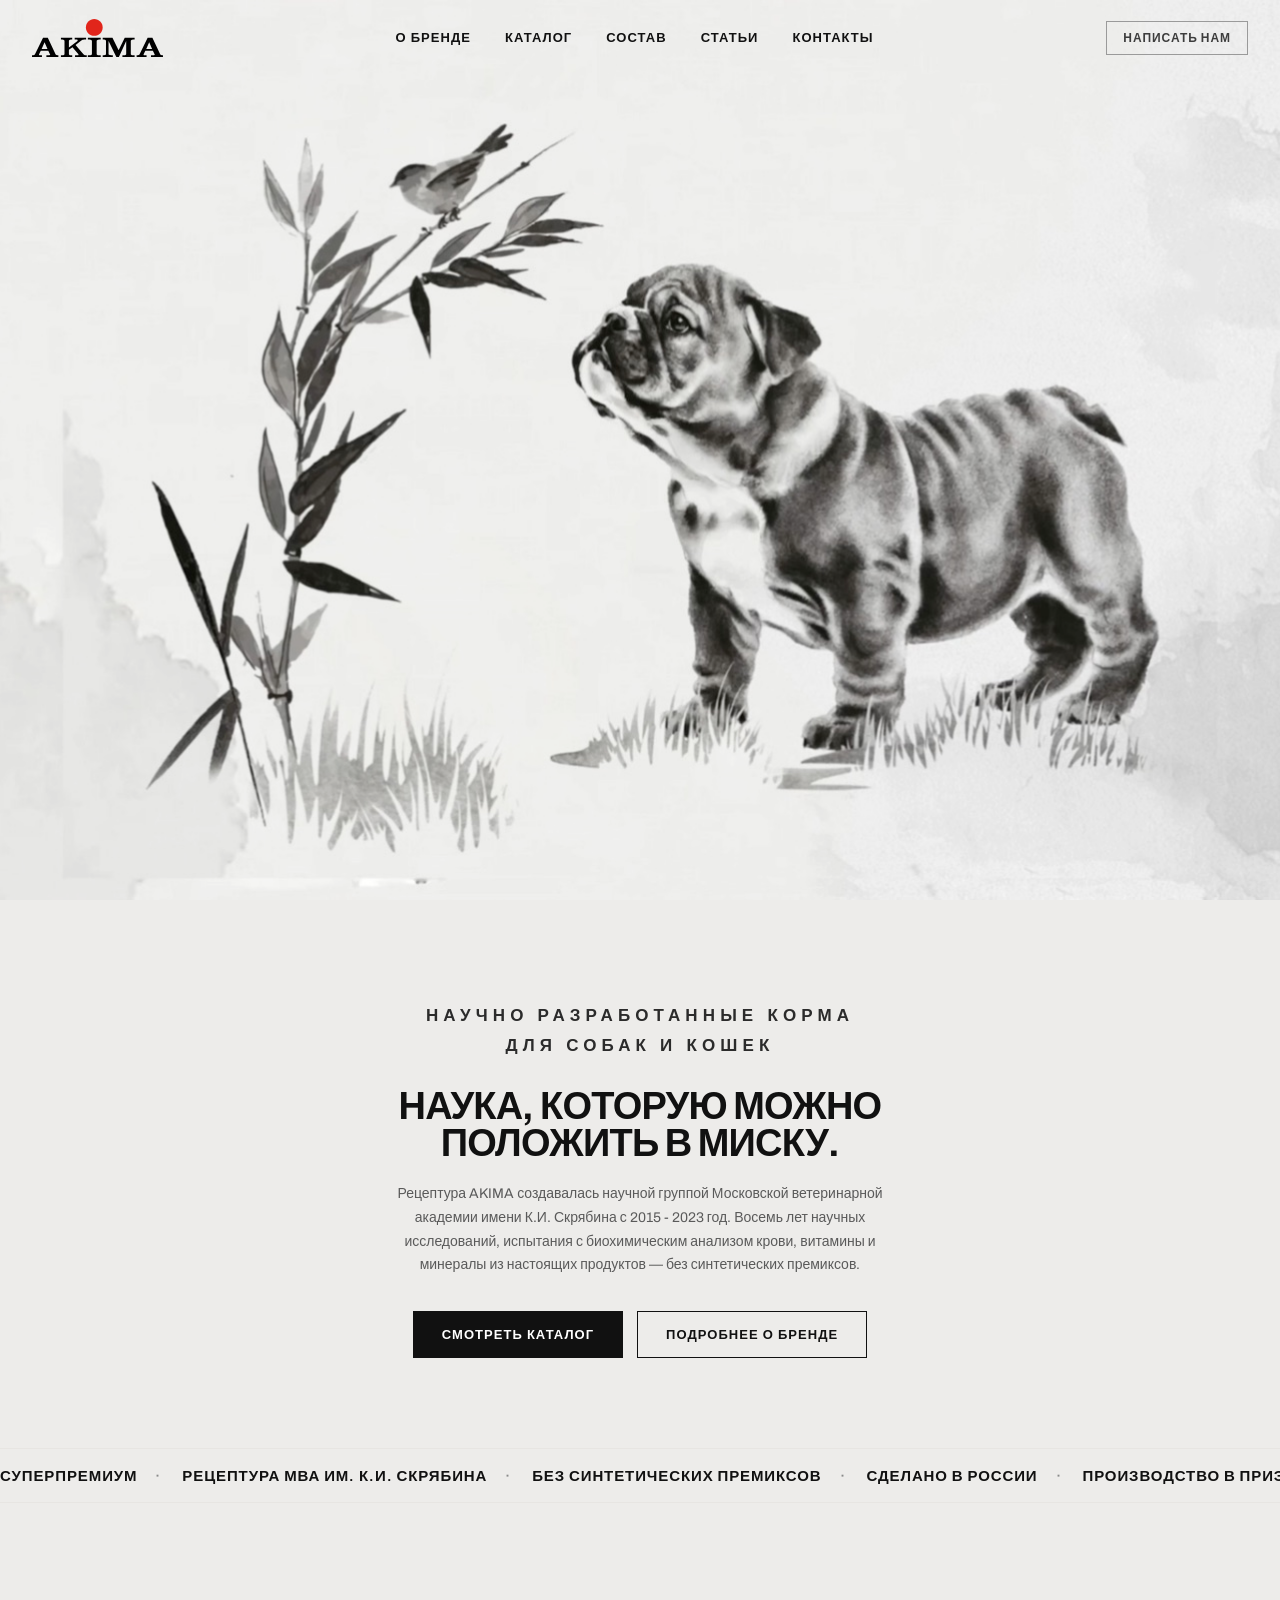
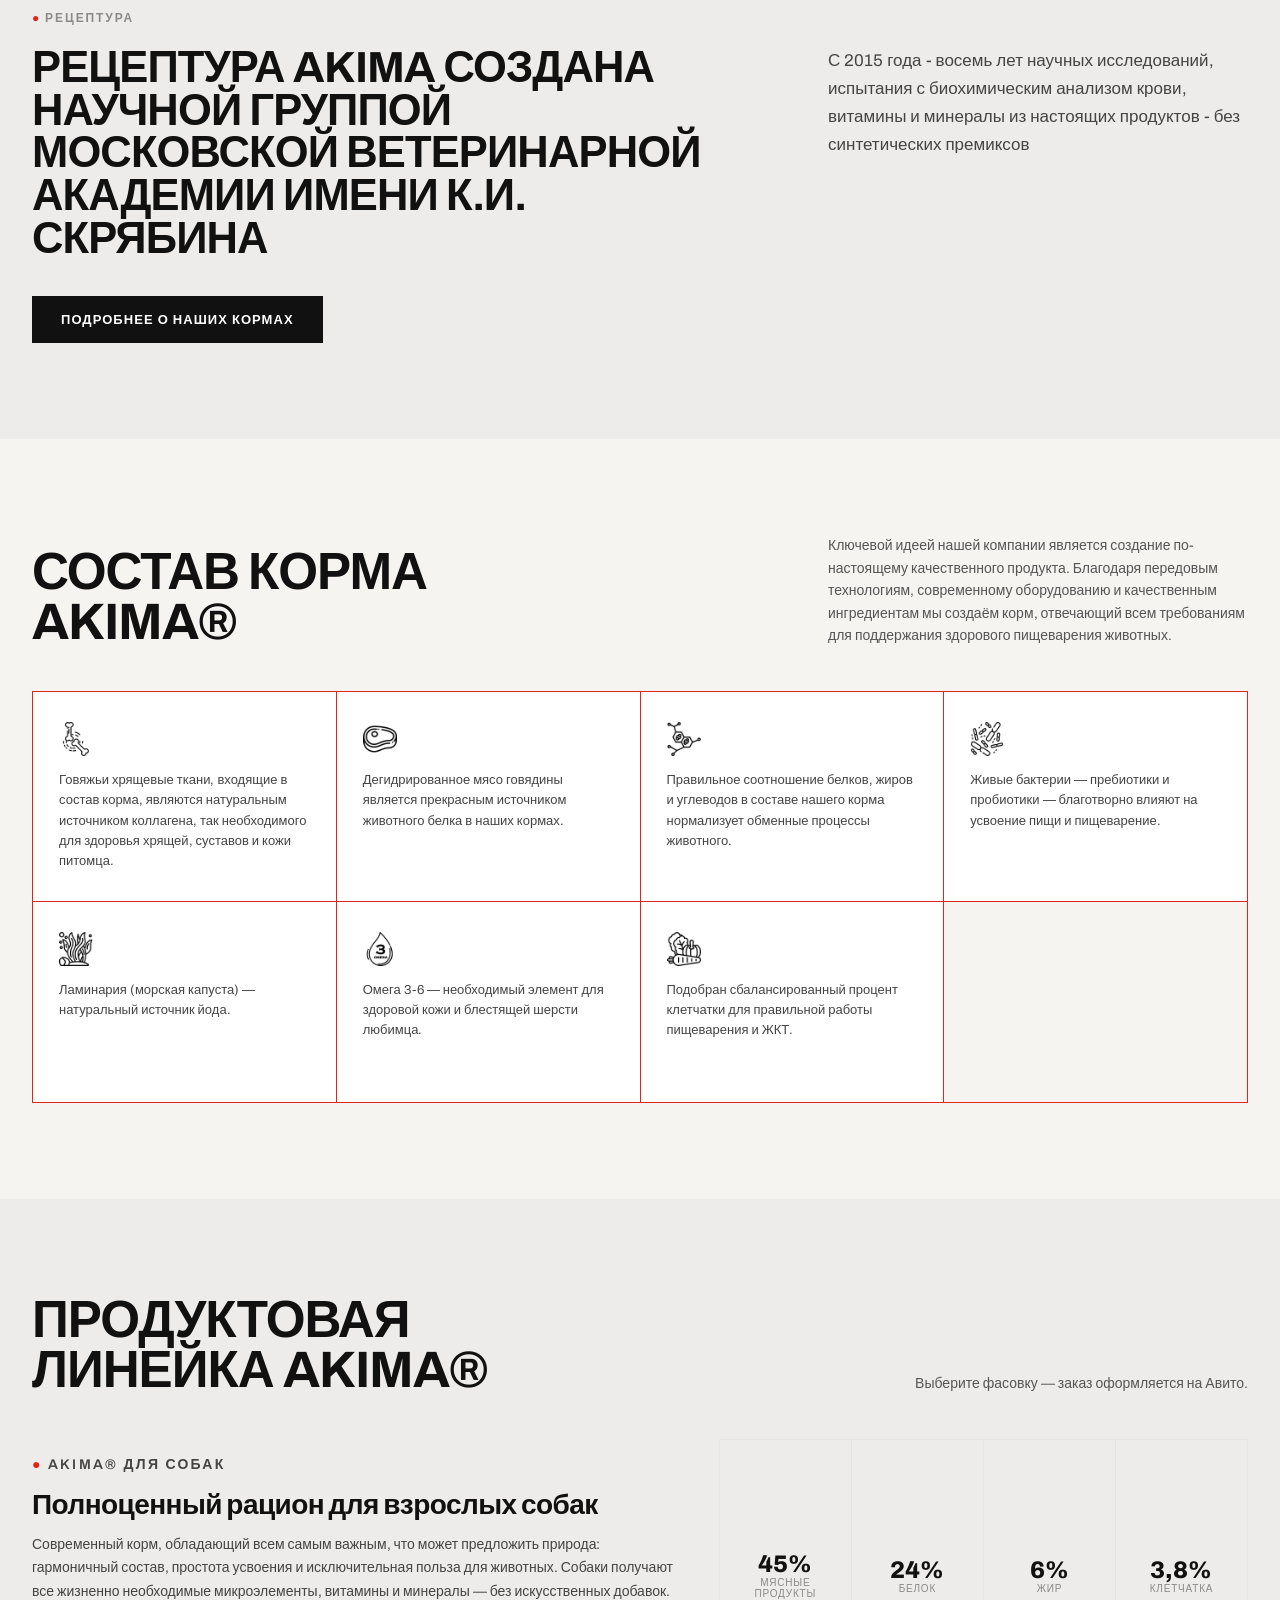
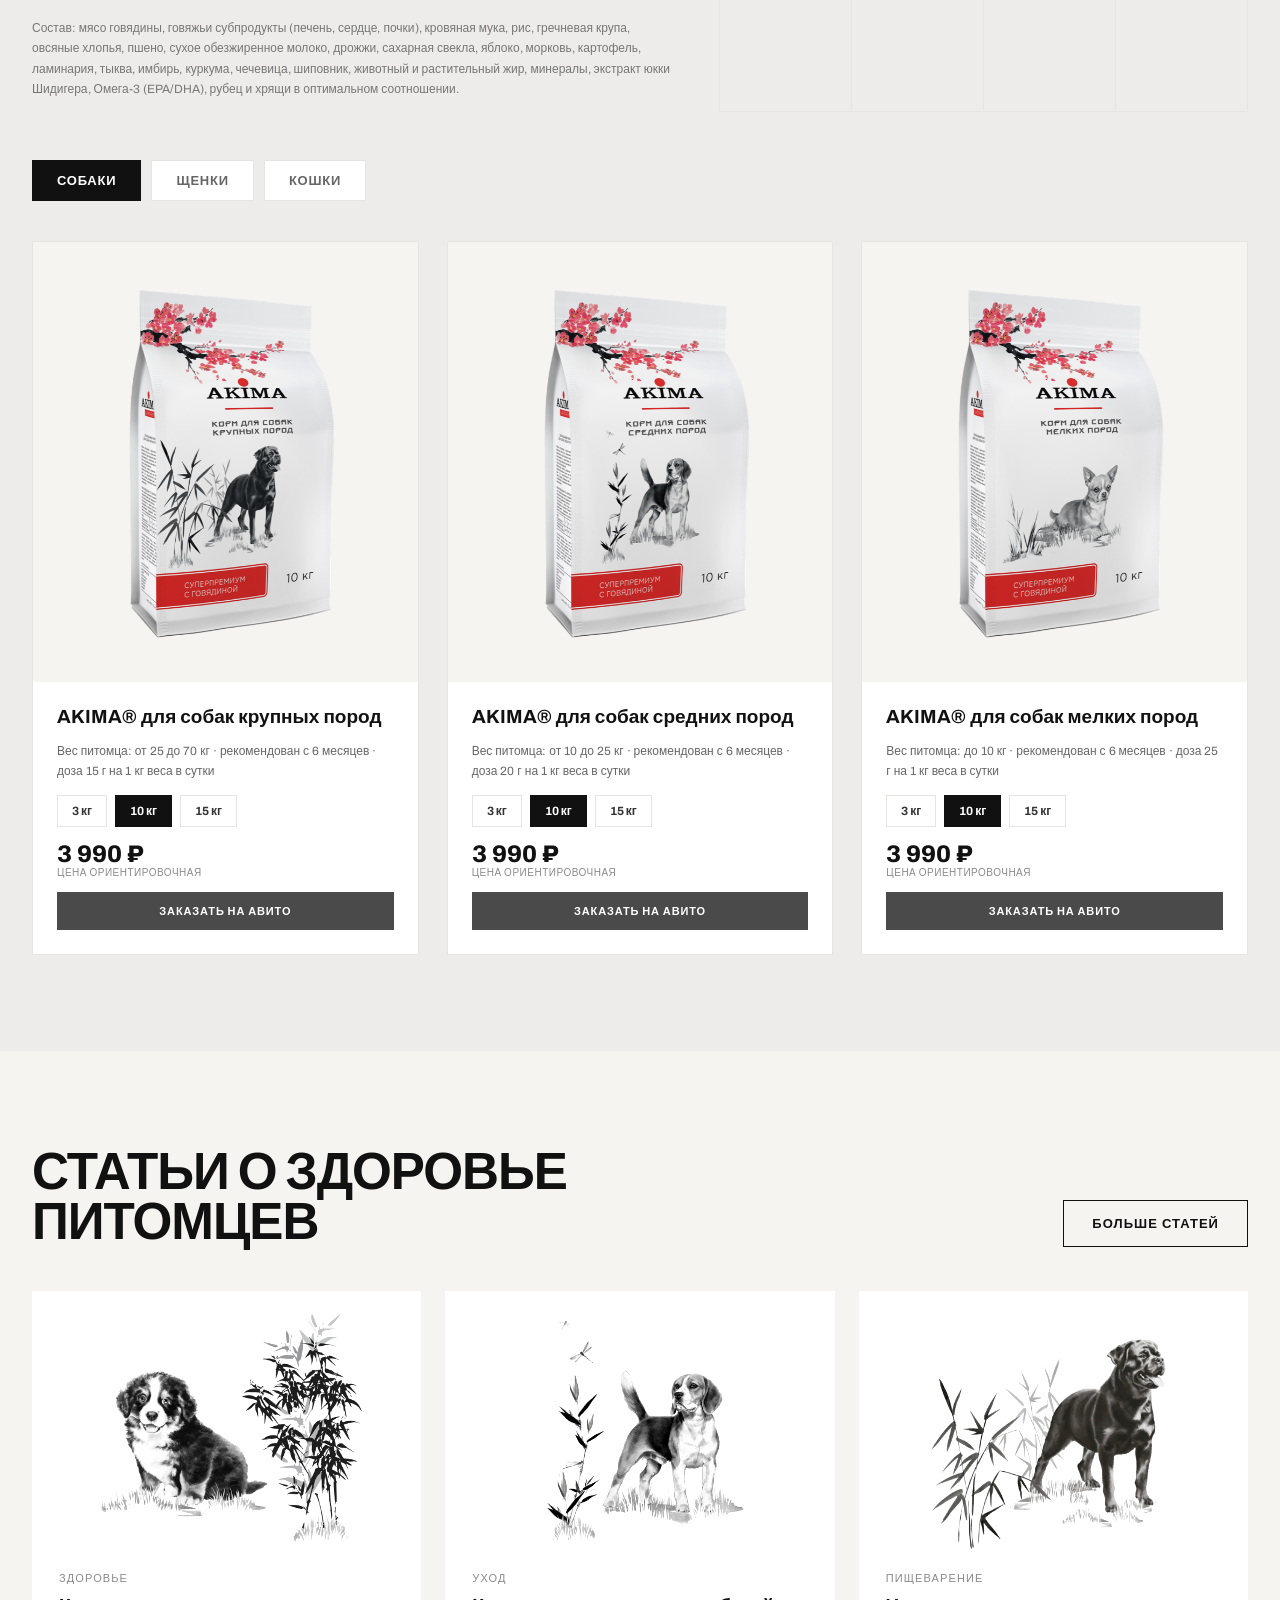
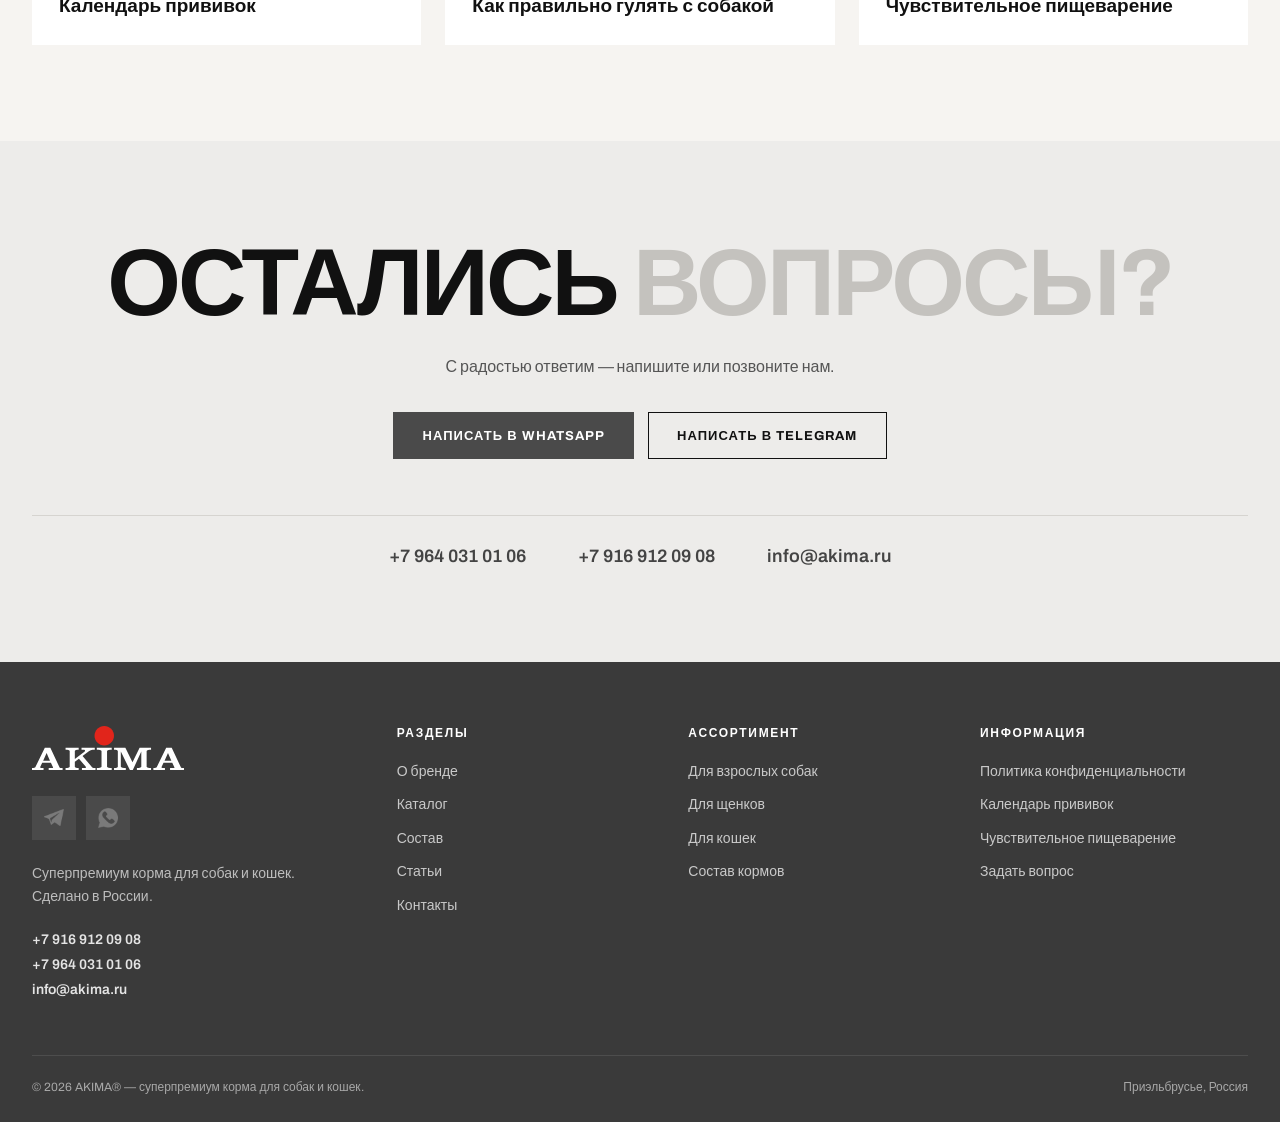
==== index.html @ 31cb9b08 "Update hero tagline and science text; tighten tagline spacing on mobile Co-Authored-By: Claude Sonne" ====
<!DOCTYPE html>
<html lang="ru">
<head>
<meta charset="UTF-8">
<meta name="viewport" content="width=device-width, initial-scale=1.0">
<title>AKIMA® — суперпремиум корм для собак и кошек</title>
<meta name="description" content="AKIMA® — суперпремиум корма для собак, щенков и кошек. Сделано в России. Заказ на Авито.">
<link rel="icon" href="assets/web/logo.svg" type="image/svg+xml">
<link rel="stylesheet" href="styles.css">
</head>
<body>

<header class="site-header">
  <div class="wrap">
    <a href="#top" class="logo">
      <img src="assets/web/logo.svg" alt="AKIMA">
    </a>
    <nav class="main-nav" id="main-nav">
      <a href="about.html">О бренде</a>
      <a href="#catalog">Каталог</a>
      <a href="#composition">Состав</a>
      <a href="#articles">Статьи</a>
      <a href="#contacts">Контакты</a>
    </nav>
    <div class="header-actions">
      <a class="icon-btn wa" href="https://wa.me/79169120908" target="_blank" rel="noopener">
        <img class="btn-icon" src="assets/web/icon_whatsapp.png" alt="">
        <span class="label">Написать нам</span>
      </a>
      <button class="burger" id="burger" aria-label="Меню">
        <span></span><span></span><span></span>
      </button>
    </div>
  </div>
</header>

<main id="top">

  <!-- HERO -->
  <section class="hero-video" id="hero-video">
    <video autoplay muted loop playsinline preload="auto" poster="assets/web/video-hero-poster.jpg">
      <source src="assets/web/video-hero.mp4" type="video/mp4">
    </video>
  </section>

  <section class="hero-v2" id="hero-v2">
    <div class="hero-v2-inner">
      <p class="hero-tagline">Научно разработанные корма<br>для собак и кошек</p>
      <h2 class="hero-lead">Наука, которую можно положить в миску.</h2>
      <p class="hero-desc">
        Рецептура AKIMA создавалась научной группой Московской ветеринарной академии имени К.И. Скрябина с 2015 - 2023 год.
        Восемь лет научных исследований, испытания с биохимическим анализом крови,
        витамины и минералы из настоящих продуктов — без синтетических премиксов.
      </p>
      <div class="hero-ctas">
        <a href="#catalog" class="btn btn-primary">Смотреть каталог</a>
        <a href="about.html" class="btn btn-ghost">Подробнее о бренде</a>
      </div>
    </div>
  </section>

  <div class="marquee">
    <div class="marquee__track">
      <span>СУПЕРПРЕМИУМ</span><span class="dim">·</span>
      <span>РЕЦЕПТУРА МВА ИМ. К.И. СКРЯБИНА</span><span class="dim">·</span>
      <span>БЕЗ СИНТЕТИЧЕСКИХ ПРЕМИКСОВ</span><span class="dim">·</span>
      <span>СДЕЛАНО В РОССИИ</span><span class="dim">·</span>
      <span>ПРОИЗВОДСТВО В ПРИЭЛЬБРУСЬЕ</span><span class="dim">·</span>
      <span>СУПЕРПРЕМИУМ</span><span class="dim">·</span>
      <span>РЕЦЕПТУРА МВА ИМ. К.И. СКРЯБИНА</span><span class="dim">·</span>
      <span>БЕЗ СИНТЕТИЧЕСКИХ ПРЕМИКСОВ</span><span class="dim">·</span>
      <span>СДЕЛАНО В РОССИИ</span><span class="dim">·</span>
      <span>ПРОИЗВОДСТВО В ПРИЭЛЬБРУСЬЕ</span><span class="dim">·</span>
    </div>
  </div>

  <!-- RECIPE -->
  <section class="section-pad" id="recipe">
    <div class="wrap">
      <p class="eyebrow"><span class="dot">●</span> Рецептура</p>
      <div class="section-head recipe-head">
        <h2>Рецептура AKIMA создана научной группой Московской ветеринарной академии имени К.И. Скрябина</h2>
        <p>С 2015 года - восемь лет научных исследований, испытания с биохимическим анализом крови, витамины и минералы из настоящих продуктов - без синтетических премиксов</p>
      </div>
      <div class="recipe-cta"><a href="science.html" class="btn btn-primary">Подробнее о наших кормах</a></div>
    </div>
  </section>

  <!-- COMPOSITION -->
  <section class="section-pad bg-paper" id="composition">
    <div class="wrap">
      <div class="section-head">
        <h2>Состав корма<br>AKIMA®</h2>
        <p>
          Ключевой идеей нашей компании является создание по-настоящему качественного
          продукта. Благодаря передовым технологиям, современному оборудованию и
          качественным ингредиентам мы создаём корм, отвечающий всем требованиям для
          поддержания здорового пищеварения животных.
        </p>
      </div>
      <div class="comp-grid">
        <div class="comp-item">
          <img src="assets/web/icon_bone.png" alt="">
          <p>Говяжьи хрящевые ткани, входящие в состав корма, являются натуральным источником коллагена, так необходимого для здоровья хрящей, суставов и кожи питомца.</p>
        </div>
        <div class="comp-item">
          <img src="assets/web/icon_meat.png" alt="">
          <p>Дегидрированное мясо говядины является прекрасным источником животного белка в наших кормах.</p>
        </div>
        <div class="comp-item">
          <img src="assets/web/icon_enzyme.png" alt="">
          <p>Правильное соотношение белков, жиров и углеводов в составе нашего корма нормализует обменные процессы животного.</p>
        </div>
        <div class="comp-item">
          <img src="assets/web/icon_gutbacteria.png" alt="">
          <p>Живые бактерии — пребиотики и пробиотики — благотворно влияют на усвоение пищи и пищеварение.</p>
        </div>
        <div class="comp-item">
          <img src="assets/web/icon_seaweed.png" alt="">
          <p>Ламинария (морская капуста) — натуральный источник йода.</p>
        </div>
        <div class="comp-item">
          <img src="assets/web/icon_omega.png" alt="">
          <p>Омега 3-6 — необходимый элемент для здоровой кожи и блестящей шерсти любимца.</p>
        </div>
        <div class="comp-item">
          <img src="assets/web/icon_vegetable.png" alt="">
          <p>Подобран сбалансированный процент клетчатки для правильной работы пищеварения и ЖКТ.</p>
        </div>
      </div>
    </div>
  </section>

  <!-- CATALOG -->
  <section class="section-pad" id="catalog">
    <div class="wrap">
      <div class="section-head">
        <h2>Продуктовая<br>линейка AKIMA®</h2>
        <p>Выберите фасовку — заказ оформляется на Авито.</p>
      </div>

      <!-- DOGS INTRO -->
      <div class="group-intro" data-group="dogs">
        <div>
          <p class="eyebrow"><span class="dot">●</span> AKIMA® для собак</p>
          <h3 style="font-size:28px;margin:10px 0 14px;text-transform:none;">Полноценный рацион для взрослых собак</h3>
          <p>
            Современный корм, обладающий всем самым важным, что может предложить природа:
            гармоничный состав, простота усвоения и исключительная польза для животных.
            Собаки получают все жизненно необходимые микроэлементы, витамины и минералы —
            без искусственных добавок.
          </p>
          <p style="font-size:12px;color:#777;">
            Состав: мясо говядины, говяжьи субпродукты (печень, сердце, почки), кровяная мука,
            рис, гречневая крупа, овсяные хлопья, пшено, сухое обезжиренное молоко, дрожжи,
            сахарная свекла, яблоко, морковь, картофель, ламинария, тыква, имбирь, куркума,
            чечевица, шиповник, животный и растительный жир, минералы, экстракт юкки Шидигера,
            Омега-3 (EPA/DHA), рубец и хрящи в оптимальном соотношении.
          </p>
        </div>
        <div class="stat-row">
          <div class="stat-cell"><b>45%</b><span>Мясные продукты</span></div>
          <div class="stat-cell"><b>24%</b><span>Белок</span></div>
          <div class="stat-cell"><b>6%</b><span>Жир</span></div>
          <div class="stat-cell"><b>3,8%</b><span>Клетчатка</span></div>
        </div>
      </div>

      <!-- PUPPIES INTRO -->
      <div class="group-intro hidden" data-group="puppies">
        <div>
          <p class="eyebrow"><span class="dot">●</span> AKIMA® для щенков</p>
          <h3 style="font-size:28px;margin:10px 0 14px;text-transform:none;">Сбалансированный рацион для щенков</h3>
          <p>
            Современный корм с полноценным, натуральным, сбалансированным составом, легко
            усваиваемый: щенки получают все важнейшие микроэлементы, витамины и минералы —
            без использования искусственных добавок.
          </p>
          <p style="font-size:12px;color:#777;">
            Состав: мясо говядины, говяжьи субпродукты (печень, сердце, почки), кровяная мука,
            рис, гречневая крупа, овсяные хлопья, пшено, сухое обезжиренное молоко, дрожжи,
            сахарная свекла, яблоко, морковь, картофель, ламинария, тыква, имбирь, куркума,
            чечевица, шиповник, животный и растительный жир, минералы, экстракт юкки Шидигера,
            Омега-3 (EPA/DHA), рубец и хрящи в оптимальном соотношении.
          </p>
        </div>
        <div class="stat-row">
          <div class="stat-cell"><b>45%</b><span>Мясные продукты</span></div>
          <div class="stat-cell"><b>28%</b><span>Белок</span></div>
          <div class="stat-cell"><b>8%</b><span>Жир</span></div>
          <div class="stat-cell"><b>3,8%</b><span>Клетчатка</span></div>
        </div>
      </div>

      <!-- CATS INTRO -->
      <div class="group-intro hidden" data-group="cats">
        <div>
          <p class="eyebrow"><span class="dot">●</span> AKIMA® для кошек</p>
          <h3 style="font-size:28px;margin:10px 0 14px;text-transform:none;">Ежедневный рацион для кошек</h3>
          <p>
            Современный корм с полноценным, натуральным, сбалансированным составом, легко
            усваиваемый: кошки получают все важнейшие микроэлементы, витамины и минералы —
            без использования искусственных добавок.
          </p>
          <p style="font-size:12px;color:#777;">
            Состав: дегидрированное мясо говядины, говяжьи хрящи, говяжьи субпродукты (печень,
            лёгкие, сердце); гречневая крупа, пшено, рис, чечевица, кукуруза, свекловичная
            пульпа, ламинария, яблоко, картофель, морковь, кабачок, петрушка, сахарная свекла,
            шиповник; сухое обезжиренное молоко, животный жир, минералы, растительное масло,
            экстракт юкки Шидигера.
          </p>
        </div>
        <div class="stat-row">
          <div class="stat-cell"><b>45%</b><span>Мясные продукты</span></div>
          <div class="stat-cell"><b>30%</b><span>Белок</span></div>
          <div class="stat-cell"><b>9%</b><span>Жир</span></div>
          <div class="stat-cell"><b>1,2%</b><span>Клетчатка</span></div>
        </div>
      </div>

      <div class="tabs">
        <button class="tab-btn active" data-group="dogs">Собаки</button>
        <button class="tab-btn" data-group="puppies">Щенки</button>
        <button class="tab-btn" data-group="cats">Кошки</button>
      </div>

      <div class="product-grid" id="catalog-root"></div>
    </div>
  </section>

  <!-- ARTICLES -->
  <section class="section-pad bg-paper" id="articles">
    <div class="wrap">
      <div class="section-head">
        <h2>Статьи о здоровье<br>питомцев</h2>
        <a href="https://akimapet.ru/articles" target="_blank" rel="noopener" class="btn btn-ghost">Больше статей</a>
      </div>
      <div class="article-grid">
        <a class="article-card" href="https://akimapet.ru/tpost/pnsfzsyna1-kalendar-privivok" target="_blank" rel="noopener">
          <video class="article-video" muted loop playsinline preload="metadata" poster="assets/web/article_1_poster.jpg"><source src="assets/web/article_1.mp4" type="video/mp4"></video>
          <div><span>Здоровье</span><h3>Календарь прививок</h3></div>
        </a>
        <a class="article-card" href="https://akimapet.ru/tpost/546yljeun1-kak-pravilno-gulyat-s-sobakoi" target="_blank" rel="noopener">
          <video class="article-video" muted loop playsinline preload="metadata" poster="assets/web/article_2_poster.jpg"><source src="assets/web/article_2.mp4" type="video/mp4"></video>
          <div><span>Уход</span><h3>Как правильно гулять с собакой</h3></div>
        </a>
        <a class="article-card" href="https://akimapet.ru/tpost/kcmxlr3s71-sobaki-s-chuvstvitelnim-pischevareniem" target="_blank" rel="noopener">
          <video class="article-video" muted loop playsinline preload="metadata" poster="assets/web/article_3_poster.jpg"><source src="assets/web/article_3.mp4" type="video/mp4"></video>
          <div><span>Пищеварение</span><h3>Чувствительное пищеварение</h3></div>
        </a>
      </div>
    </div>
  </section>

  <!-- CONTACTS -->
  <section class="section-pad" id="contacts">
    <div class="wrap cta-center">
      <h2>Остались <span class="soft">вопросы?</span></h2>
      <p class="cta-sub">С радостью ответим — напишите или позвоните нам.</p>
      <div class="cta-buttons">
        <a class="btn btn-wa" href="https://wa.me/79169120908" target="_blank" rel="noopener">Написать в WhatsApp</a>
        <a class="btn btn-ghost" href="https://t.me/+79169120908" target="_blank" rel="noopener">Написать в Telegram</a>
      </div>
      <div class="cta-line"></div>
      <div class="cta-contacts">
        <a href="tel:+79640310106">+7 964 031 01 06</a>
        <a href="tel:+79169120908">+7 916 912 09 08</a>
        <a href="mailto:info@akima.ru">info@akima.ru</a>
      </div>
    </div>
  </section>

</main>

<footer class="site-footer">
  <div class="wrap">
    <div class="footer-grid">
      <div class="footer-brand">
        <a href="#top" class="logo"><img src="assets/web/logo-white.svg" alt="AKIMA"></a>
        <div class="footer-social">
          <a href="https://t.me/+79169120908" target="_blank" rel="noopener" aria-label="Telegram"><img src="assets/web/icon_telegram.png" alt=""></a>
          <a href="https://wa.me/79169120908" target="_blank" rel="noopener" aria-label="WhatsApp"><img src="assets/web/icon_whatsapp.png" alt=""></a>
        </div>
        <p class="footer-tagline">Суперпремиум корма для собак и кошек. Сделано в России.</p>
        <div class="footer-contact">
          <a href="tel:+79169120908">+7 916 912 09 08</a>
          <a href="tel:+79640310106">+7 964 031 01 06</a>
          <a href="mailto:info@akima.ru">info@akima.ru</a>
        </div>
      </div>
      <div class="footer-col">
        <h4>Разделы</h4>
        <a href="about.html">О бренде</a>
        <a href="#catalog">Каталог</a>
        <a href="#composition">Состав</a>
        <a href="#articles">Статьи</a>
        <a href="#contacts">Контакты</a>
      </div>
      <div class="footer-col">
        <h4>Ассортимент</h4>
        <a href="index.html?group=dogs#catalog" data-group-link="dogs">Для взрослых собак</a>
        <a href="index.html?group=puppies#catalog" data-group-link="puppies">Для щенков</a>
        <a href="index.html?group=cats#catalog" data-group-link="cats">Для кошек</a>
        <a href="#composition">Состав кормов</a>
      </div>
      <div class="footer-col">
        <h4>Информация</h4>
        <a href="https://akimapet.ru/privacy" target="_blank" rel="noopener">Политика конфиденциальности</a>
        <a href="https://akimapet.ru/tpost/pnsfzsyna1-kalendar-privivok" target="_blank" rel="noopener">Календарь прививок</a>
        <a href="https://akimapet.ru/tpost/kcmxlr3s71-sobaki-s-chuvstvitelnim-pischevareniem" target="_blank" rel="noopener">Чувствительное пищеварение</a>
        <a href="#contacts">Задать вопрос</a>
      </div>
    </div>
    <div class="footer-bottom">
      <span>© 2026 AKIMA® — суперпремиум корма для собак и кошек.</span>
      <span>Приэльбрусье, Россия</span>
    </div>
  </div>
</footer>

<script src="script.js"></script>
</body>
</html>
---- styles.css ----
@import url('https://fonts.googleapis.com/css2?family=Archivo:ital,wght@0,400;0,500;0,600;0,700;0,800;1,400&family=Archivo+Narrow:wght@500;600;700&display=swap');

:root{
  --black:#111111;
  --white:#ffffff;
  --bg:#edecea;
  --gray:#8a8a8a;
  --gray-light:#e7e5e2;
  --paper:#f6f4f1;
  --red:#e1251b;
  --maxw:1320px;
  --gutter:32px;
}

*{box-sizing:border-box;}
html{scroll-behavior:smooth;}
body{
  margin:0;
  font-family:'Archivo', 'Helvetica Neue', Helvetica, Arial, sans-serif;
  color:var(--black);
  background:var(--bg);
  -webkit-font-smoothing:antialiased;
}
img{max-width:100%;display:block;}
a{color:inherit;text-decoration:none;}
button{font-family:inherit;cursor:pointer;}
.wrap{max-width:var(--maxw);margin:0 auto;padding:0 var(--gutter);}
section{position:relative;}

.eyebrow{
  font-size:12px;
  font-weight:600;
  letter-spacing:.16em;
  text-transform:uppercase;
  color:var(--gray);
}
.eyebrow .dot{color:var(--red);}

h1,h2,h3{
  margin:0;
  text-transform:uppercase;
  font-weight:700;
  letter-spacing:-0.02em;
  line-height:0.98;
}

/* ---------- HEADER ---------- */
.site-header{
  position:fixed;top:0;left:0;right:0;z-index:60;
  background:transparent;
  backdrop-filter:none;
  border-bottom:1px solid transparent;
  transition:background .3s ease, backdrop-filter .3s ease, border-color .3s ease;
}
.site-header.scrolled{
  background:rgba(255,255,255,.92);
  backdrop-filter:blur(10px);
  border-bottom-color:var(--gray-light);
}
.site-header .wrap{
  display:flex;align-items:center;justify-content:space-between;
  height:76px;
}
.logo{display:flex;align-items:center;gap:10px;}
.logo img{height:38px;width:auto;}
.logo span{font-weight:700;letter-spacing:.02em;font-size:19px;}

.main-nav{display:flex;gap:34px;}
.main-nav a{
  font-size:13px;font-weight:600;letter-spacing:.08em;text-transform:uppercase;
  padding:6px 0;border-bottom:1px solid transparent;
  transition:border-color .2s ease, color .2s ease;
}
.main-nav a:hover{border-color:var(--red);}

.header-actions{display:flex;align-items:center;gap:14px;}
.icon-btn{
  border:1px solid var(--black);background:none;border-radius:0;
  padding:9px 16px;font-size:12px;font-weight:700;letter-spacing:.08em;text-transform:uppercase;
  display:flex;align-items:center;gap:8px;
}
.icon-btn.solid{background:var(--black);color:var(--white);}
.icon-btn.wa{border-color:#9a9a9a;color:#3d3d3d;}
.icon-btn .btn-icon{width:16px;height:16px;display:none;filter:grayscale(1);}
.burger{display:none;background:none;border:none;padding:8px;}
.burger span{display:block;width:22px;height:2px;background:var(--black);margin:5px 0;}

/* ---------- HERO ---------- */
.hero-video{
  position:relative;height:100vh;min-height:420px;background:var(--bg);overflow:hidden;
}
.hero-video video{width:100%;height:100%;object-fit:cover;display:block;}
.hero-v2{
  background:var(--bg);
  display:flex;align-items:center;justify-content:center;
  text-align:center;
  padding:100px 24px 90px;
}
.hero-v2-inner{
  max-width:620px;display:flex;flex-direction:column;align-items:center;
}
.hero-tagline{
  font-family:'Archivo Narrow','Archivo',sans-serif;
  font-weight:600;
  font-size:clamp(14px,1.6vw,17px);
  letter-spacing:.3em;
  text-transform:uppercase;
  color:#2b2b2b;
  line-height:1.75;
  margin:0 0 28px;
}
.hero-lead{font-size:clamp(24px,3vw,38px);margin:0 0 20px;max-width:620px;}
.hero-desc{
  max-width:520px;font-size:14px;line-height:1.7;color:#5a5a5a;margin:0 0 34px;
}
.hero-ctas{display:flex;gap:14px;margin-top:0;flex-wrap:wrap;justify-content:center;}
.btn{
  display:inline-flex;align-items:center;gap:8px;
  padding:15px 28px;border-radius:0;font-size:13px;font-weight:700;
  letter-spacing:.08em;text-transform:uppercase;border:1px solid var(--black);
  transition:transform .15s ease, background .15s ease, color .15s ease;
}
.btn:hover{transform:translateY(-2px);}
.btn-primary{background:var(--black);color:var(--white);}
.btn-ghost{background:transparent;color:var(--black);}
.btn-wa{background:#4a4a4a;border-color:#4a4a4a;color:#ffffff;}

/* marquee */
.marquee{
  border-top:1px solid var(--gray-light);border-bottom:1px solid var(--gray-light);
  overflow:hidden;white-space:nowrap;padding:18px 0;
}
.marquee__track{display:inline-block;animation:scrollLeft 26s linear infinite;}
.marquee__track span{
  font-size:15px;font-weight:600;text-transform:uppercase;letter-spacing:.06em;
  margin-right:18px;color:var(--black);
}
.marquee__track span.dim{color:var(--gray);}
@keyframes scrollLeft{from{transform:translateX(0);}to{transform:translateX(-50%);}}

/* ---------- SECTION HEADS ---------- */
.section-head{
  display:flex;justify-content:space-between;align-items:flex-end;gap:24px;
  margin-bottom:44px;flex-wrap:wrap;
}
.section-head h2{font-size:clamp(30px,4vw,54px);}
.section-head p{max-width:420px;font-size:14px;line-height:1.6;color:#555;margin:0;}
.section-pad{padding:96px 0;}
.section-pad.tight{padding:72px 0;}
.bg-paper{background:var(--paper);}
.divider{height:1px;background:var(--gray-light);border:none;margin:0;}

/* ---------- ABOUT ---------- */
.about-grid{
  display:grid;grid-template-columns:.9fr 1.1fr;gap:64px;align-items:center;
}
.about-media{
  background:var(--paper);border-radius:0;padding:20px;
}
.about-media img{width:100%;}
.about-copy p{font-size:15px;line-height:1.7;color:#3d3d3d;}
.pillars{
  display:grid;grid-template-columns:repeat(3,1fr);gap:24px;margin-top:36px;
}
.pillar{border-top:2px solid var(--black);padding-top:16px;}
.pillar img{width:36px;height:36px;margin-bottom:14px;}
.pillar h4{
  font-size:13px;text-transform:uppercase;letter-spacing:.06em;font-weight:700;margin:0 0 8px;
}
.pillar p{font-size:13px;line-height:1.55;color:#666;margin:0;}

.values{
  display:grid;grid-template-columns:repeat(3,1fr);gap:24px;margin-top:64px;
}
.value-card{
  background:var(--black);color:#fff;border-radius:0;padding:32px 28px;min-height:190px;
  display:flex;flex-direction:column;justify-content:space-between;
}
.value-card img{width:32px;height:32px;filter:invert(1);}
.value-card h4{font-size:16px;text-transform:uppercase;margin:18px 0 8px;letter-spacing:.04em;}
.value-card p{font-size:13px;line-height:1.55;color:#c9c9c9;margin:0;}

.recipe-head{margin-top:22px;margin-bottom:0;align-items:flex-start;gap:48px;}
.recipe-head h2{font-size:clamp(26px,3.4vw,46px);max-width:700px;flex:1 1 560px;}
.recipe-head p{font-size:17px;line-height:1.65;color:#444;max-width:440px;flex:0 1 420px;}

/* ---------- COMPOSITION ---------- */
.comp-grid{
  display:grid;grid-template-columns:repeat(4,1fr);gap:1px;background:var(--red);
  border:1px solid var(--red);
}
.comp-grid::after{content:"";background:var(--paper);}
.comp-item{
  background:#fff;padding:30px 26px;display:flex;flex-direction:column;gap:14px;min-height:200px;
}
.comp-item img{width:34px;height:34px;}
.comp-item p{font-size:13px;line-height:1.55;color:#444;margin:0;}

/* ---------- CATALOG ---------- */
.tabs{display:flex;gap:10px;margin-bottom:40px;flex-wrap:wrap;}
.tab-btn{
  padding:12px 24px;border-radius:0;border:1px solid var(--gray-light);background:#fff;
  font-size:13px;font-weight:700;letter-spacing:.06em;text-transform:uppercase;color:#666;
  transition:all .15s ease;
}
.tab-btn.active{background:var(--black);color:#fff;border-color:var(--black);}

.group-intro{
  display:grid;grid-template-columns:1.1fr .9fr;gap:40px;margin-bottom:48px;
}
.group-intro p{font-size:14px;line-height:1.7;color:#444;}
.stat-row{display:grid;grid-template-columns:repeat(4,1fr);gap:1px;background:var(--gray-light);border:1px solid var(--gray-light);}
.stat-cell{background:var(--bg);padding:18px 14px;text-align:center;display:flex;flex-direction:column;align-items:center;justify-content:center;min-height:100%;}
.stat-cell b{display:block;font-size:24px;font-weight:800;}
.stat-cell span{font-size:10px;letter-spacing:.08em;text-transform:uppercase;color:var(--gray);}

.product-grid{
  display:grid;grid-template-columns:repeat(3,1fr);gap:28px;
}
.product-card{
  border:1px solid var(--gray-light);border-radius:0;overflow:hidden;
  display:flex;flex-direction:column;background:#fff;
  transition:box-shadow .2s ease, transform .2s ease, border-color .2s ease;
}
.product-card:hover{border-color:var(--red);box-shadow:0 18px 40px rgba(0,0,0,.08);transform:translateY(-3px);}
.product-media{
  background:var(--paper);padding:0;display:flex;align-items:center;justify-content:center;height:440px;overflow:hidden;
}
.product-media img{width:100%;height:100%;object-fit:contain;transform:scale(1.1);}
.product-body{padding:24px;display:flex;flex-direction:column;gap:14px;flex:1;}
.product-body h3{font-size:19px;text-transform:none;letter-spacing:0;font-weight:700;line-height:1.2;}
.product-specs{font-size:12px;color:#666;line-height:1.6;}
.weight-row{display:flex;gap:8px;flex-wrap:wrap;}
.weight-pill{
  border:1px solid var(--gray-light);border-radius:0;padding:8px 14px;font-size:12px;font-weight:700;
  background:#fff;color:#333;
}
.weight-pill.active{background:var(--black);color:#fff;border-color:var(--black);}
.price-row{display:flex;align-items:baseline;justify-content:space-between;margin-top:auto;}
.price{font-size:24px;font-weight:800;}
.price-note{font-size:10px;color:var(--gray);text-transform:uppercase;letter-spacing:.05em;}
.card-ctas{display:flex;gap:10px;}
.card-ctas .btn{flex:1;justify-content:center;padding:12px 10px;font-size:11px;}


/* ---------- ARTICLES ---------- */
.article-grid{display:grid;grid-template-columns:repeat(3,1fr);gap:24px;}
.article-card{
  border:1px solid transparent;border-radius:0;overflow:hidden;background:#fff;color:var(--black);
  display:flex;flex-direction:column;
  transition:box-shadow .2s ease, transform .2s ease, border-color .2s ease;
}
.article-card:hover{border-color:var(--red);box-shadow:0 18px 40px rgba(0,0,0,.08);transform:translateY(-3px);}
.article-card .article-video{width:100%;height:260px;object-fit:contain;padding:20px 20px 0;background:#fff;display:block;filter:brightness(1.04) contrast(1.06);}
.article-card > div{padding:20px 26px 26px;}
.article-card h3{font-size:19px;text-transform:none;font-weight:700;letter-spacing:0;line-height:1.25;}
.article-card span{font-size:11px;text-transform:uppercase;letter-spacing:.1em;color:var(--gray);display:block;margin-bottom:10px;}

/* ---------- CONTACT CTA ---------- */
.cta-center{text-align:center;}
.cta-center h2{font-size:clamp(34px,7.4vw,108px);letter-spacing:-0.03em;line-height:1;}
.cta-center h2 .soft{color:#c4c2be;}
.cta-sub{font-size:16px;color:#555;margin:26px 0 0;}
.cta-buttons{display:flex;gap:14px;justify-content:center;flex-wrap:wrap;margin-top:36px;}
.cta-line{height:1px;background:#d6d4d0;margin:56px 0 30px;}
.cta-contacts{display:flex;gap:18px 52px;justify-content:center;flex-wrap:wrap;font-size:18px;font-weight:600;color:#444;}
.cta-contacts a:hover{color:var(--black);}

/* ---------- FOOTER ---------- */
.site-footer{
  background:#3a3a3a;color:#c9c9c9;padding:64px 0 28px;font-size:14px;
}
.footer-grid{
  display:grid;grid-template-columns:1.3fr 1fr 1fr 1.1fr;gap:48px;padding-bottom:48px;
}
.footer-brand .logo img{height:44px;width:auto;}
.footer-social{display:flex;gap:10px;margin:26px 0 22px;}
.footer-social a{
  width:44px;height:44px;background:#4a4a4a;display:flex;align-items:center;justify-content:center;
  transition:background .2s ease;
}
.footer-social a:hover{background:#5a5a5a;}
.footer-social img{width:20px;height:20px;object-fit:contain;filter:grayscale(1) brightness(1.6);}
.footer-tagline{line-height:1.65;color:#bdbdbd;margin:0 0 24px;max-width:300px;}
.footer-contact a{display:block;font-weight:600;color:#e4e4e4;margin-bottom:10px;}
.footer-col h4{
  margin:0 0 22px;font-size:12px;font-weight:700;letter-spacing:.14em;text-transform:uppercase;color:#fff;
}
.footer-col a{display:block;color:#c9c9c9;line-height:1.4;margin-bottom:14px;transition:color .2s ease;}
.footer-col a:hover,.footer-contact a:hover{color:#fff;}
.footer-bottom{
  display:flex;justify-content:space-between;padding-top:24px;flex-wrap:wrap;gap:10px;
  border-top:1px solid #4d4d4d;font-size:12px;color:#a8a8a8;
}


/* ---------- RESPONSIVE ---------- */
@media (max-width:980px){
  .main-nav{
    display:none;
    position:absolute;top:76px;left:0;right:0;
    flex-direction:column;gap:0;
    background:#fff;border-bottom:1px solid var(--gray-light);
    box-shadow:0 16px 30px rgba(0,0,0,.08);
  }
  .main-nav.open-mobile{display:flex;}
  .main-nav a{width:100%;padding:16px var(--gutter);border-bottom:1px solid var(--gray-light);border-radius:0;}
  .site-header{position:sticky;}
  .burger{display:block;}
  .hero-v2{padding:36px 20px 70px;}
  .about-grid{grid-template-columns:1fr;}
  .footer-grid{grid-template-columns:1fr 1fr;gap:40px;}
  .footer-brand{grid-column:1 / -1;}
  .pillars,.values{grid-template-columns:1fr 1fr;}
  .comp-grid{grid-template-columns:repeat(2,1fr);}
  .group-intro{grid-template-columns:1fr;}
  .product-grid{grid-template-columns:repeat(2,1fr);}
  .article-grid{grid-template-columns:1fr;}
  .stat-row{grid-template-columns:repeat(4,1fr);}
}
@media (max-width:620px){
  .wrap{padding:0 20px;}
  .pillars,.values,.product-grid{grid-template-columns:1fr;}
  .footer-grid{grid-template-columns:1fr;}
  .comp-grid{grid-template-columns:1fr 1fr;}
  .section-pad{padding:64px 0;}
  .header-actions .icon-btn span.label{display:none;}
  .header-actions .icon-btn .btn-icon{display:block;}
  .header-actions .icon-btn{padding:9px 12px;}
  .hero-tagline{letter-spacing:.18em;font-size:13px;}
}

.hidden{display:none !important;}

@media (max-width:768px){
  .hero-video{height:auto;min-height:0;aspect-ratio:16/9;margin-top:2px;}
}

/* ---------- SCIENCE PAGE ---------- */
.sci-intro{padding-top:160px;}
.sci-intro h1{font-size:clamp(34px,5.4vw,76px);max-width:960px;margin-top:14px;}
.sci-lead{font-size:19px;line-height:1.7;color:#333;max-width:780px;margin:28px 0 0;}
.sci-badges{display:grid;grid-template-columns:repeat(3,1fr);gap:1px;background:var(--red);border:1px solid var(--red);margin-top:56px;}
.sci-badge{background:#fff;padding:30px 28px;}
.sci-badge b{display:block;font-size:clamp(40px,5vw,64px);font-weight:800;letter-spacing:-0.03em;line-height:1;margin-bottom:14px;}
.sci-badge span{font-size:12px;letter-spacing:.08em;text-transform:uppercase;color:var(--gray);line-height:1.5;}
#science{scroll-margin-top:60px;}
.sci-text{max-width:800px;}
.sci-text h2{font-size:clamp(28px,3.6vw,48px);margin:10px 0 28px;}
.sci-text p{font-size:17px;line-height:1.75;color:#333;margin:0 0 20px;}
.sci-cols{display:grid;grid-template-columns:repeat(3,1fr);gap:24px;margin:40px 0 32px;}
.sci-card{background:#fff;border:1px solid var(--gray-light);padding:28px;}
.sci-card h3{font-size:15px;letter-spacing:.04em;margin-bottom:12px;}
.sci-card ul{list-style:none;margin:0;padding:0;}
.sci-card li{padding:14px 0;border-top:1px solid #eeece9;font-size:14px;line-height:1.55;color:#444;}
.sci-card li strong{color:var(--black);}
.sci-list{list-style:none;margin:8px 0 0;padding:0;}
.sci-list li{padding:16px 0 16px 22px;border-top:1px solid #d6d4d0;font-size:16px;line-height:1.65;color:#333;position:relative;}
.sci-list li:before{content:"";position:absolute;left:0;top:27px;width:8px;height:8px;background:var(--red);}
.sci-list li:last-child{border-bottom:1px solid #d6d4d0;}
.sci-closing{font-size:clamp(20px,2.4vw,28px) !important;font-weight:700;line-height:1.35 !important;color:var(--black) !important;margin-top:32px !important;}
@media (max-width:980px){
  .sci-cols{grid-template-columns:1fr;}
  .sci-badges{grid-template-columns:1fr;}
  .sci-intro{padding-top:110px;}
}
.recipe-cta{margin-top:36px;}
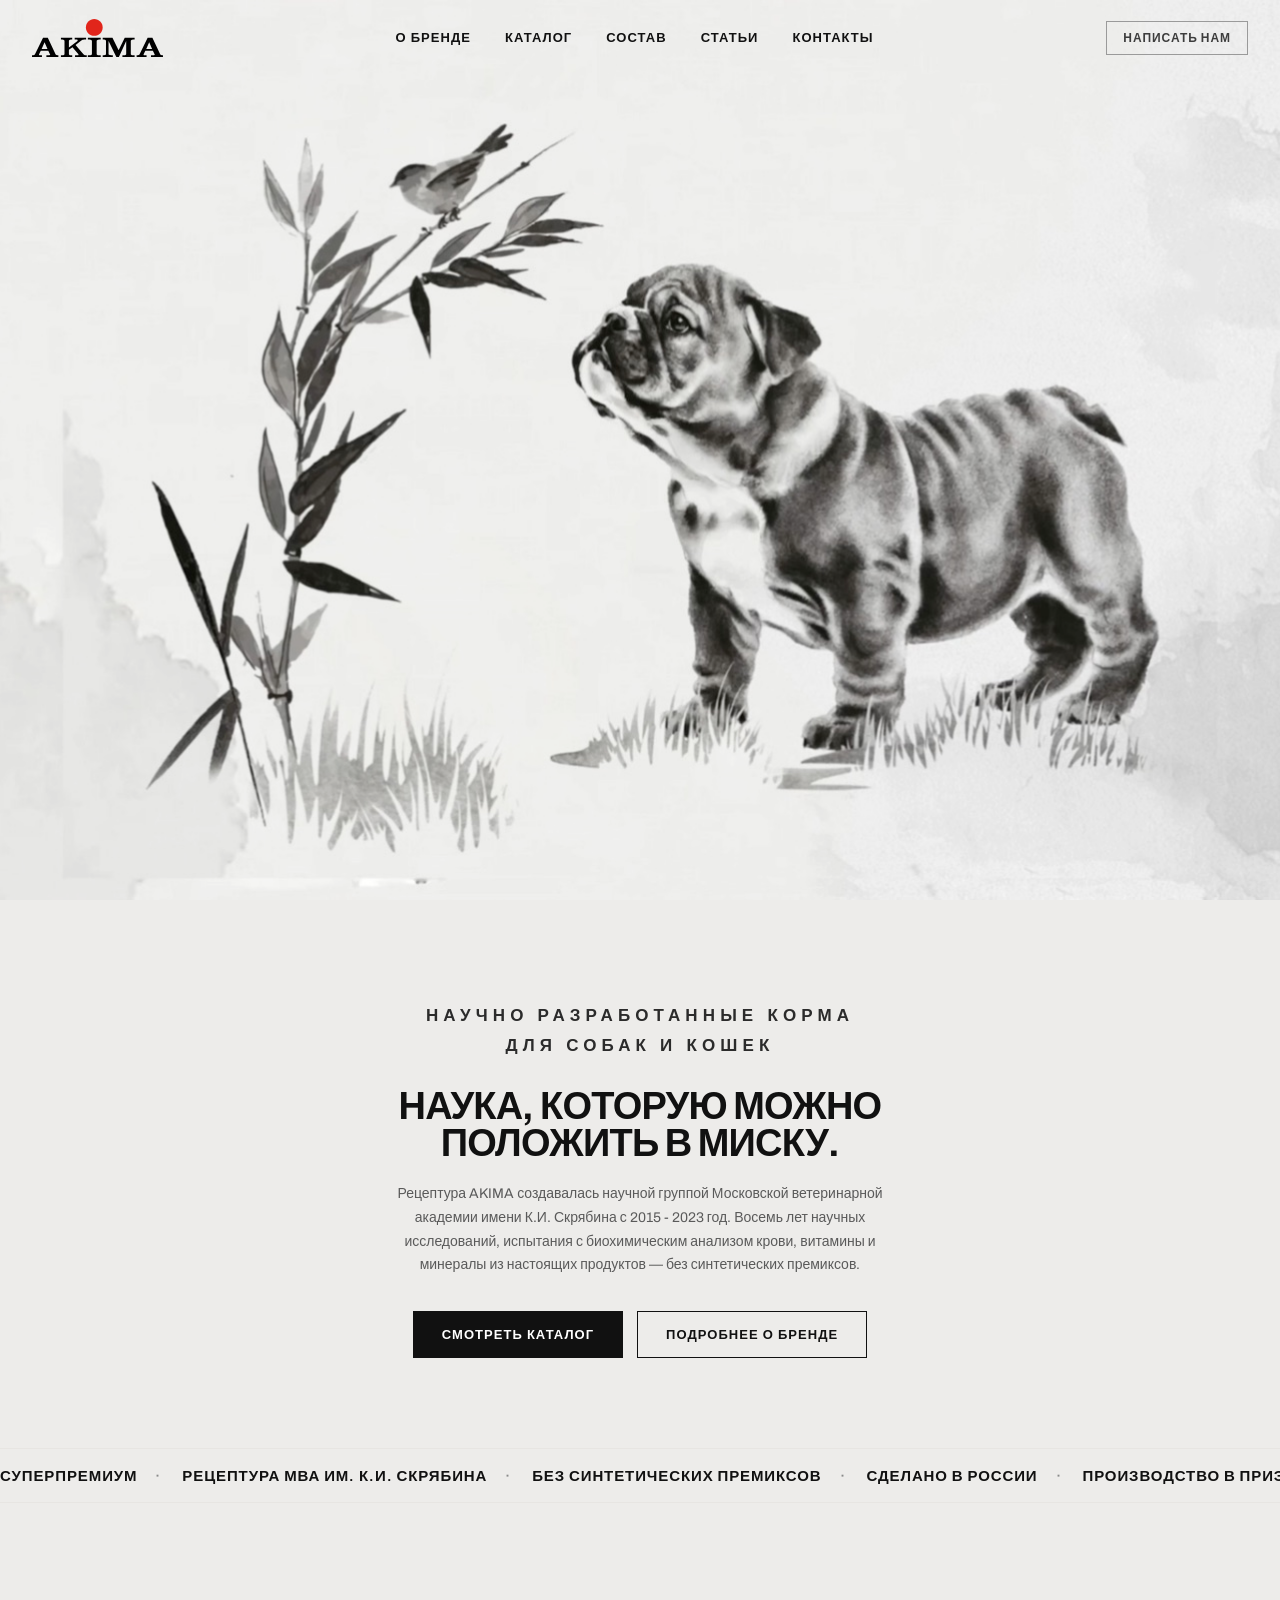
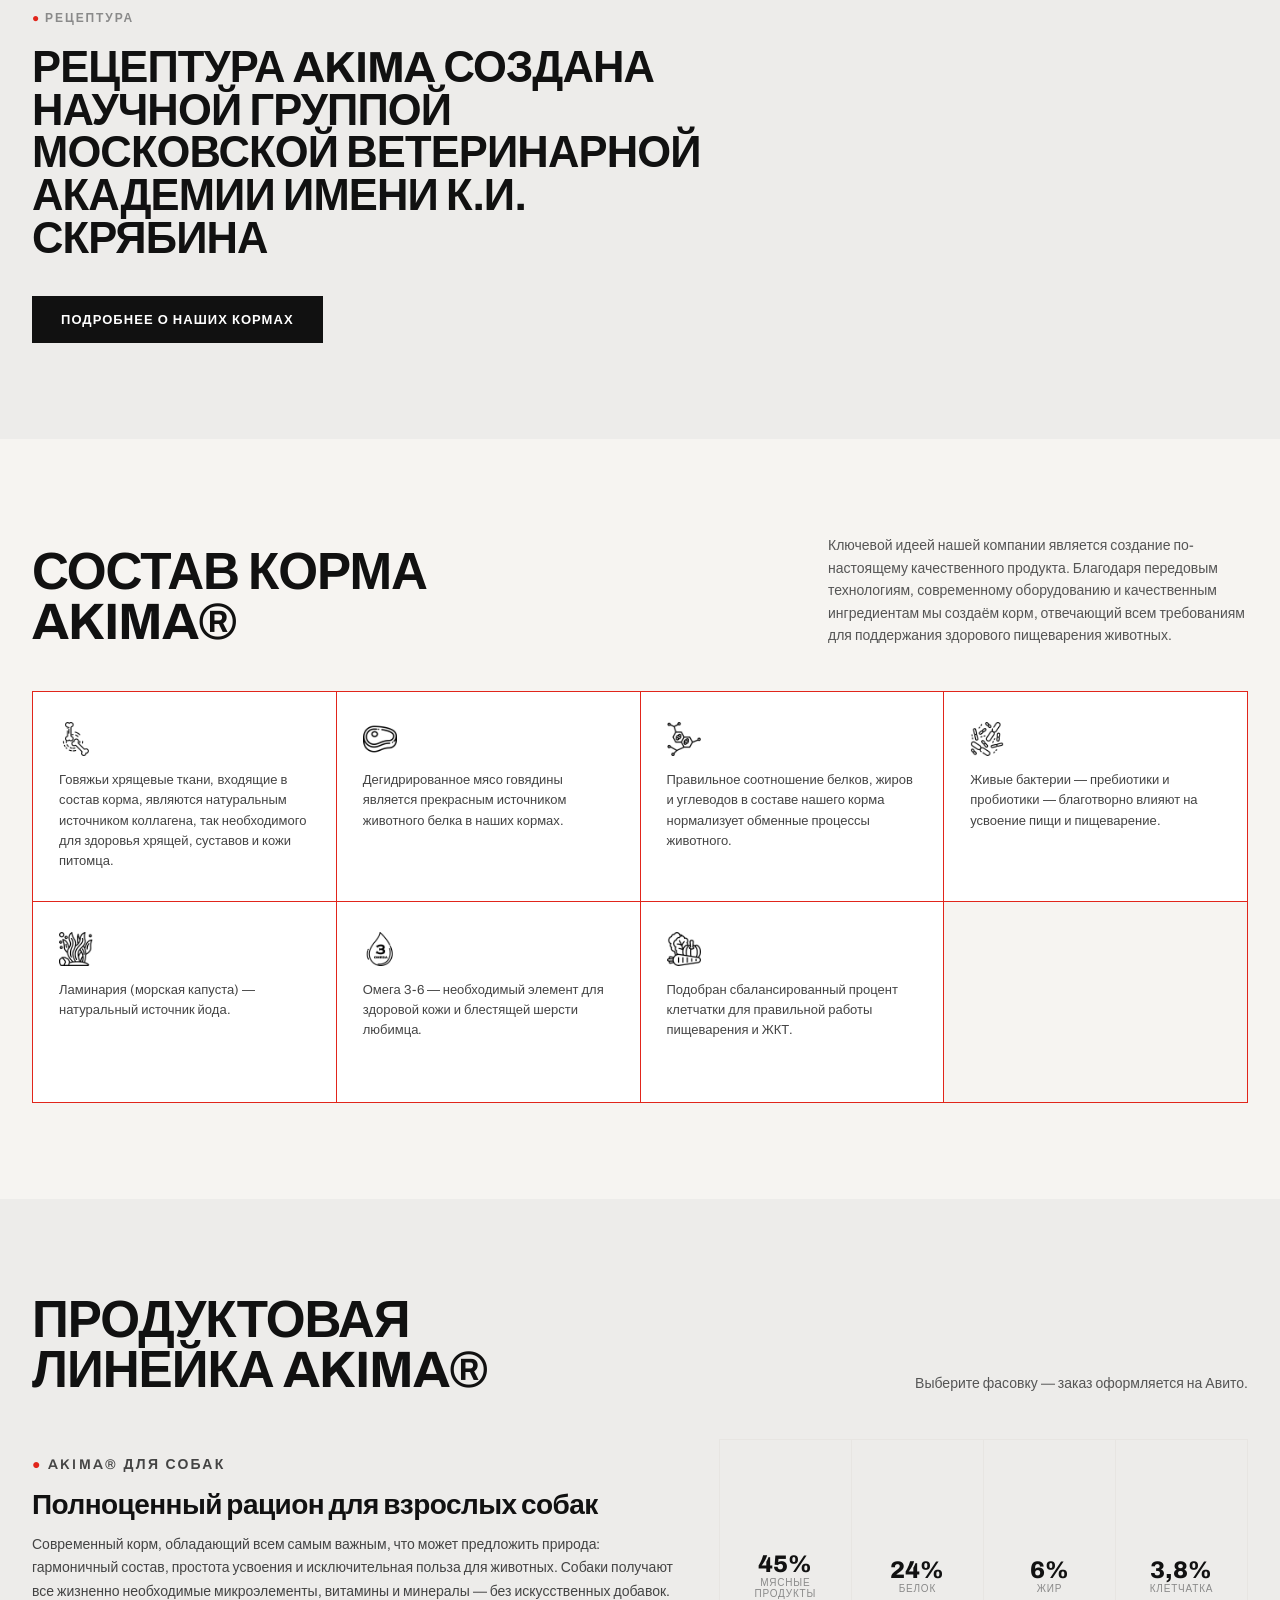
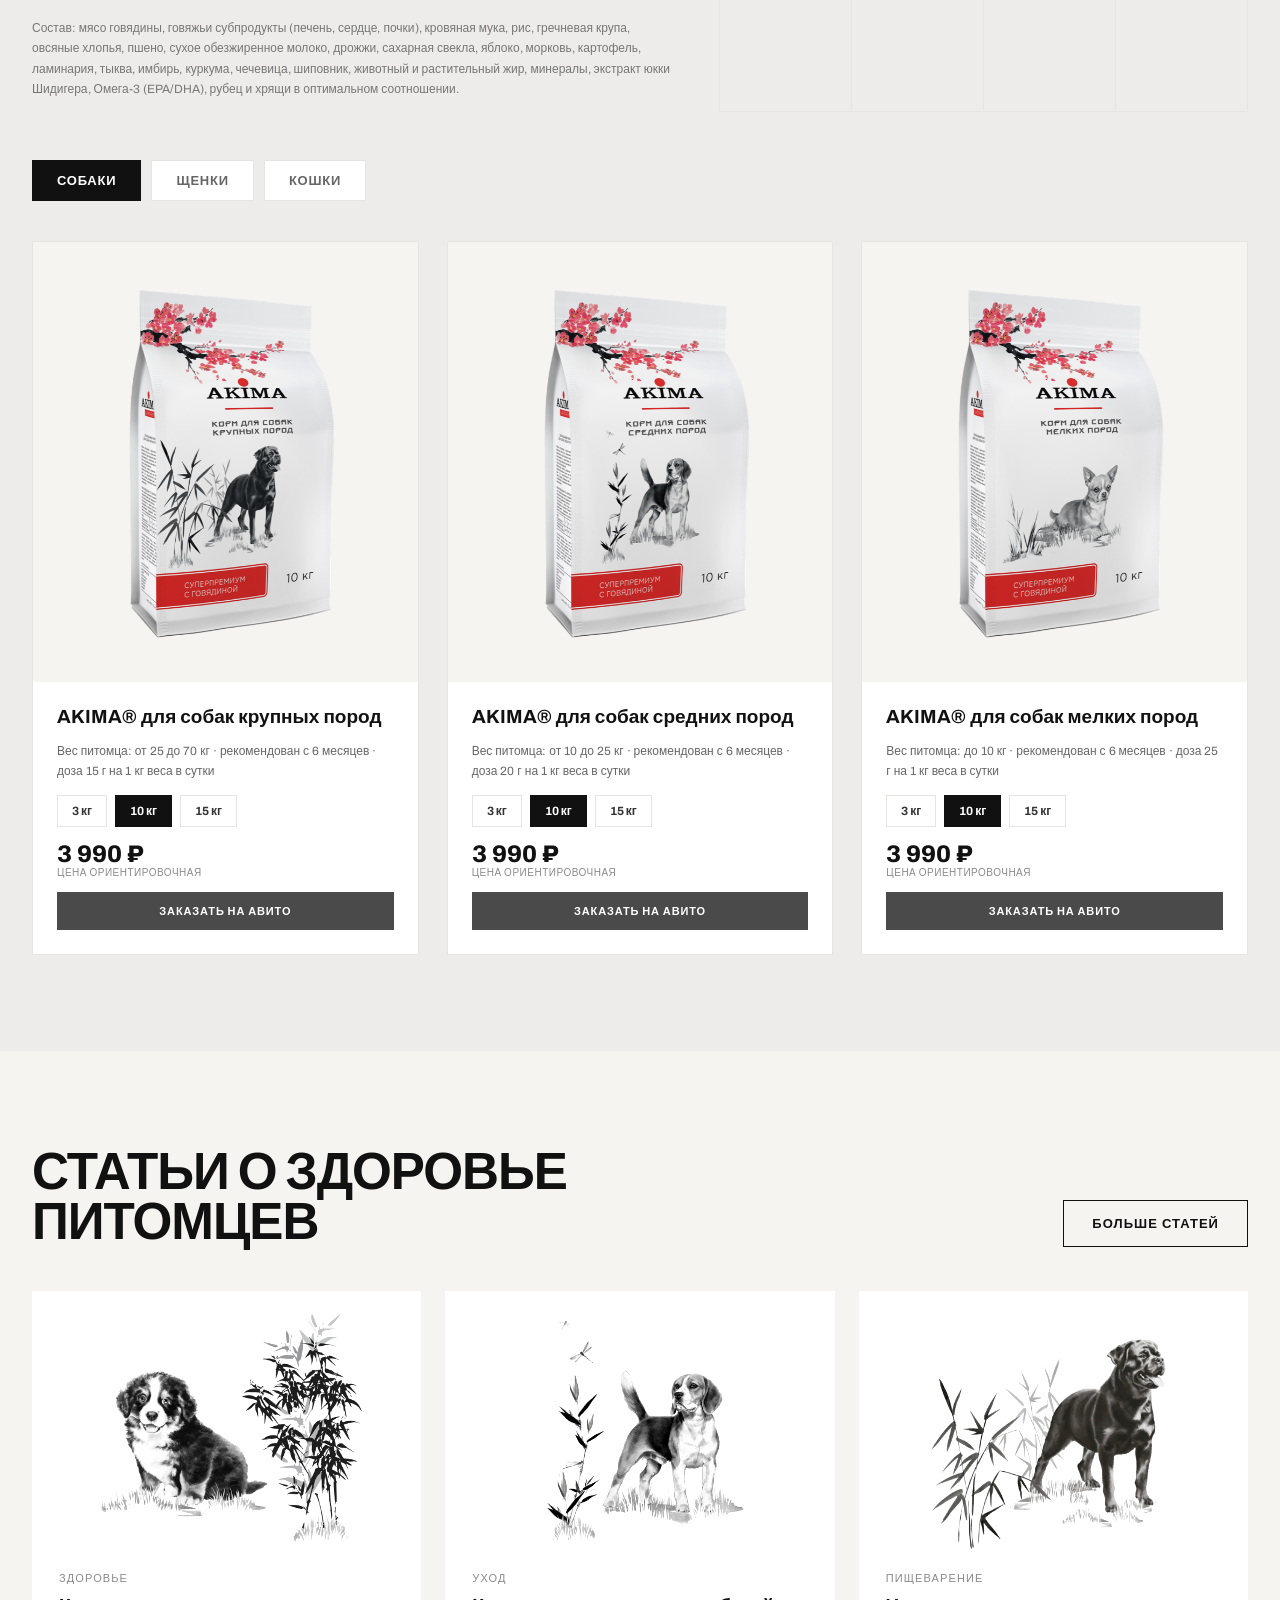
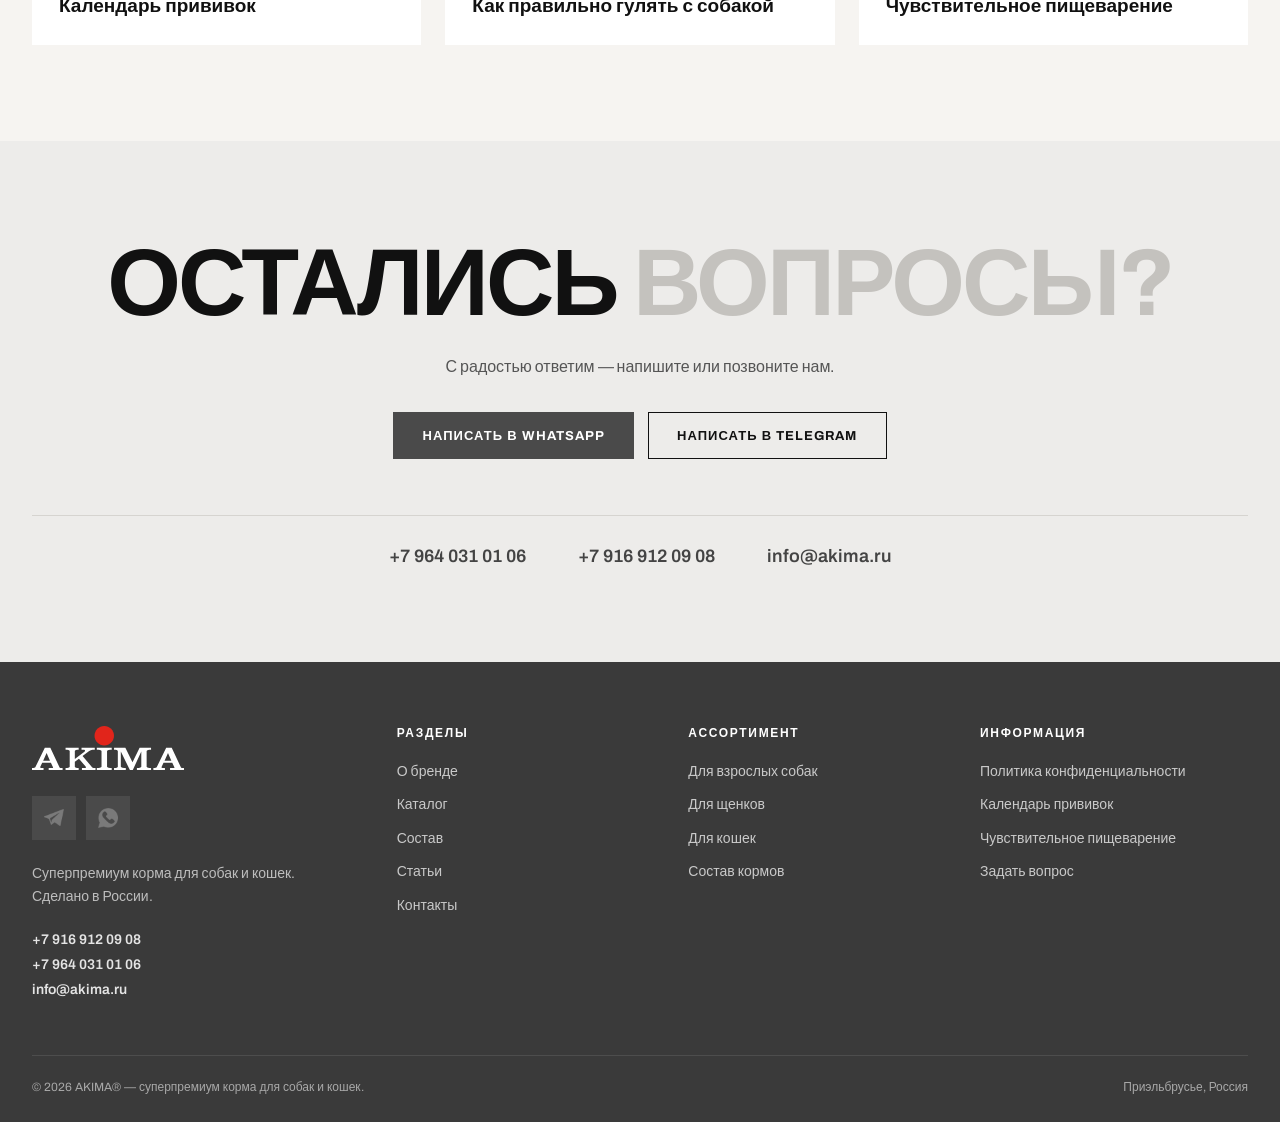
==== commit 59975965: "Remove paragraph beside Рецептура headline Co-Authored-By: Claude Sonnet 5.5 <noreply@anthropic.com>" ====
--- a/index.html
+++ b/index.html
@@ -80,7 +80,6 @@
       <p class="eyebrow"><span class="dot">●</span> Рецептура</p>
       <div class="section-head recipe-head">
         <h2>Рецептура AKIMA создана научной группой Московской ветеринарной академии имени К.И. Скрябина</h2>
-        <p>С 2015 года - восемь лет научных исследований, испытания с биохимическим анализом крови, витамины и минералы из настоящих продуктов - без синтетических премиксов</p>
       </div>
       <div class="recipe-cta"><a href="science.html" class="btn btn-primary">Подробнее о наших кормах</a></div>
     </div>
--- a/styles.css
+++ b/styles.css
@@ -182,7 +182,6 @@
 
 .recipe-head{margin-top:22px;margin-bottom:0;align-items:flex-start;gap:48px;}
 .recipe-head h2{font-size:clamp(26px,3.4vw,46px);max-width:700px;flex:1 1 560px;}
-.recipe-head p{font-size:17px;line-height:1.65;color:#444;max-width:440px;flex:0 1 420px;}
 
 /* ---------- COMPOSITION ---------- */
 .comp-grid{
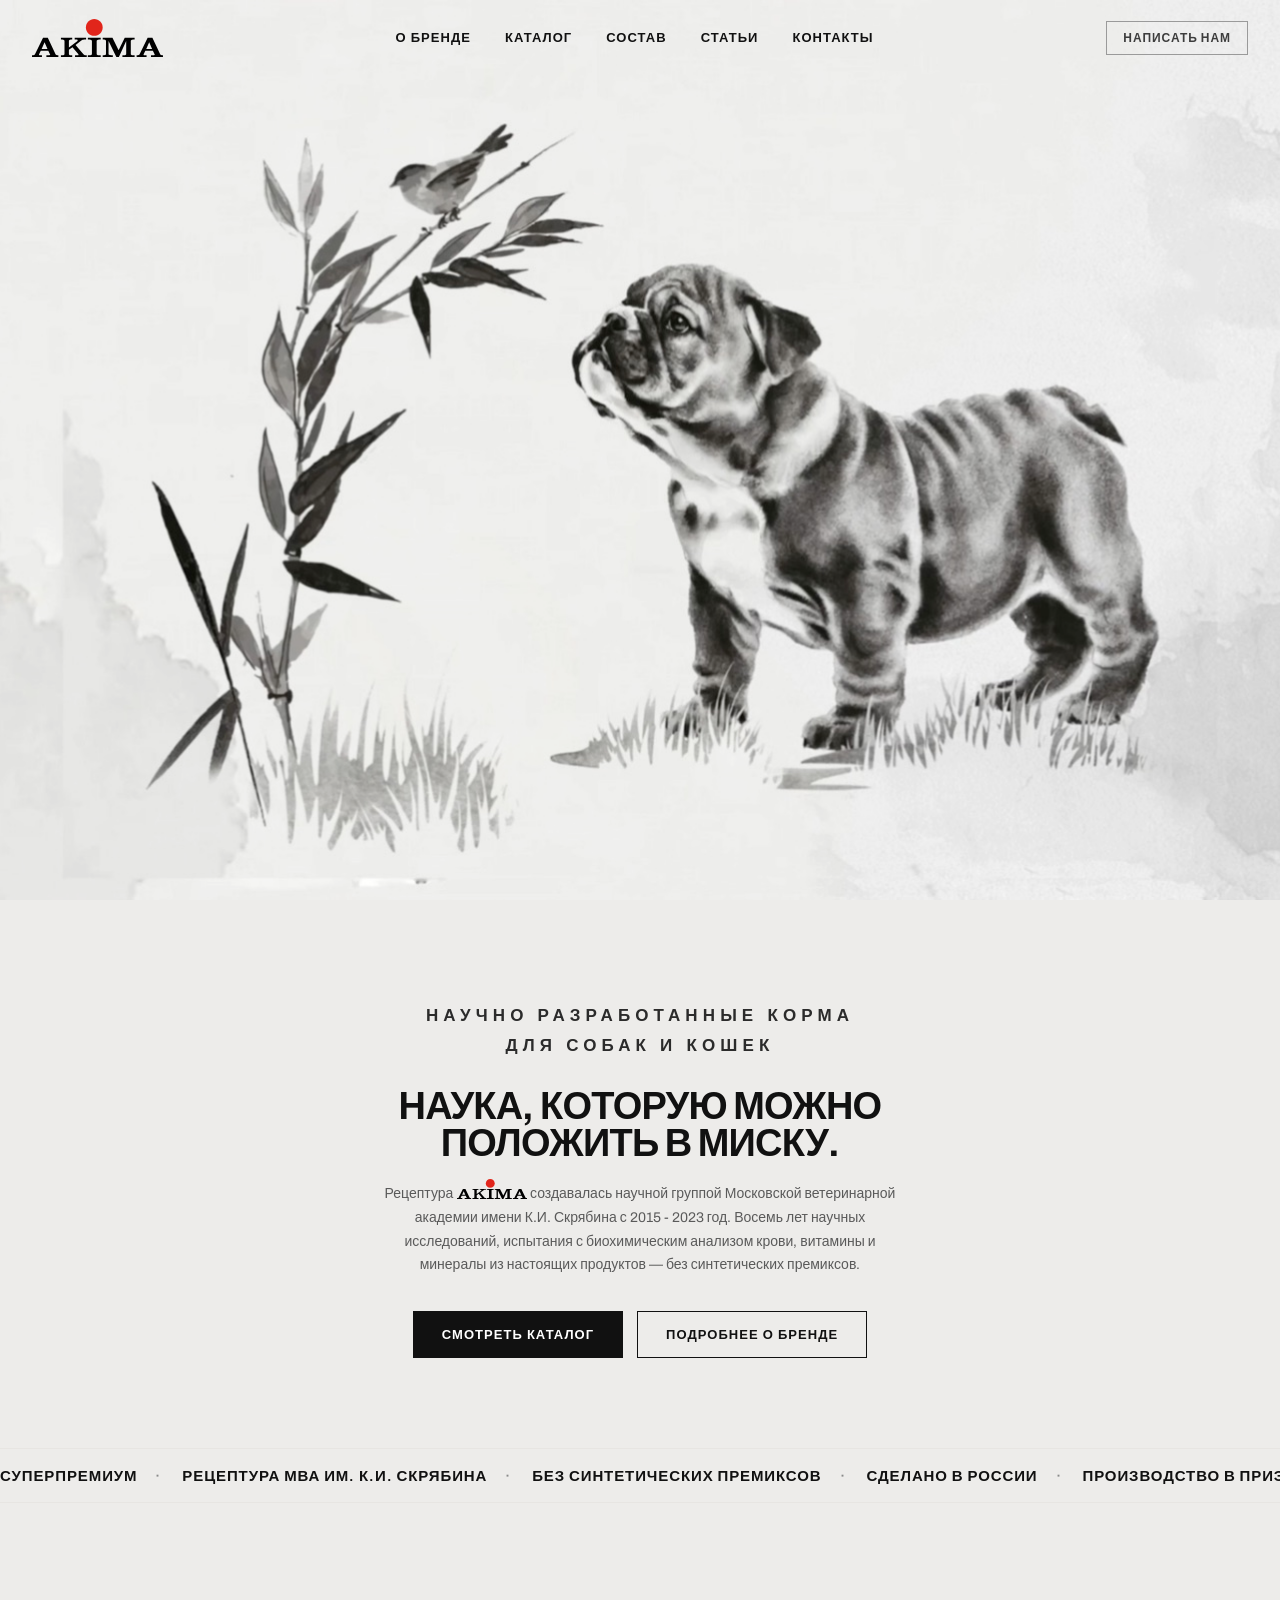
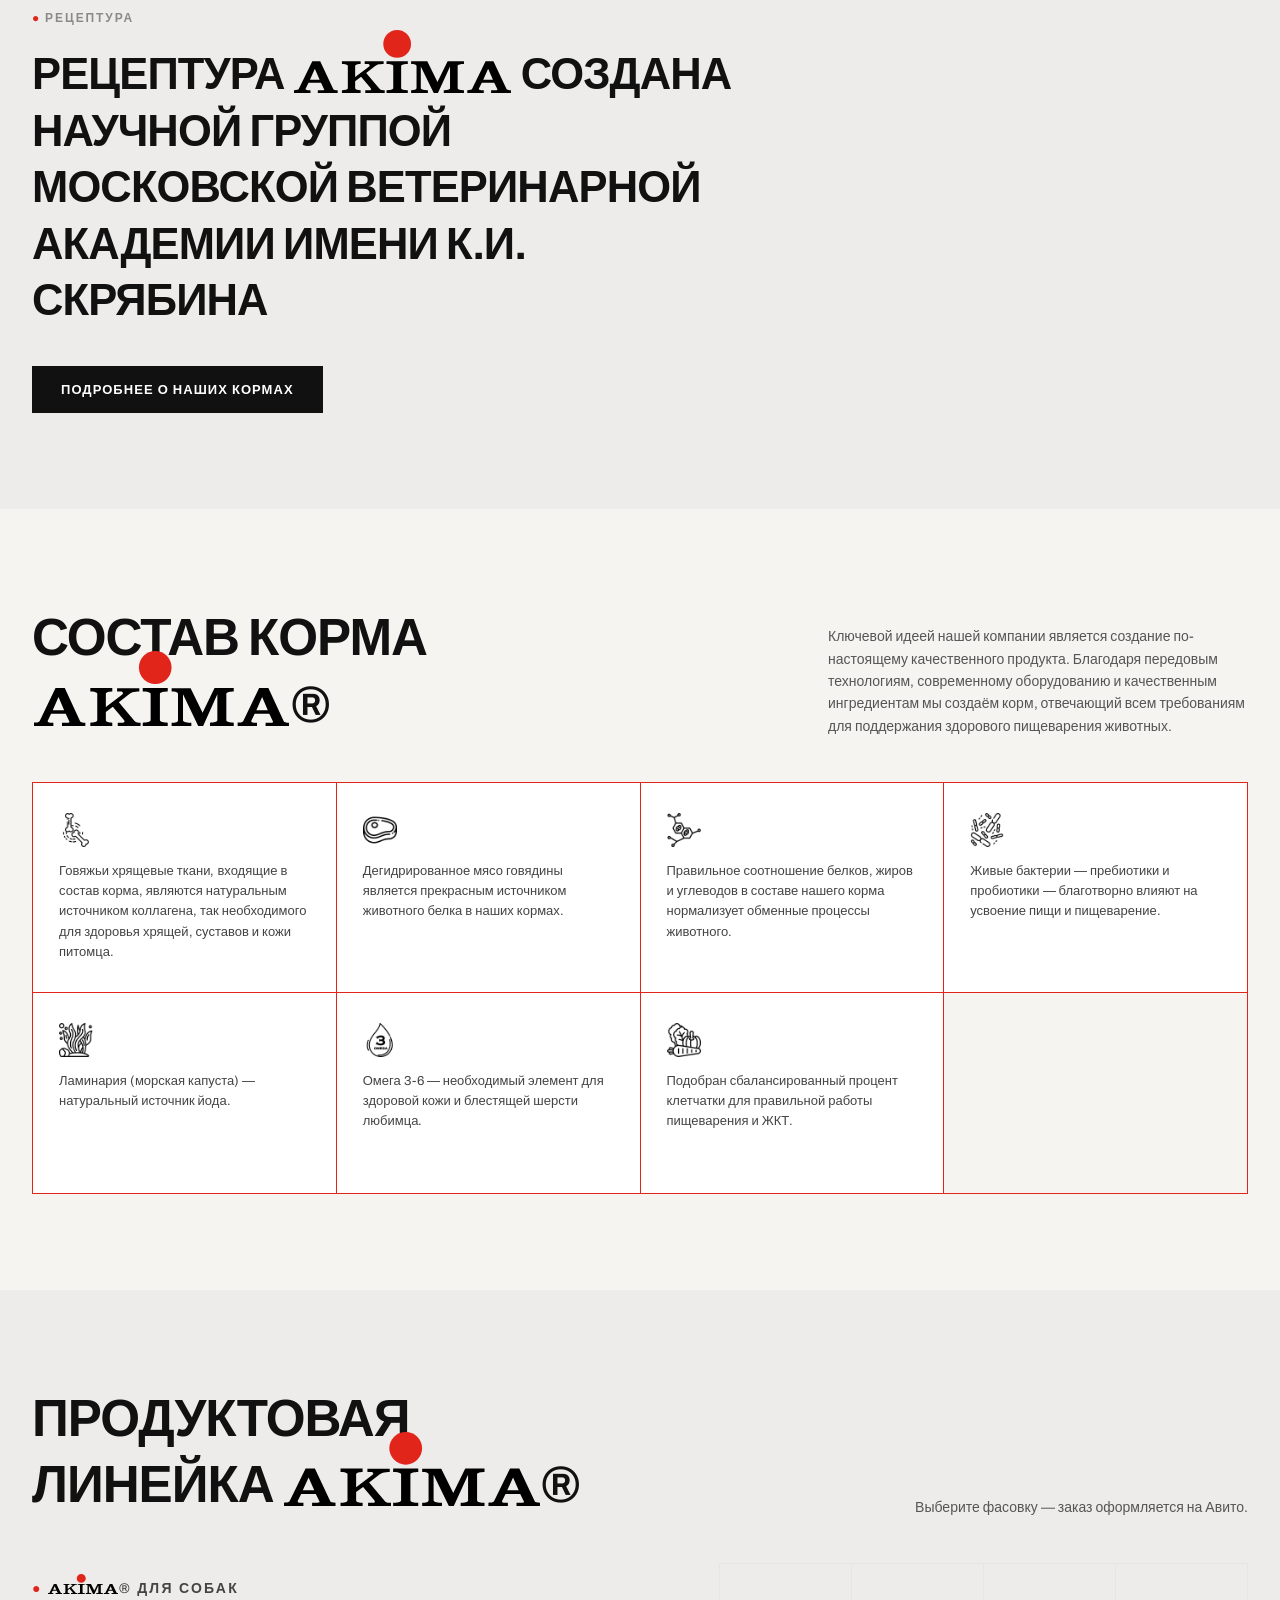
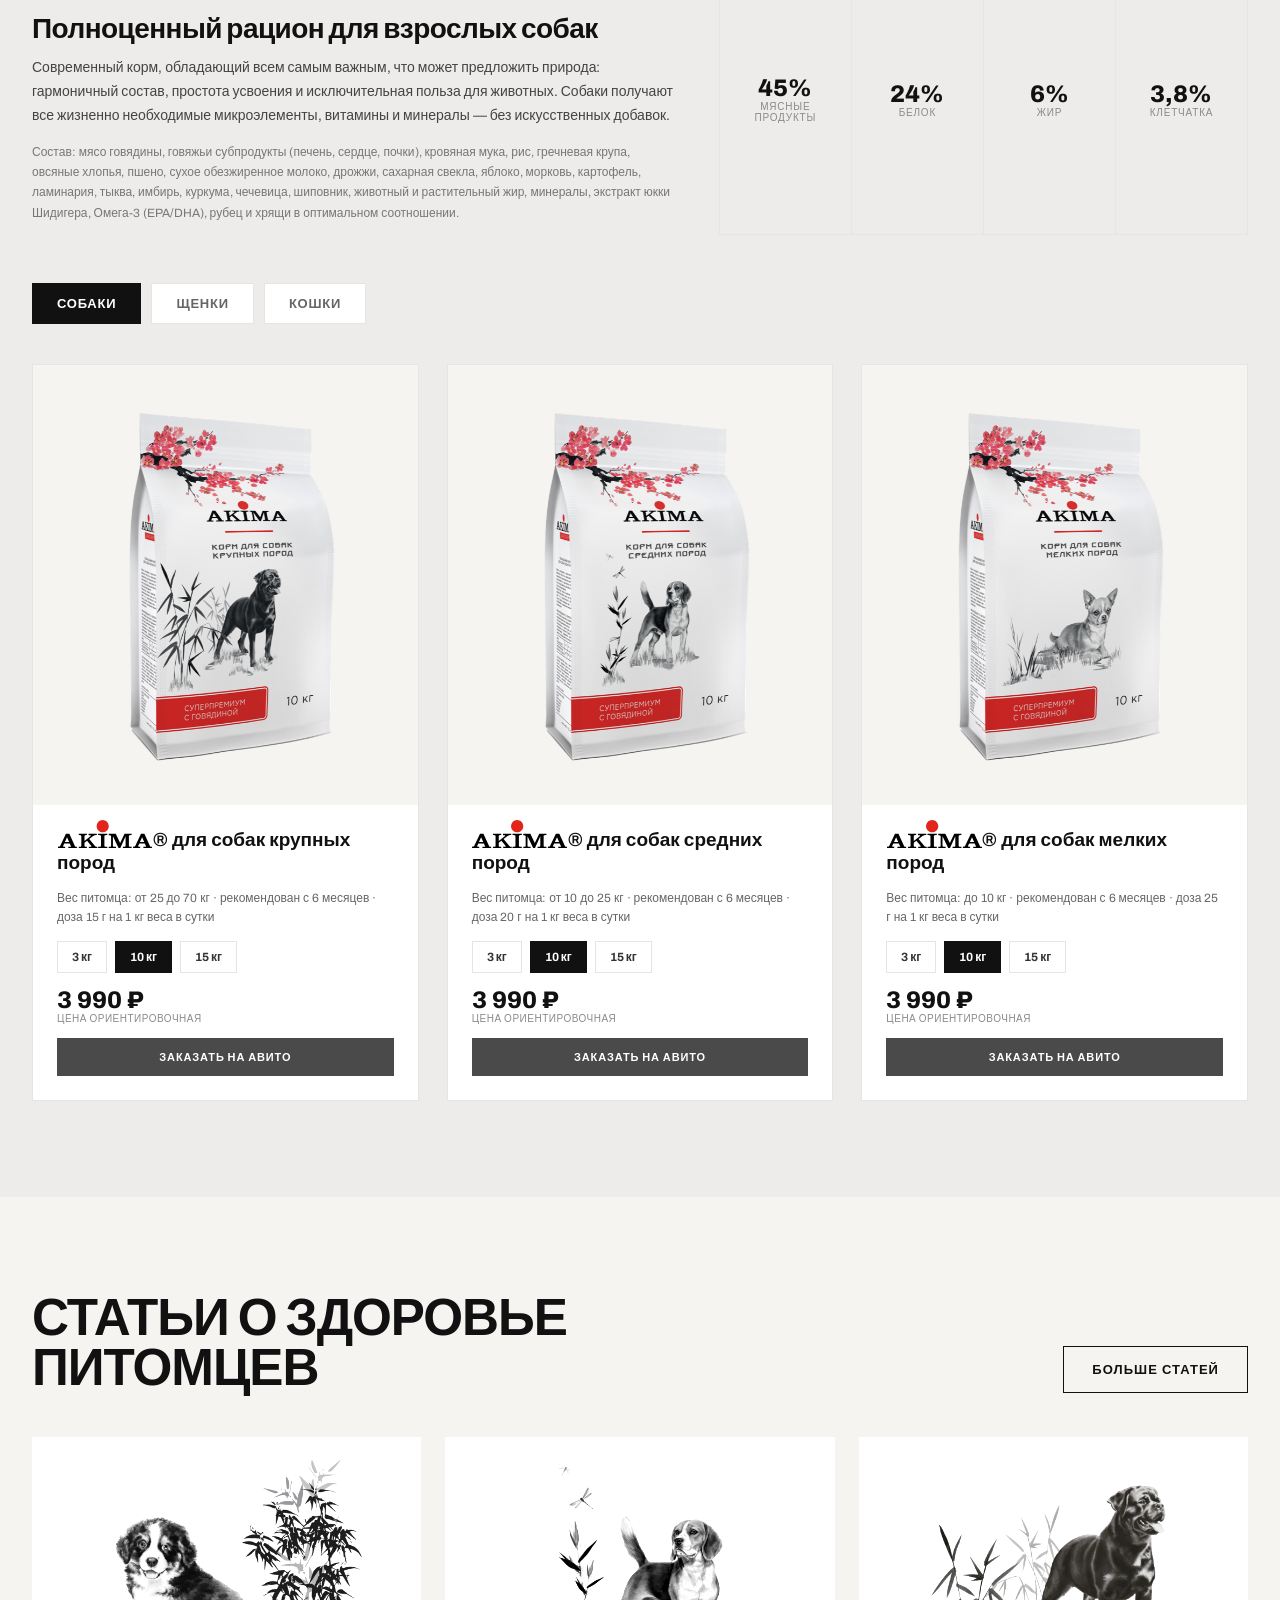
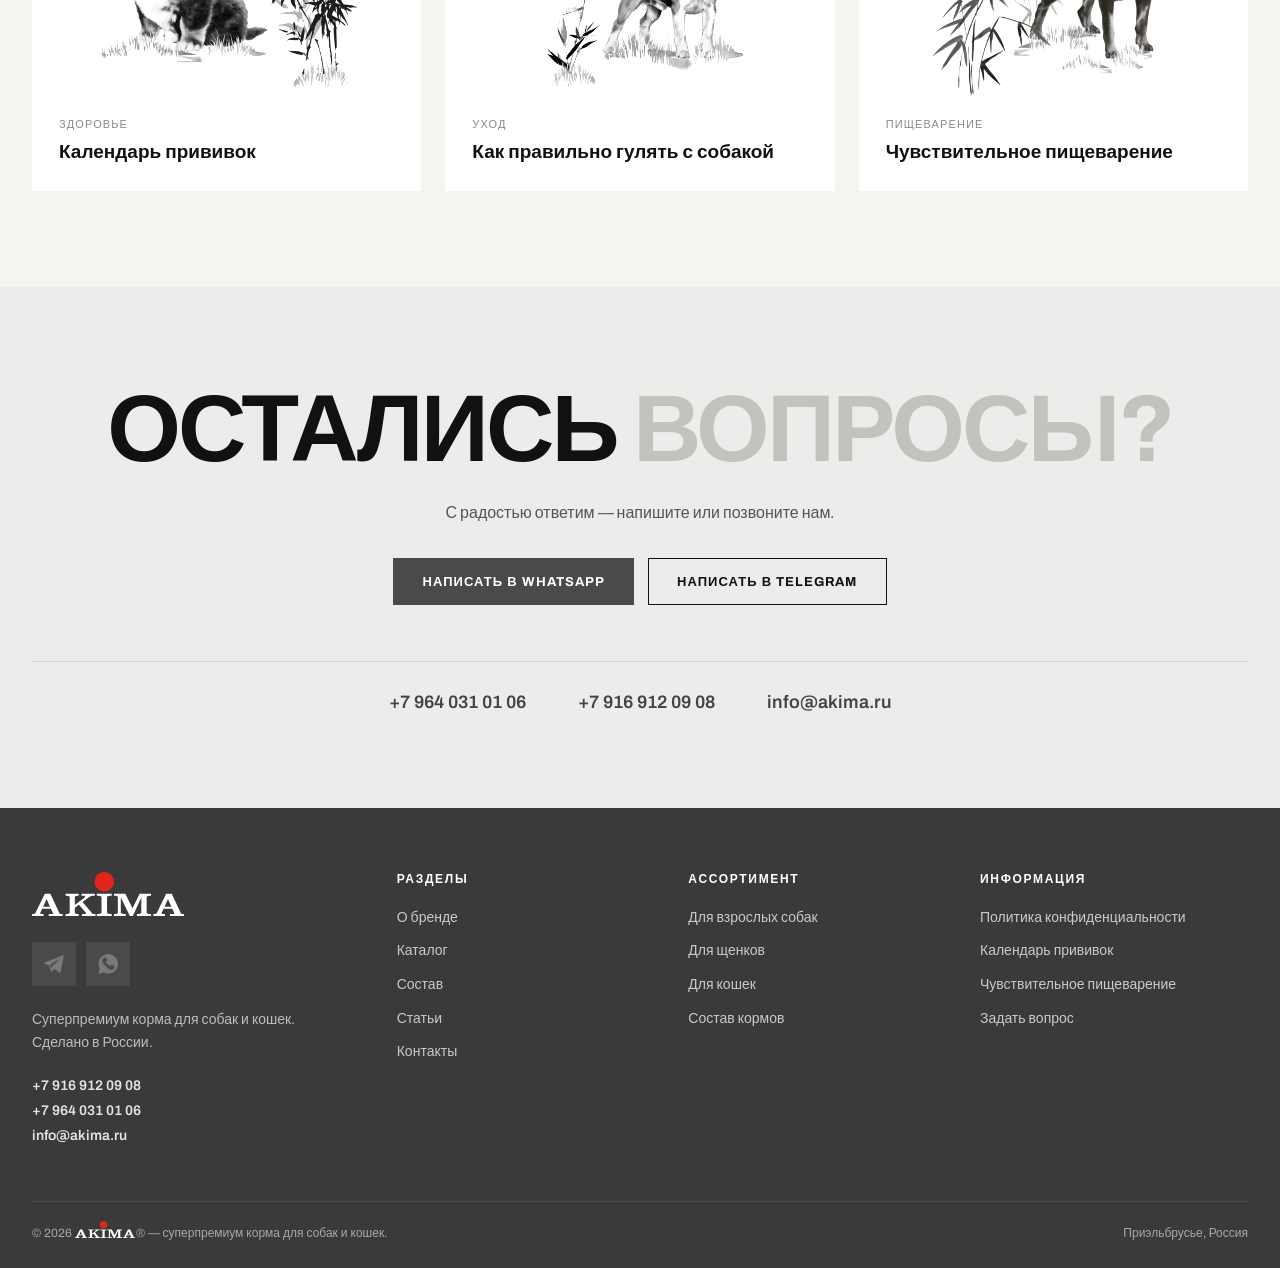
==== commit 3bbde4ad: "Replace the text AKIMA with the inline logo across pages and product titles Co-Authored-By: Claude S" ====
--- a/index.html
+++ b/index.html
@@ -48,7 +48,7 @@
       <p class="hero-tagline">Научно разработанные корма<br>для собак и кошек</p>
       <h2 class="hero-lead">Наука, которую можно положить в миску.</h2>
       <p class="hero-desc">
-        Рецептура AKIMA создавалась научной группой Московской ветеринарной академии имени К.И. Скрябина с 2015 - 2023 год.
+        Рецептура <img class="akima-logo" src="assets/web/logo.svg" alt="AKIMA"> создавалась научной группой Московской ветеринарной академии имени К.И. Скрябина с 2015 - 2023 год.
         Восемь лет научных исследований, испытания с биохимическим анализом крови,
         витамины и минералы из настоящих продуктов — без синтетических премиксов.
       </p>
@@ -79,7 +79,7 @@
     <div class="wrap">
       <p class="eyebrow"><span class="dot">●</span> Рецептура</p>
       <div class="section-head recipe-head">
-        <h2>Рецептура AKIMA создана научной группой Московской ветеринарной академии имени К.И. Скрябина</h2>
+        <h2>Рецептура <img class="akima-logo" src="assets/web/logo.svg" alt="AKIMA"> создана научной группой Московской ветеринарной академии имени К.И. Скрябина</h2>
       </div>
       <div class="recipe-cta"><a href="science.html" class="btn btn-primary">Подробнее о наших кормах</a></div>
     </div>
@@ -89,7 +89,7 @@
   <section class="section-pad bg-paper" id="composition">
     <div class="wrap">
       <div class="section-head">
-        <h2>Состав корма<br>AKIMA®</h2>
+        <h2>Состав корма<br><img class="akima-logo" src="assets/web/logo.svg" alt="AKIMA">®</h2>
         <p>
           Ключевой идеей нашей компании является создание по-настоящему качественного
           продукта. Благодаря передовым технологиям, современному оборудованию и
@@ -134,14 +134,14 @@
   <section class="section-pad" id="catalog">
     <div class="wrap">
       <div class="section-head">
-        <h2>Продуктовая<br>линейка AKIMA®</h2>
+        <h2>Продуктовая<br>линейка <img class="akima-logo" src="assets/web/logo.svg" alt="AKIMA">®</h2>
         <p>Выберите фасовку — заказ оформляется на Авито.</p>
       </div>
 
       <!-- DOGS INTRO -->
       <div class="group-intro" data-group="dogs">
         <div>
-          <p class="eyebrow"><span class="dot">●</span> AKIMA® для собак</p>
+          <p class="eyebrow"><span class="dot">●</span> <img class="akima-logo" src="assets/web/logo.svg" alt="AKIMA">® для собак</p>
           <h3 style="font-size:28px;margin:10px 0 14px;text-transform:none;">Полноценный рацион для взрослых собак</h3>
           <p>
             Современный корм, обладающий всем самым важным, что может предложить природа:
@@ -168,7 +168,7 @@
       <!-- PUPPIES INTRO -->
       <div class="group-intro hidden" data-group="puppies">
         <div>
-          <p class="eyebrow"><span class="dot">●</span> AKIMA® для щенков</p>
+          <p class="eyebrow"><span class="dot">●</span> <img class="akima-logo" src="assets/web/logo.svg" alt="AKIMA">® для щенков</p>
           <h3 style="font-size:28px;margin:10px 0 14px;text-transform:none;">Сбалансированный рацион для щенков</h3>
           <p>
             Современный корм с полноценным, натуральным, сбалансированным составом, легко
@@ -194,7 +194,7 @@
       <!-- CATS INTRO -->
       <div class="group-intro hidden" data-group="cats">
         <div>
-          <p class="eyebrow"><span class="dot">●</span> AKIMA® для кошек</p>
+          <p class="eyebrow"><span class="dot">●</span> <img class="akima-logo" src="assets/web/logo.svg" alt="AKIMA">® для кошек</p>
           <h3 style="font-size:28px;margin:10px 0 14px;text-transform:none;">Ежедневный рацион для кошек</h3>
           <p>
             Современный корм с полноценным, натуральным, сбалансированным составом, легко
@@ -311,7 +311,7 @@
       </div>
     </div>
     <div class="footer-bottom">
-      <span>© 2026 AKIMA® — суперпремиум корма для собак и кошек.</span>
+      <span>© 2026 <img class="akima-logo" src="assets/web/logo-white.svg" alt="AKIMA">® — суперпремиум корма для собак и кошек.</span>
       <span>Приэльбрусье, Россия</span>
     </div>
   </div>
--- a/styles.css
+++ b/styles.css
@@ -364,3 +364,8 @@
   .sci-intro{padding-top:110px;}
 }
 .recipe-cta{margin-top:36px;}
+
+/* ---------- INLINE LOGO ---------- */
+.akima-logo{height:1.45em;width:auto;vertical-align:-0.08em;margin:-0.72em 0.03em 0;display:inline-block;}
+h1 .akima-logo,h2 .akima-logo{margin-top:-0.55em;}
+h2:has(.akima-logo){line-height:1.3;}
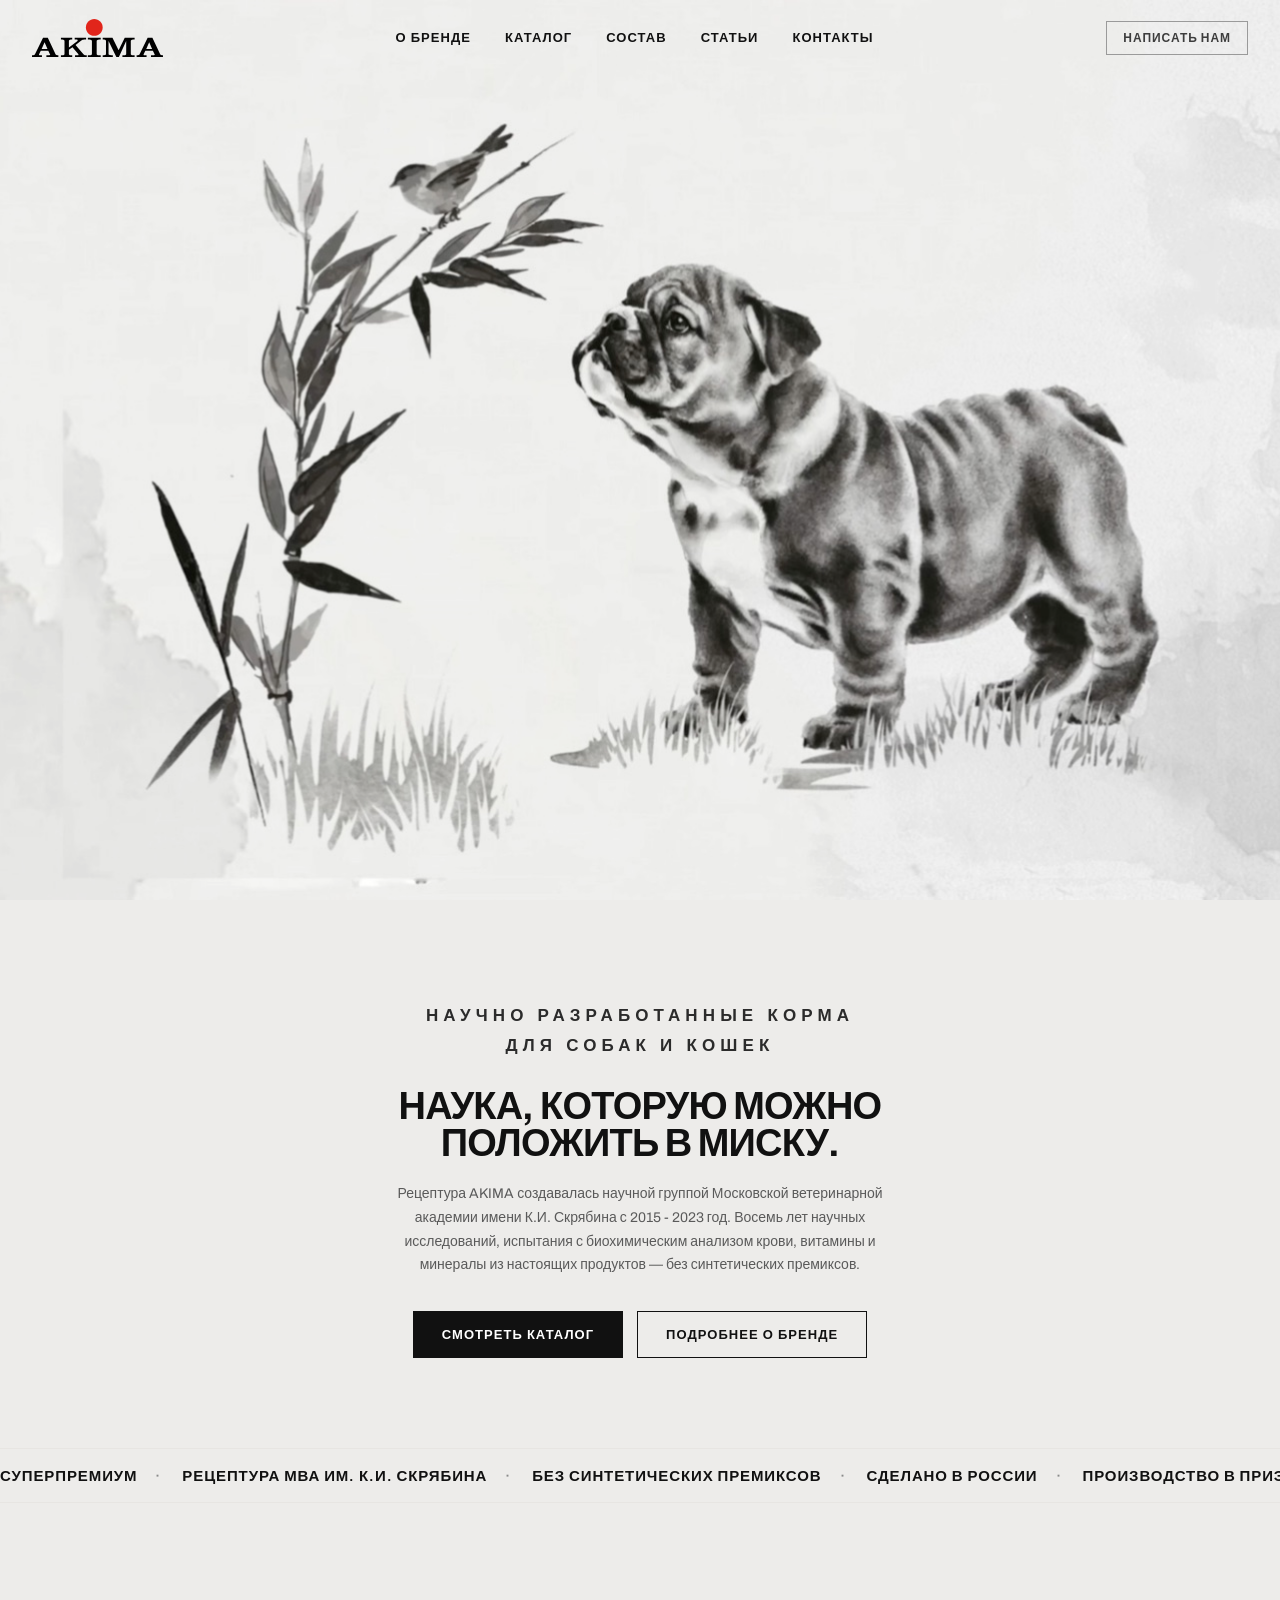
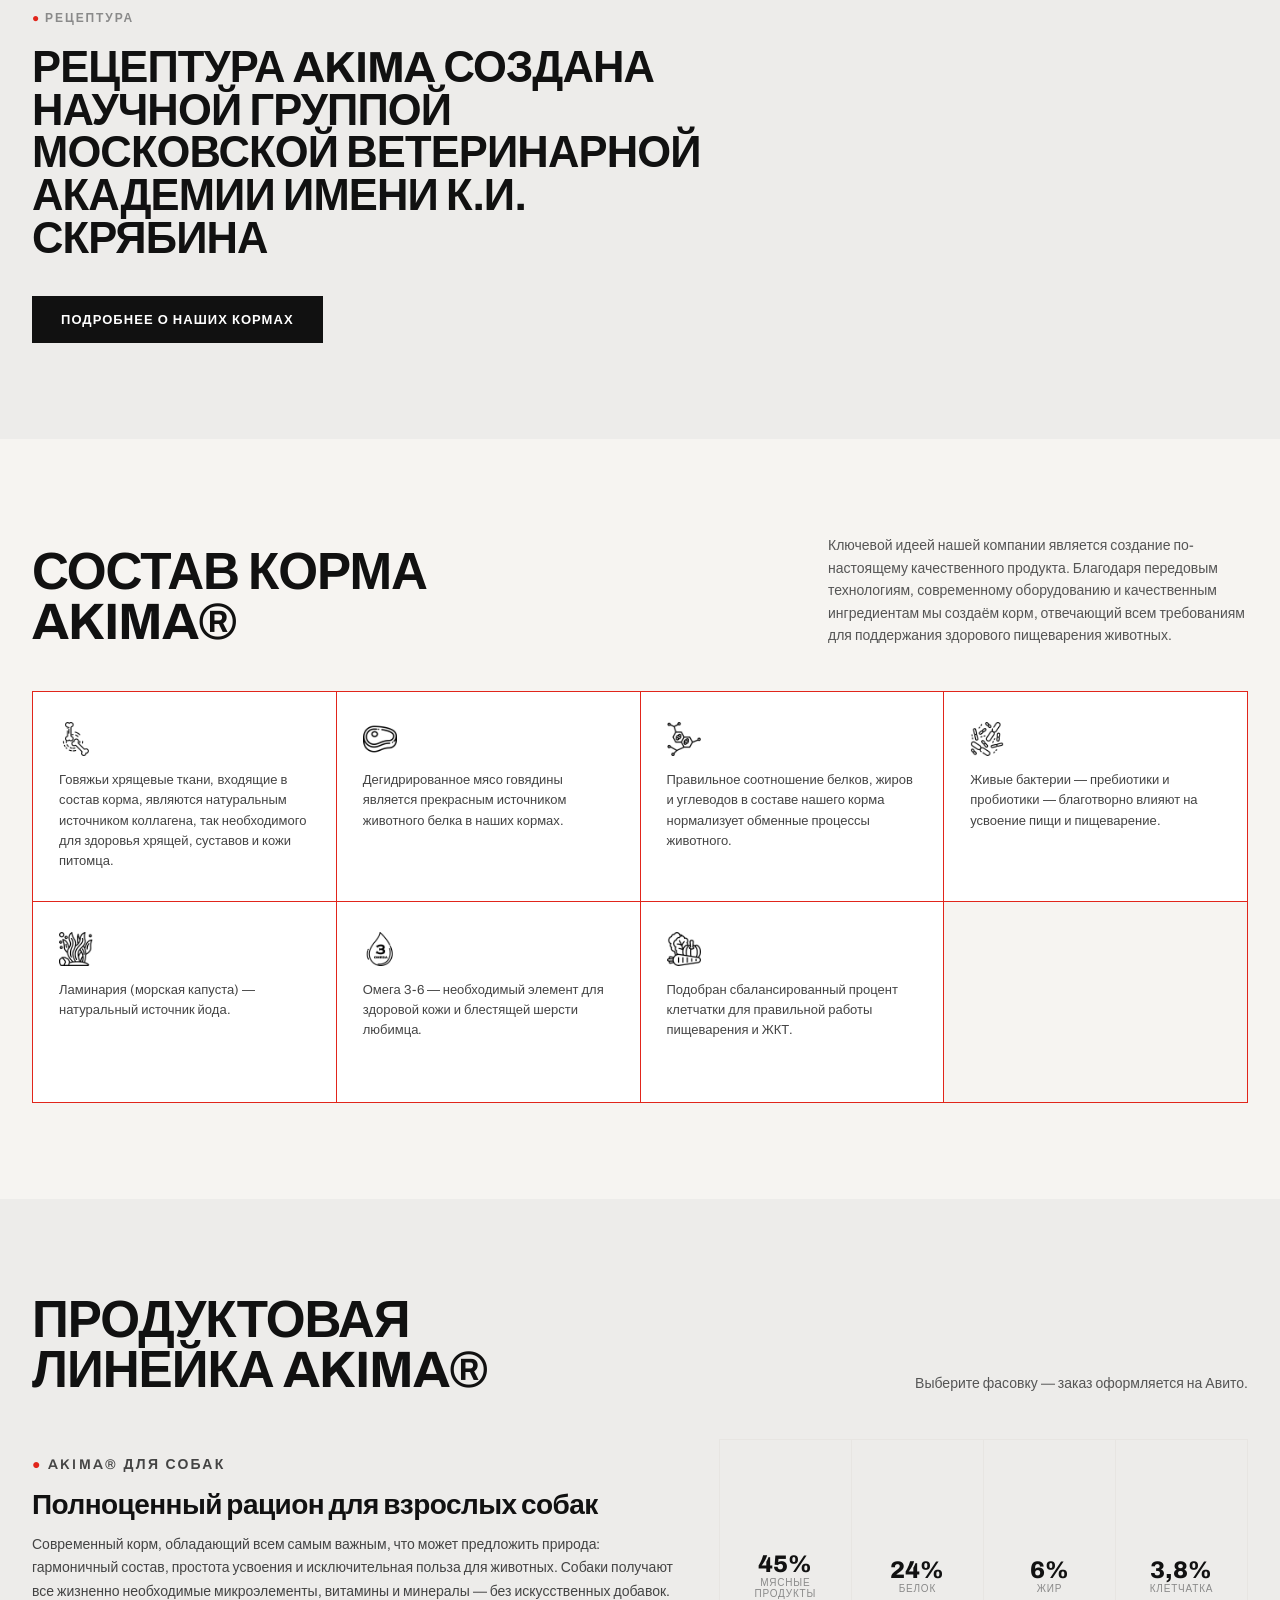
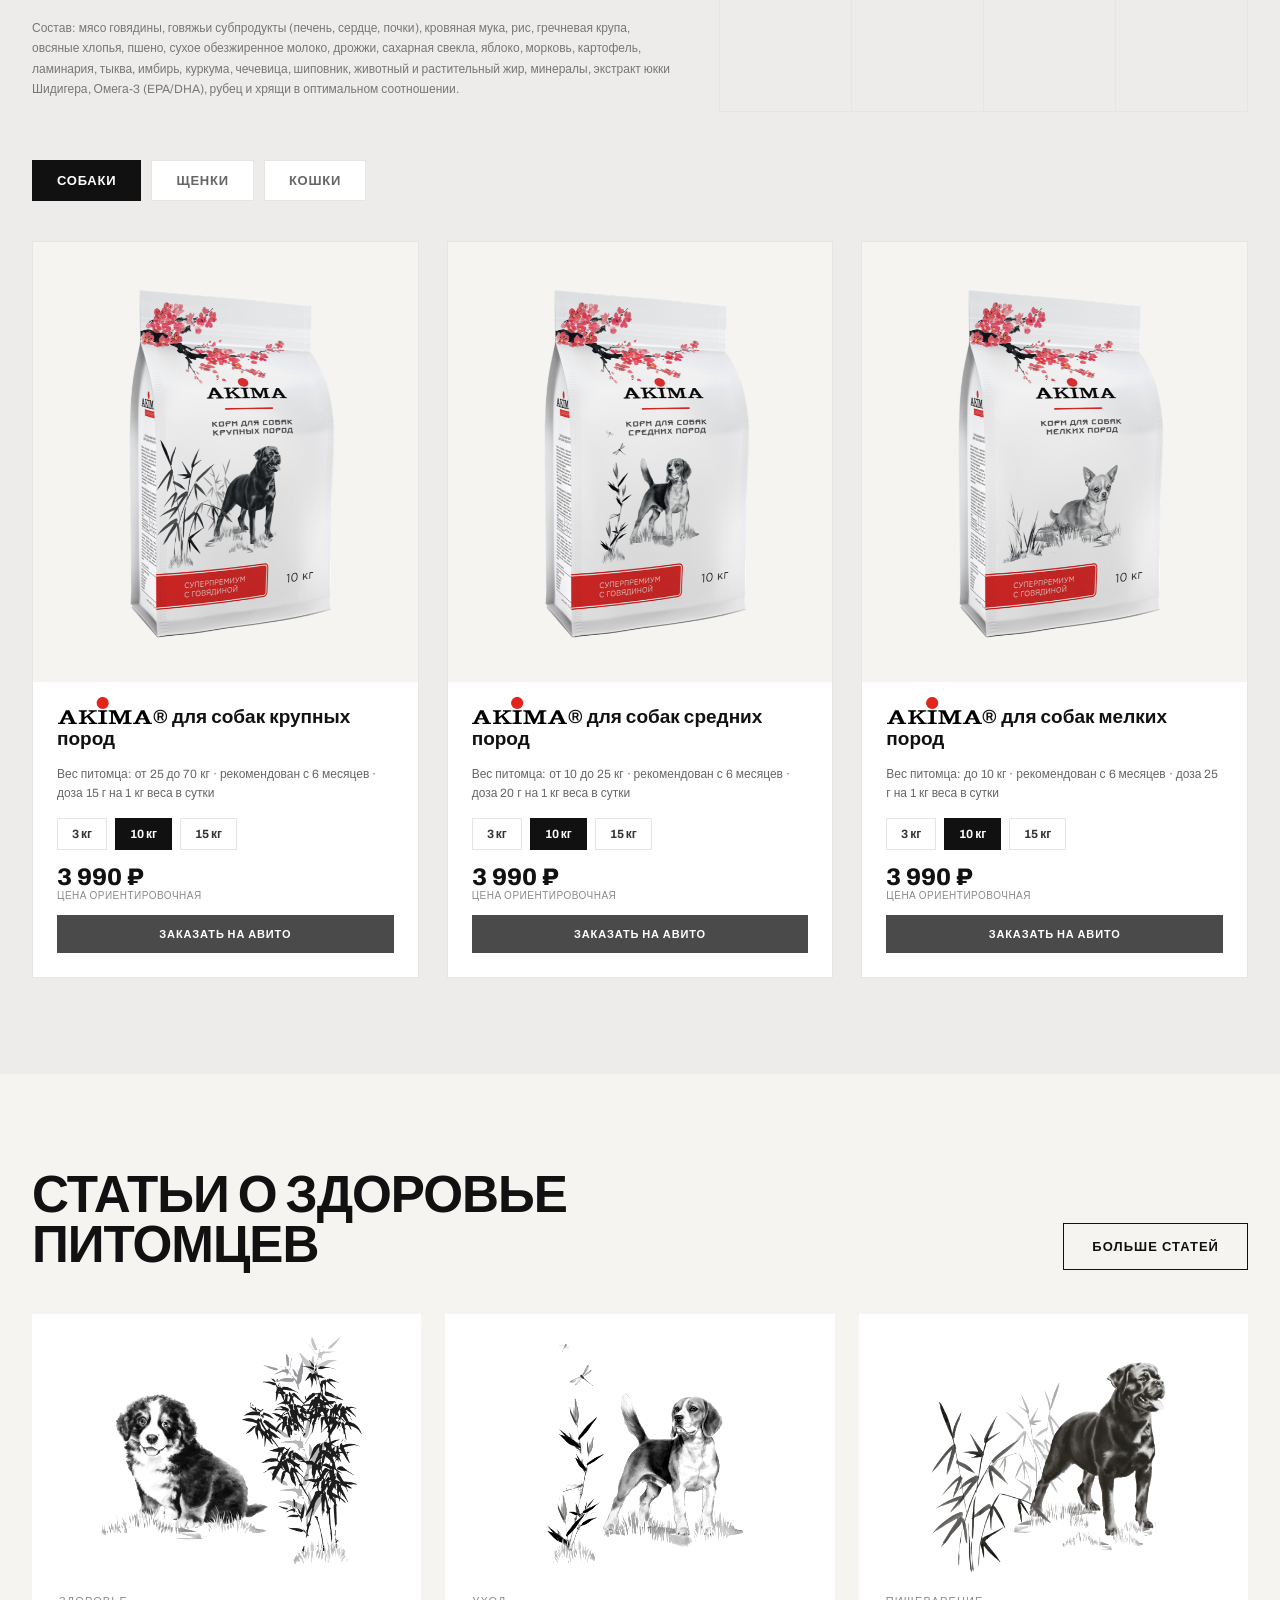
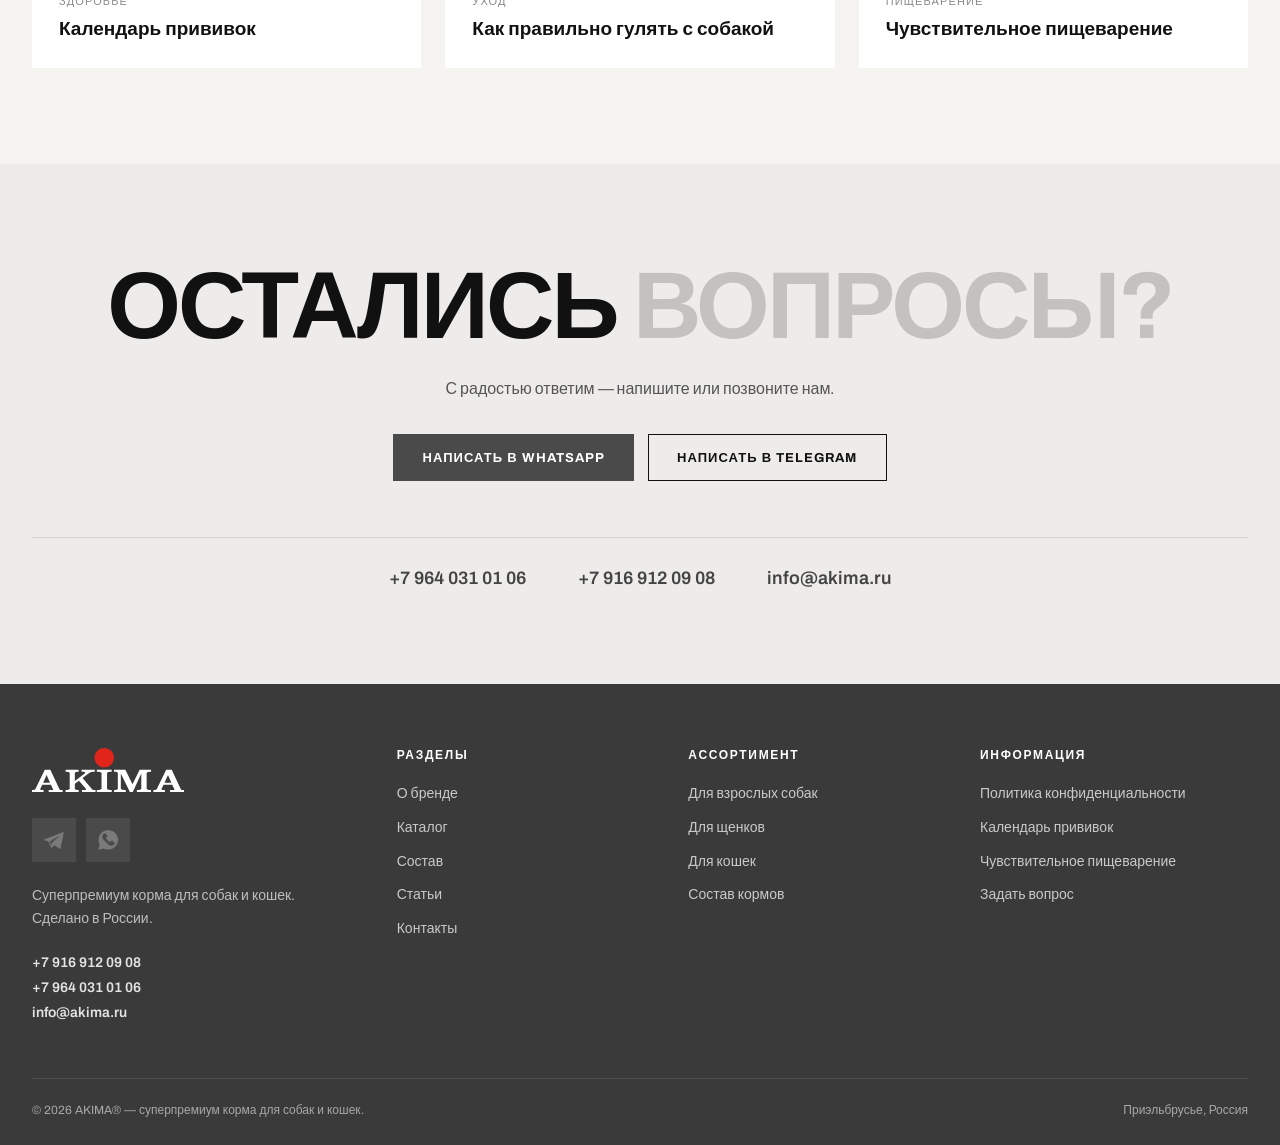
==== commit 81eda6de: "Restore AKIMA as text; keep logo only in header, footer and product cards Co-Authored-By: Claude Son" ====
--- a/index.html
+++ b/index.html
@@ -48,7 +48,7 @@
       <p class="hero-tagline">Научно разработанные корма<br>для собак и кошек</p>
       <h2 class="hero-lead">Наука, которую можно положить в миску.</h2>
       <p class="hero-desc">
-        Рецептура <img class="akima-logo" src="assets/web/logo.svg" alt="AKIMA"> создавалась научной группой Московской ветеринарной академии имени К.И. Скрябина с 2015 - 2023 год.
+        Рецептура AKIMA создавалась научной группой Московской ветеринарной академии имени К.И. Скрябина с 2015 - 2023 год.
         Восемь лет научных исследований, испытания с биохимическим анализом крови,
         витамины и минералы из настоящих продуктов — без синтетических премиксов.
       </p>
@@ -79,7 +79,7 @@
     <div class="wrap">
       <p class="eyebrow"><span class="dot">●</span> Рецептура</p>
       <div class="section-head recipe-head">
-        <h2>Рецептура <img class="akima-logo" src="assets/web/logo.svg" alt="AKIMA"> создана научной группой Московской ветеринарной академии имени К.И. Скрябина</h2>
+        <h2>Рецептура AKIMA создана научной группой Московской ветеринарной академии имени К.И. Скрябина</h2>
       </div>
       <div class="recipe-cta"><a href="science.html" class="btn btn-primary">Подробнее о наших кормах</a></div>
     </div>
@@ -89,7 +89,7 @@
   <section class="section-pad bg-paper" id="composition">
     <div class="wrap">
       <div class="section-head">
-        <h2>Состав корма<br><img class="akima-logo" src="assets/web/logo.svg" alt="AKIMA">®</h2>
+        <h2>Состав корма<br>AKIMA®</h2>
         <p>
           Ключевой идеей нашей компании является создание по-настоящему качественного
           продукта. Благодаря передовым технологиям, современному оборудованию и
@@ -134,14 +134,14 @@
   <section class="section-pad" id="catalog">
     <div class="wrap">
       <div class="section-head">
-        <h2>Продуктовая<br>линейка <img class="akima-logo" src="assets/web/logo.svg" alt="AKIMA">®</h2>
+        <h2>Продуктовая<br>линейка AKIMA®</h2>
         <p>Выберите фасовку — заказ оформляется на Авито.</p>
       </div>
 
       <!-- DOGS INTRO -->
       <div class="group-intro" data-group="dogs">
         <div>
-          <p class="eyebrow"><span class="dot">●</span> <img class="akima-logo" src="assets/web/logo.svg" alt="AKIMA">® для собак</p>
+          <p class="eyebrow"><span class="dot">●</span> AKIMA® для собак</p>
           <h3 style="font-size:28px;margin:10px 0 14px;text-transform:none;">Полноценный рацион для взрослых собак</h3>
           <p>
             Современный корм, обладающий всем самым важным, что может предложить природа:
@@ -168,7 +168,7 @@
       <!-- PUPPIES INTRO -->
       <div class="group-intro hidden" data-group="puppies">
         <div>
-          <p class="eyebrow"><span class="dot">●</span> <img class="akima-logo" src="assets/web/logo.svg" alt="AKIMA">® для щенков</p>
+          <p class="eyebrow"><span class="dot">●</span> AKIMA® для щенков</p>
           <h3 style="font-size:28px;margin:10px 0 14px;text-transform:none;">Сбалансированный рацион для щенков</h3>
           <p>
             Современный корм с полноценным, натуральным, сбалансированным составом, легко
@@ -194,7 +194,7 @@
       <!-- CATS INTRO -->
       <div class="group-intro hidden" data-group="cats">
         <div>
-          <p class="eyebrow"><span class="dot">●</span> <img class="akima-logo" src="assets/web/logo.svg" alt="AKIMA">® для кошек</p>
+          <p class="eyebrow"><span class="dot">●</span> AKIMA® для кошек</p>
           <h3 style="font-size:28px;margin:10px 0 14px;text-transform:none;">Ежедневный рацион для кошек</h3>
           <p>
             Современный корм с полноценным, натуральным, сбалансированным составом, легко
@@ -311,7 +311,7 @@
       </div>
     </div>
     <div class="footer-bottom">
-      <span>© 2026 <img class="akima-logo" src="assets/web/logo-white.svg" alt="AKIMA">® — суперпремиум корма для собак и кошек.</span>
+      <span>© 2026 AKIMA® — суперпремиум корма для собак и кошек.</span>
       <span>Приэльбрусье, Россия</span>
     </div>
   </div>
--- a/styles.css
+++ b/styles.css
@@ -367,5 +367,3 @@
 
 /* ---------- INLINE LOGO ---------- */
 .akima-logo{height:1.45em;width:auto;vertical-align:-0.08em;margin:-0.72em 0.03em 0;display:inline-block;}
-h1 .akima-logo,h2 .akima-logo{margin-top:-0.55em;}
-h2:has(.akima-logo){line-height:1.3;}
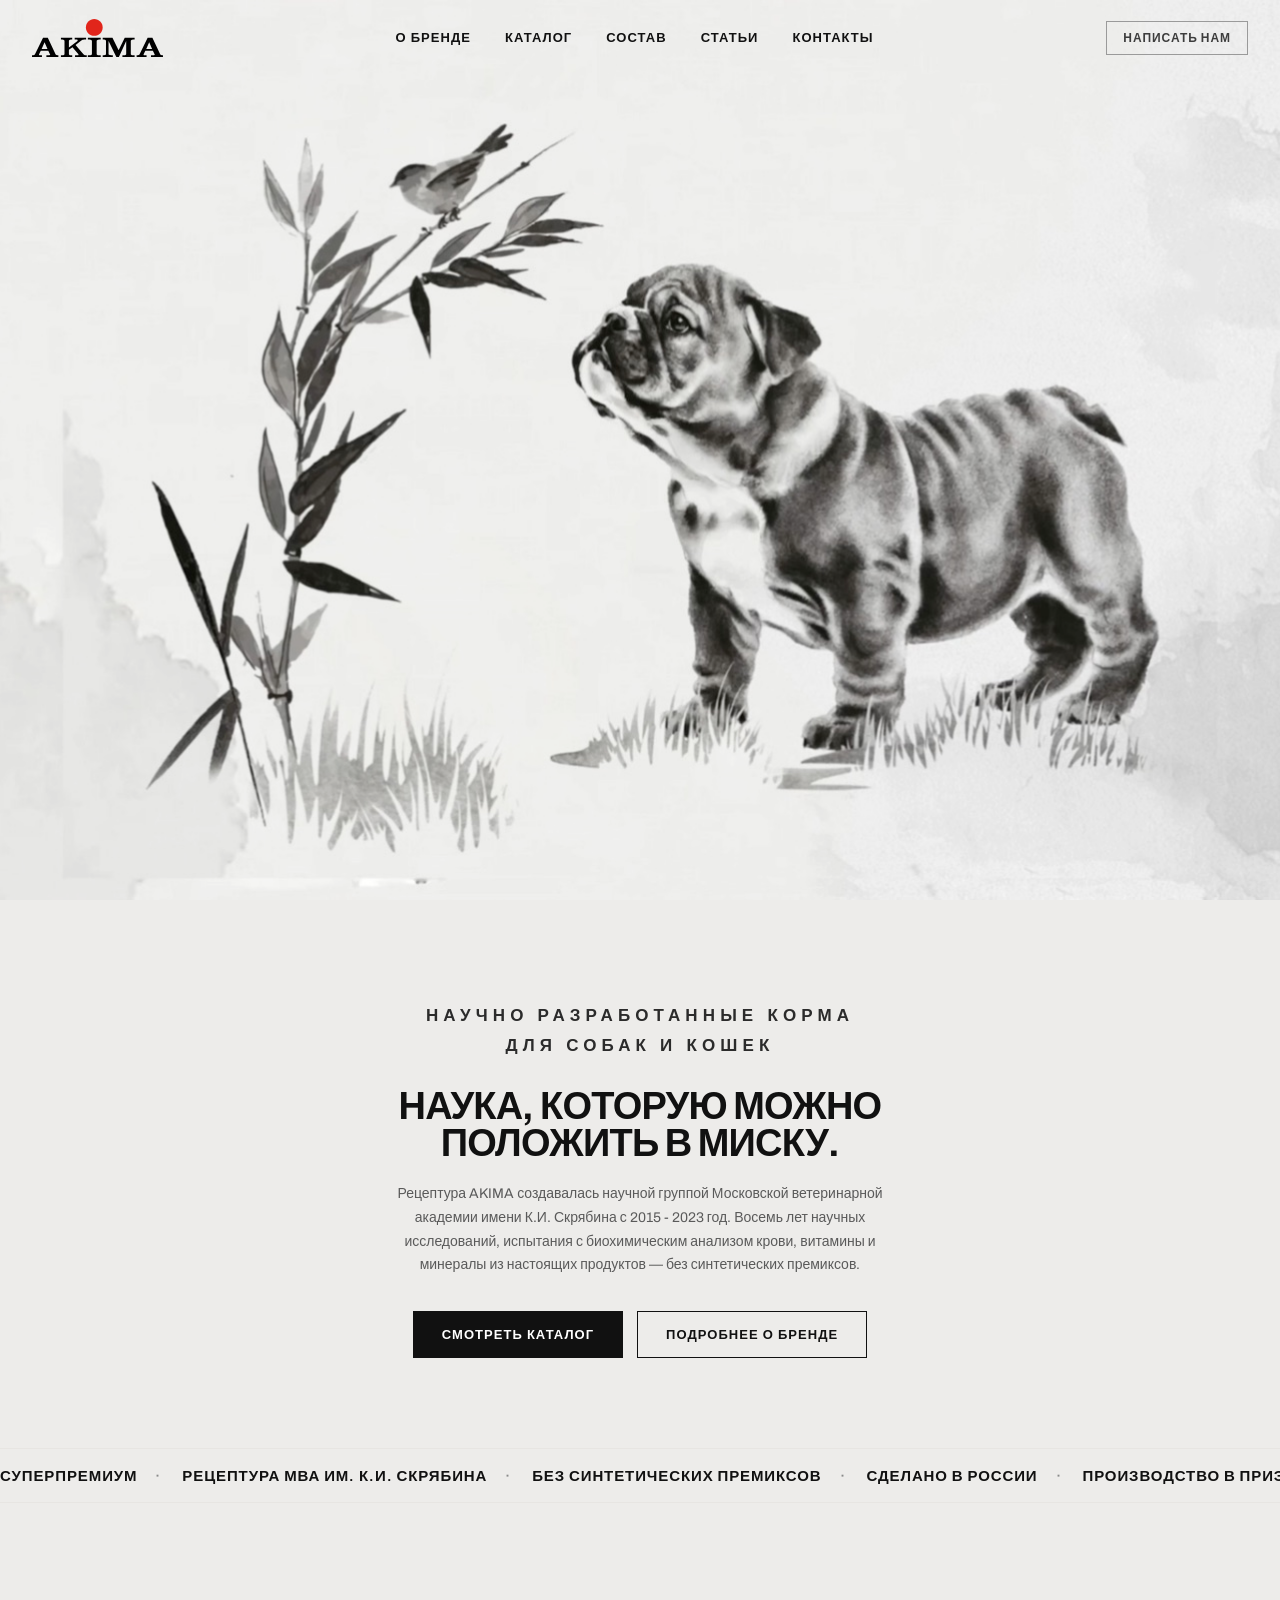
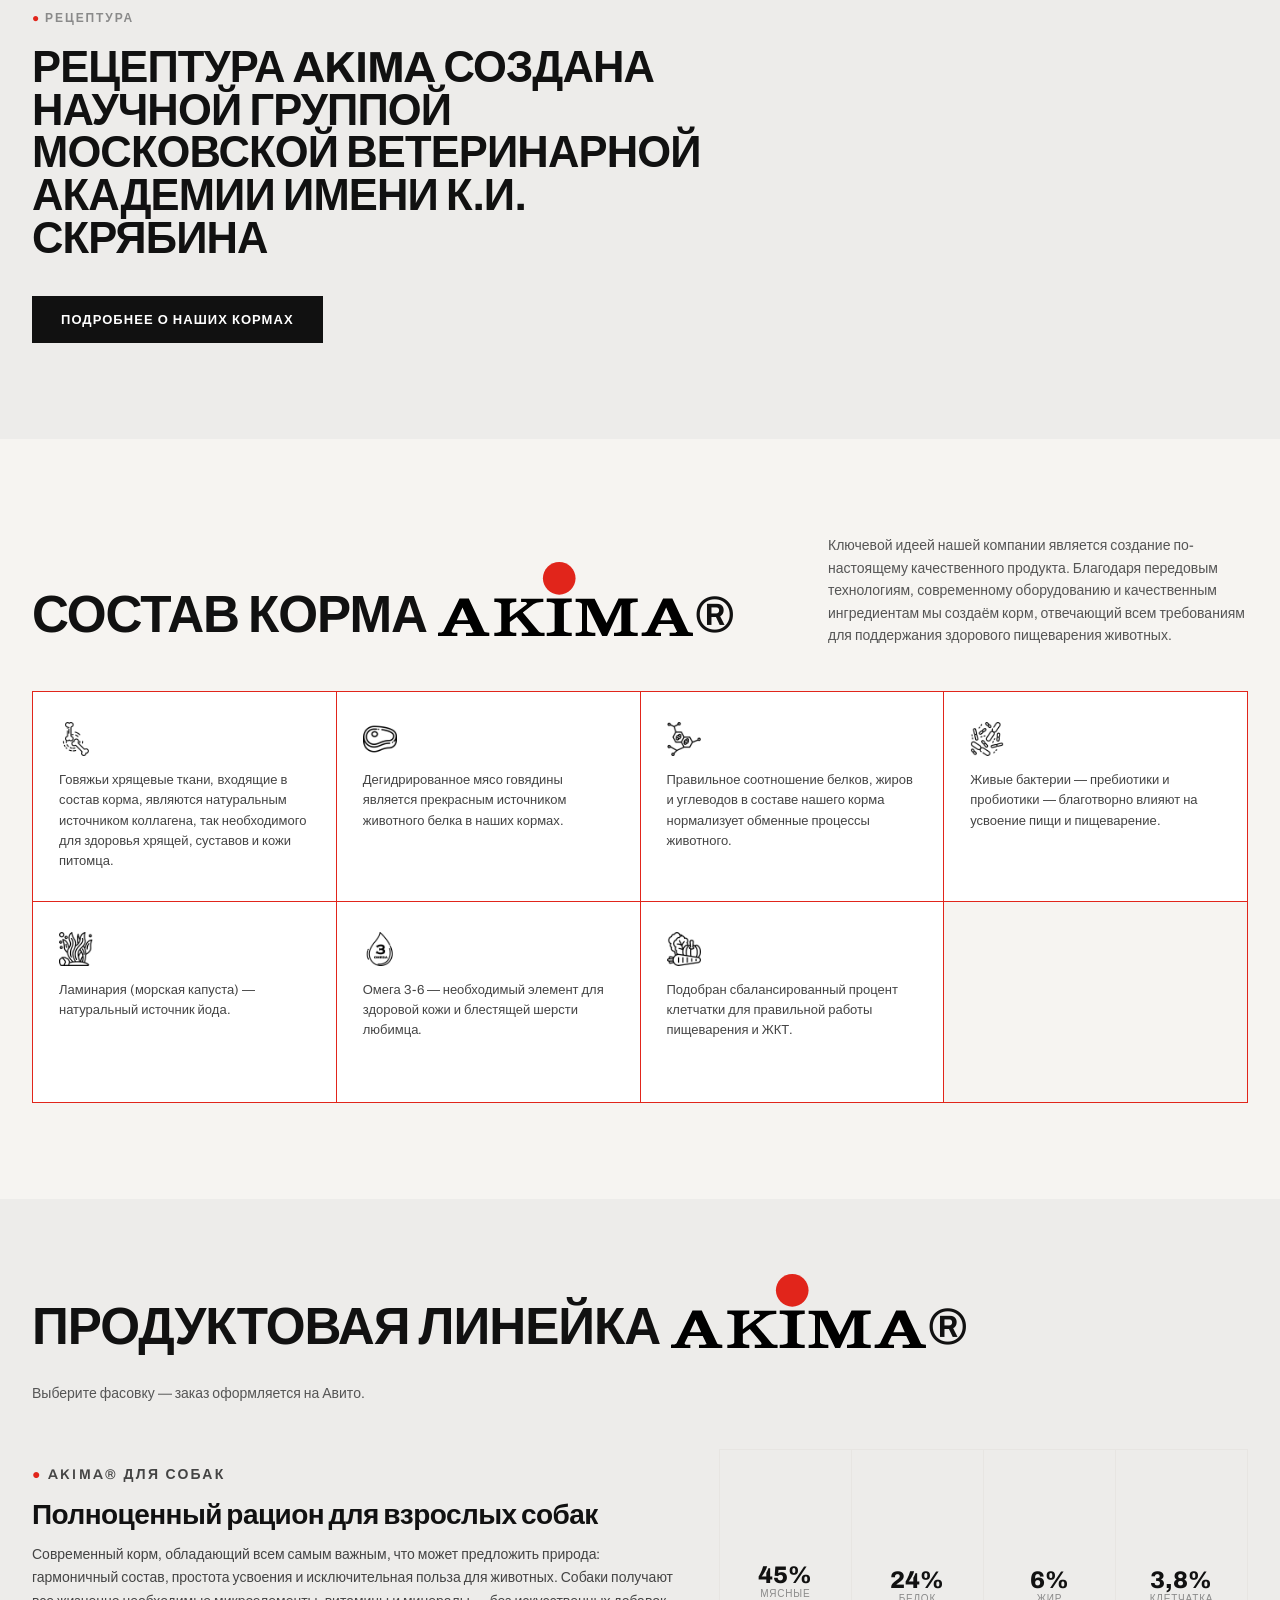
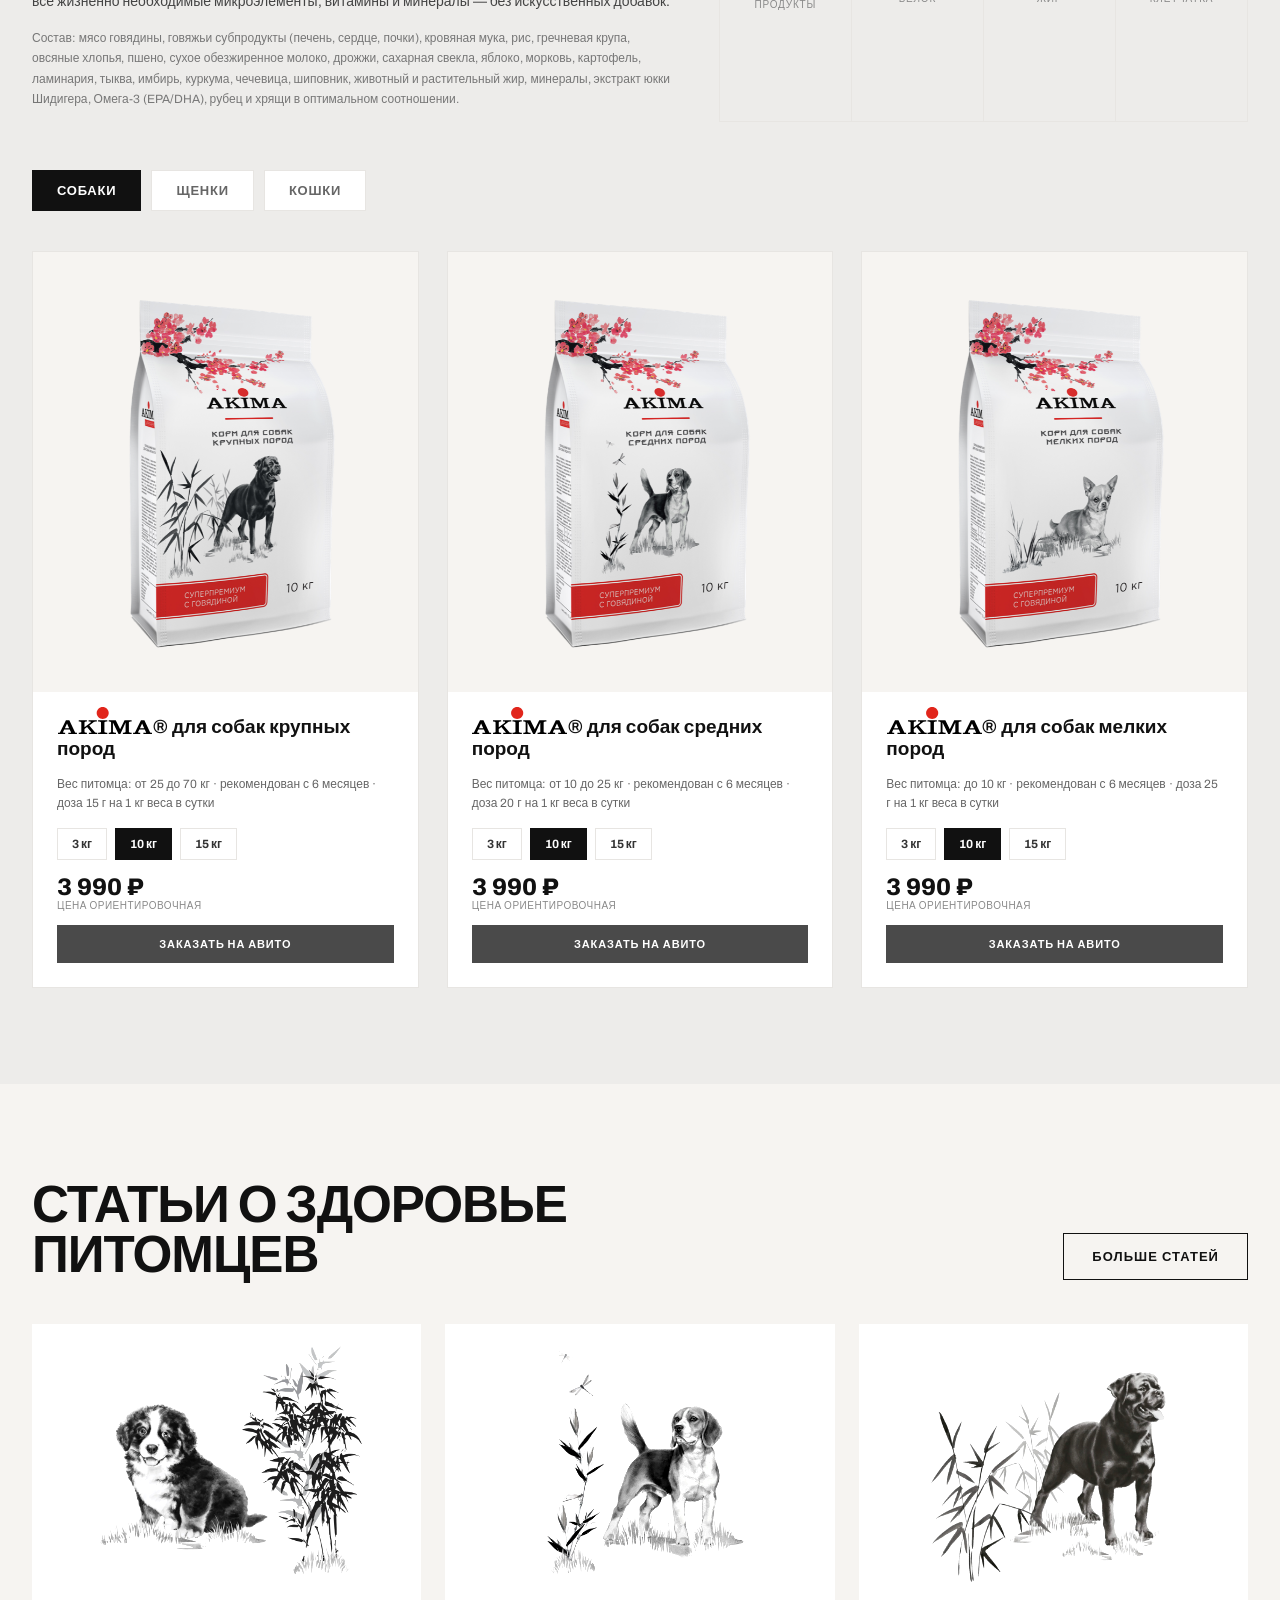
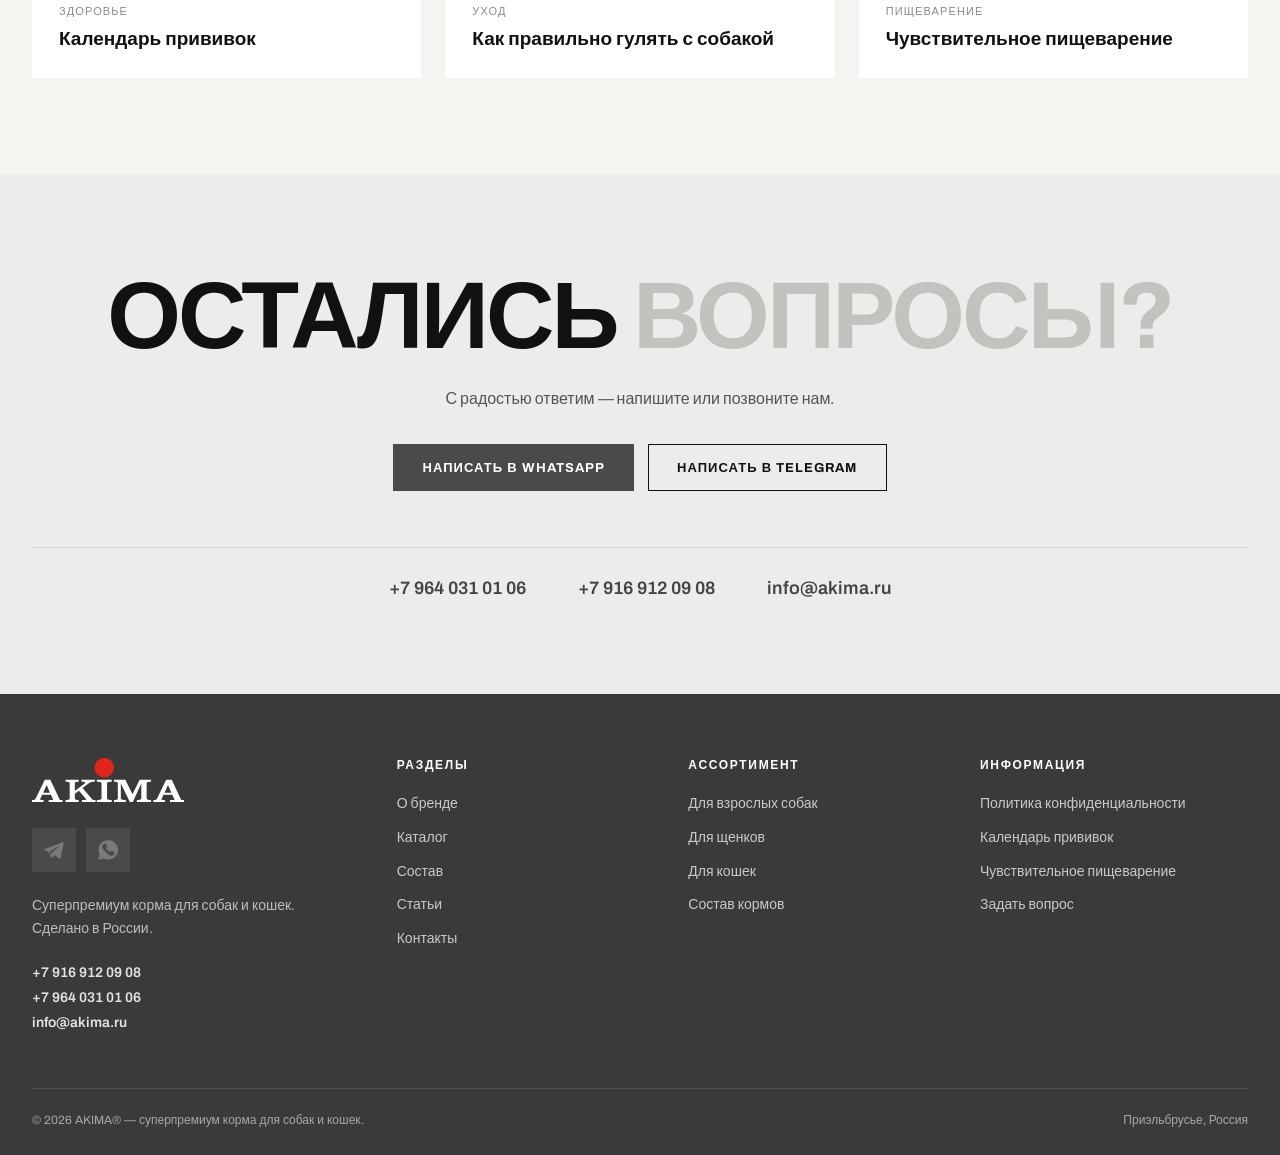
==== commit 00564a7f: "Put section titles on one row with the AKIMA logo (composition, catalog) Co-Authored-By: Claude Sonn" ====
--- a/index.html
+++ b/index.html
@@ -89,7 +89,7 @@
   <section class="section-pad bg-paper" id="composition">
     <div class="wrap">
       <div class="section-head">
-        <h2>Состав корма<br>AKIMA®</h2>
+        <h2 class="comp-title">Состав корма <img class="akima-logo" src="assets/web/logo.svg" alt="AKIMA">®</h2>
         <p>
           Ключевой идеей нашей компании является создание по-настоящему качественного
           продукта. Благодаря передовым технологиям, современному оборудованию и
@@ -134,7 +134,7 @@
   <section class="section-pad" id="catalog">
     <div class="wrap">
       <div class="section-head">
-        <h2>Продуктовая<br>линейка AKIMA®</h2>
+        <h2 class="comp-title">Продуктовая линейка <img class="akima-logo" src="assets/web/logo.svg" alt="AKIMA">®</h2>
         <p>Выберите фасовку — заказ оформляется на Авито.</p>
       </div>
 
--- a/styles.css
+++ b/styles.css
@@ -367,3 +367,6 @@
 
 /* ---------- INLINE LOGO ---------- */
 .akima-logo{height:1.45em;width:auto;vertical-align:-0.08em;margin:-0.72em 0.03em 0;display:inline-block;}
+.comp-title{white-space:nowrap;line-height:1.25;}
+.comp-title .akima-logo{margin-top:-0.55em;}
+@media (max-width:620px){.comp-title{white-space:normal;}}
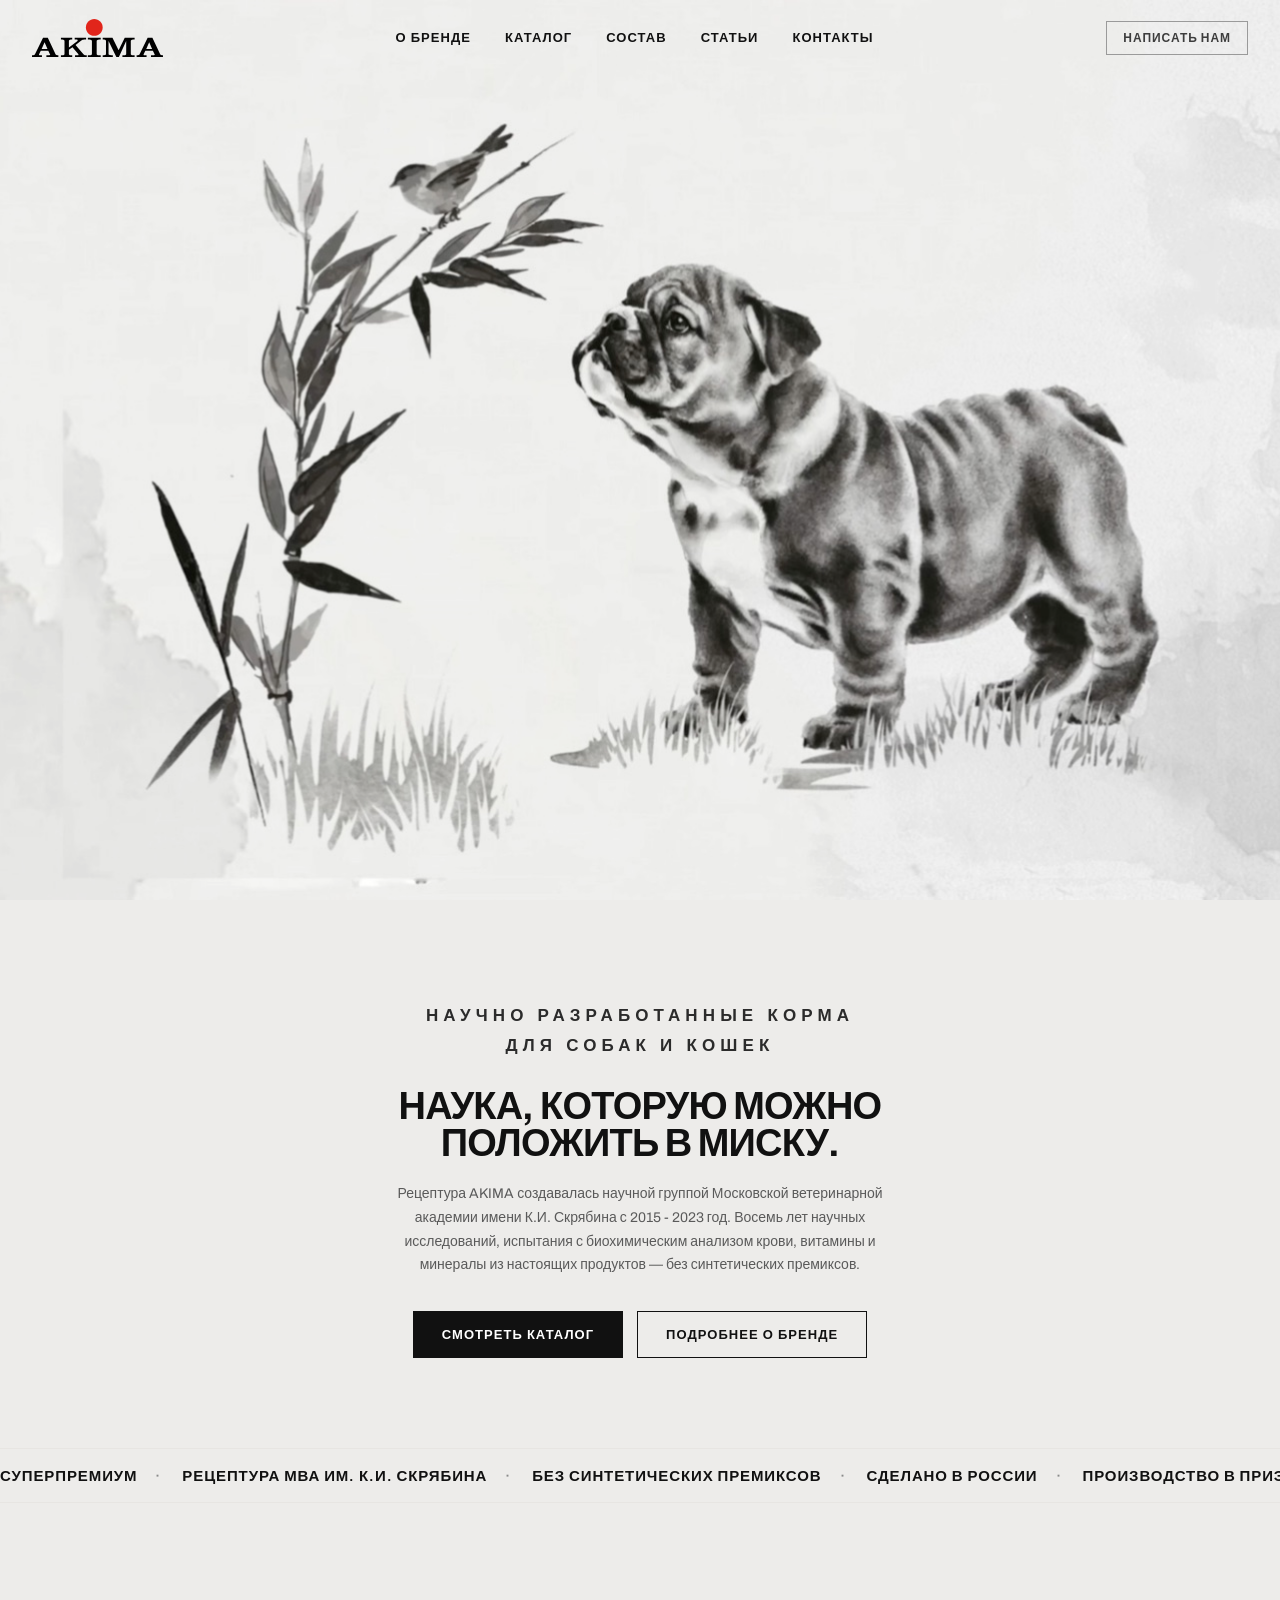
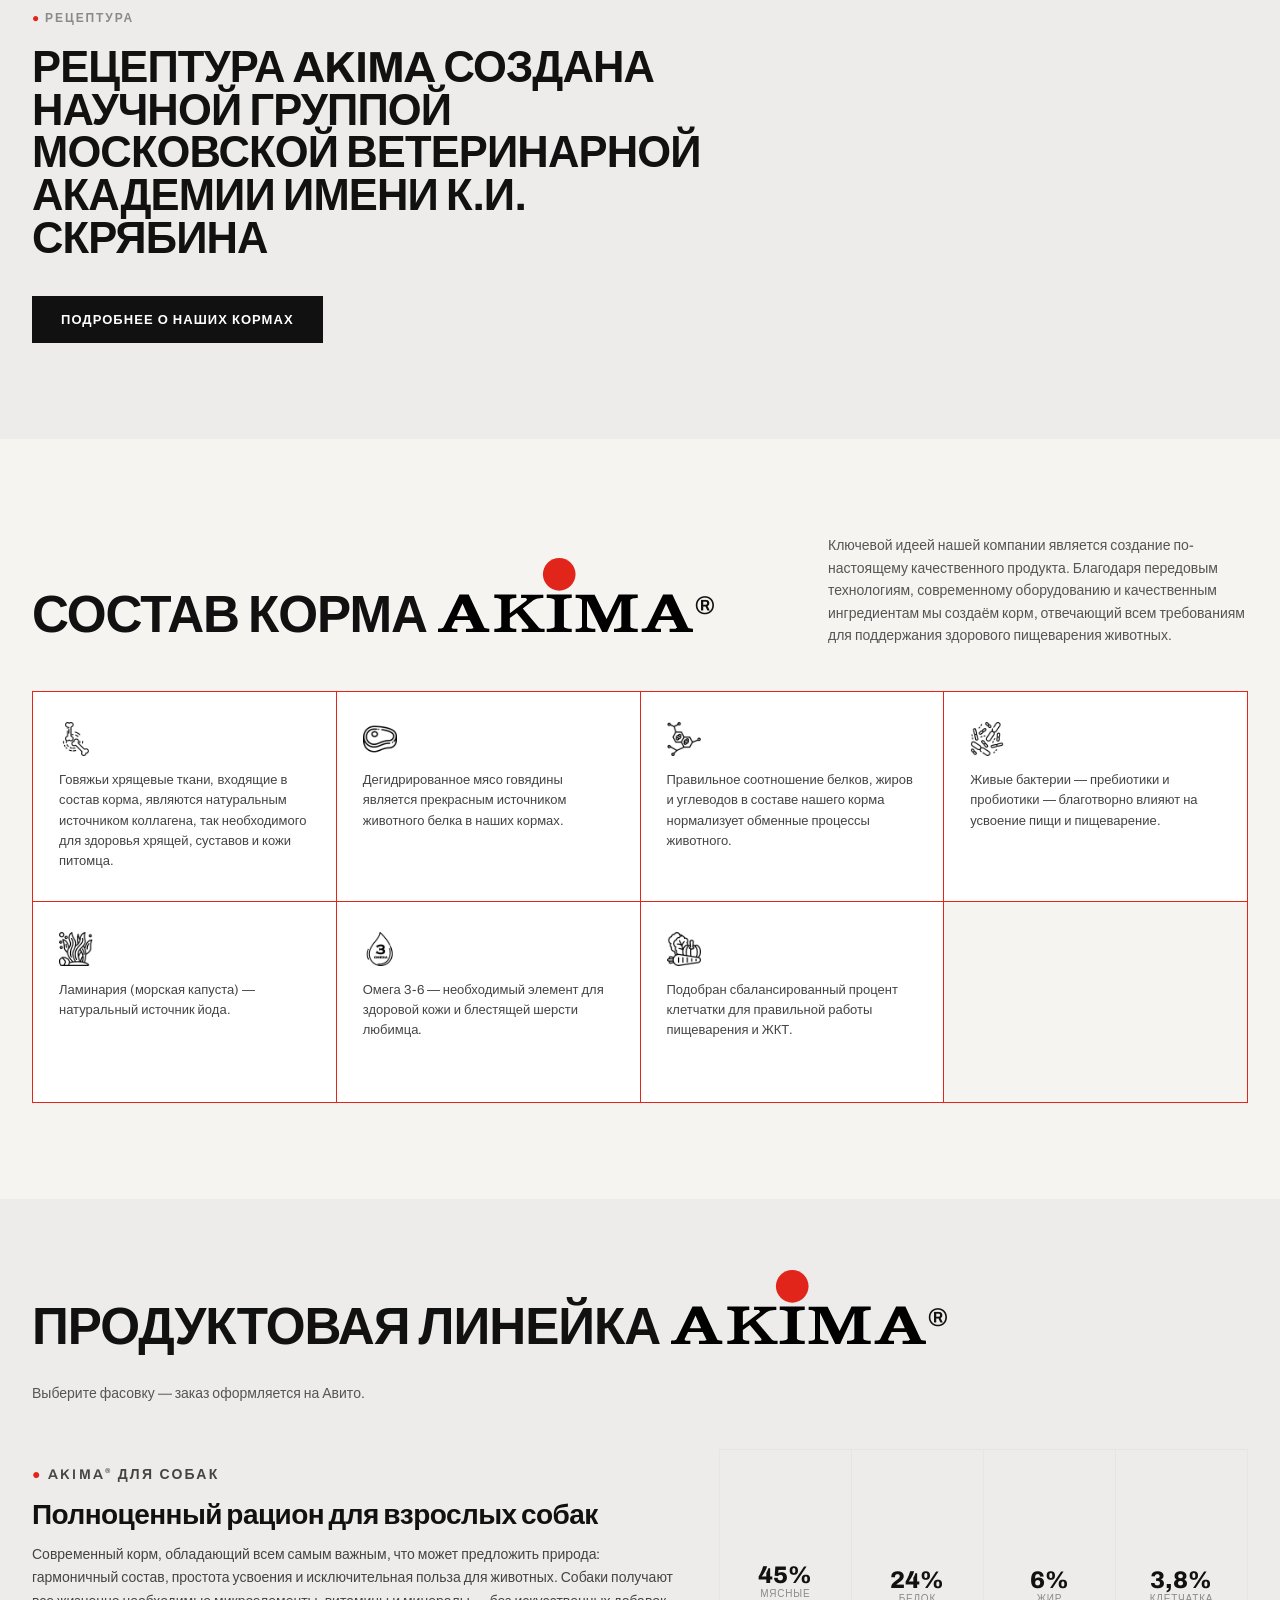
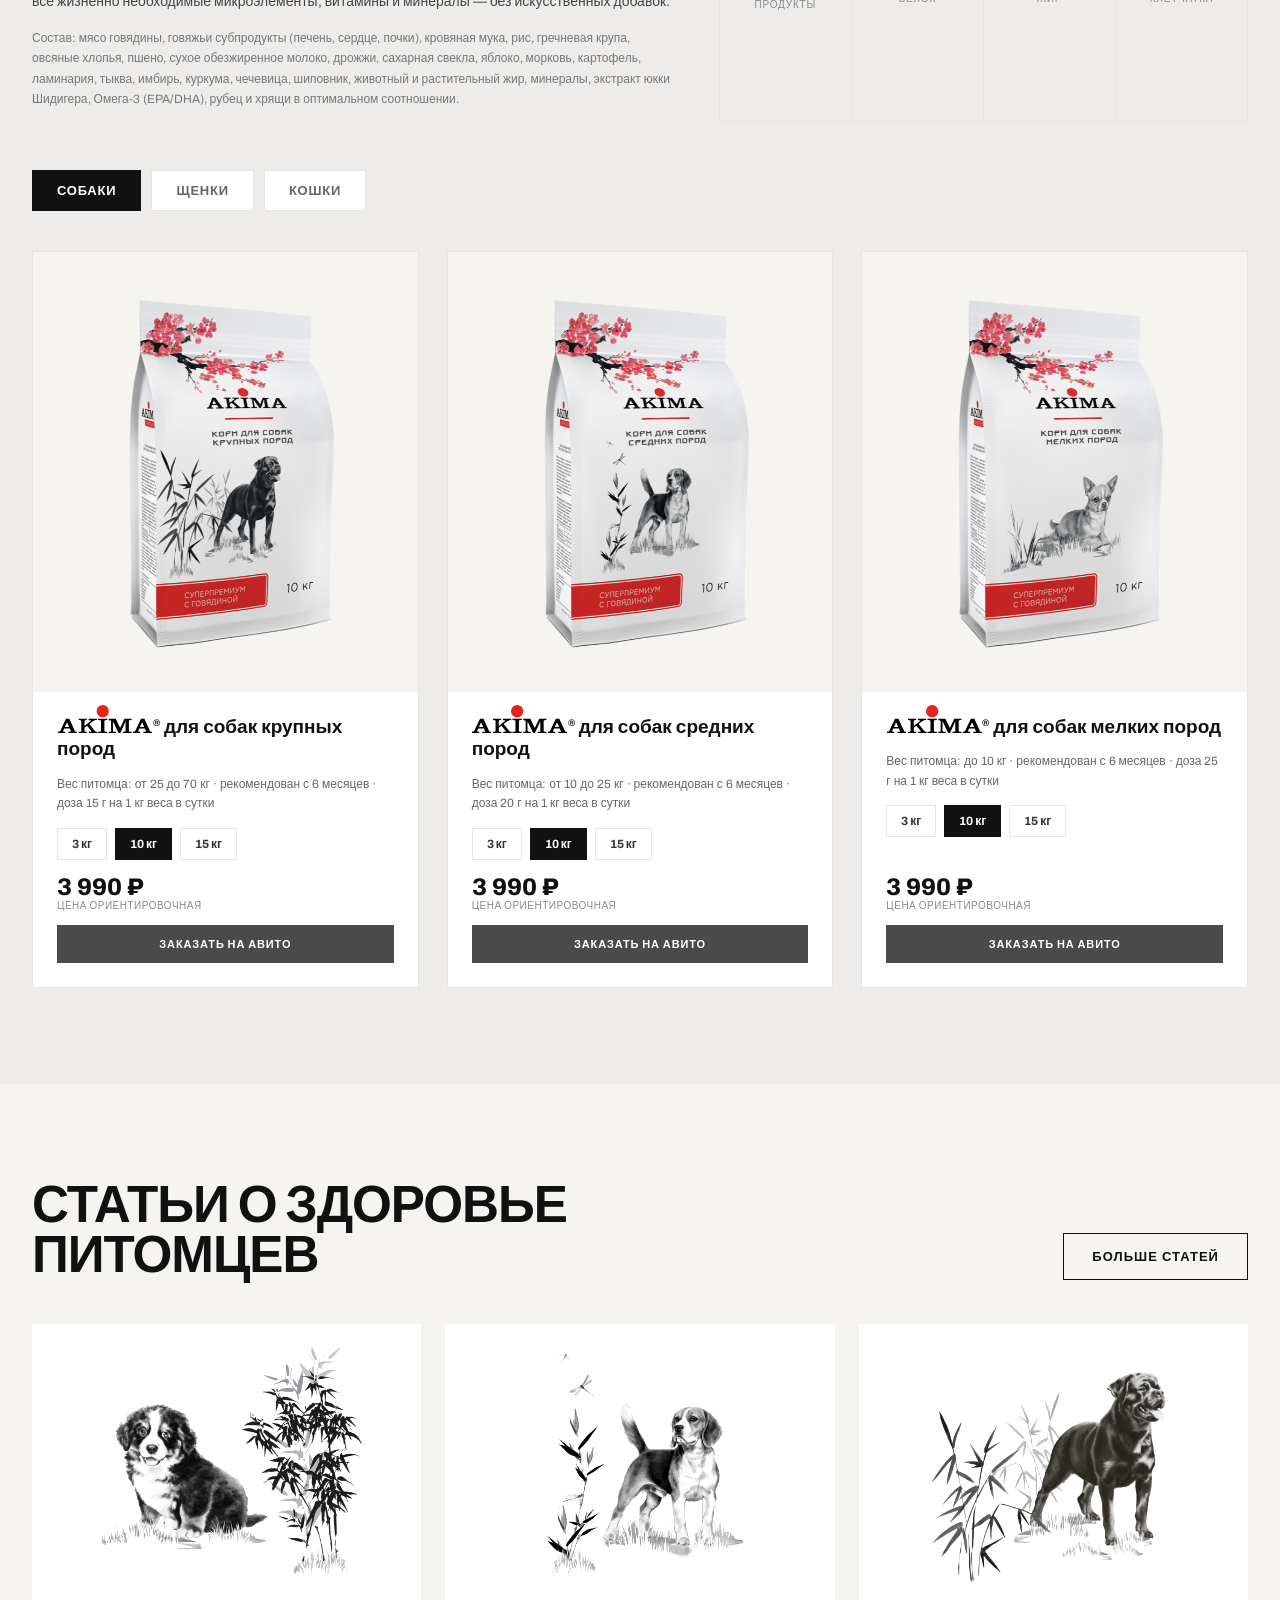
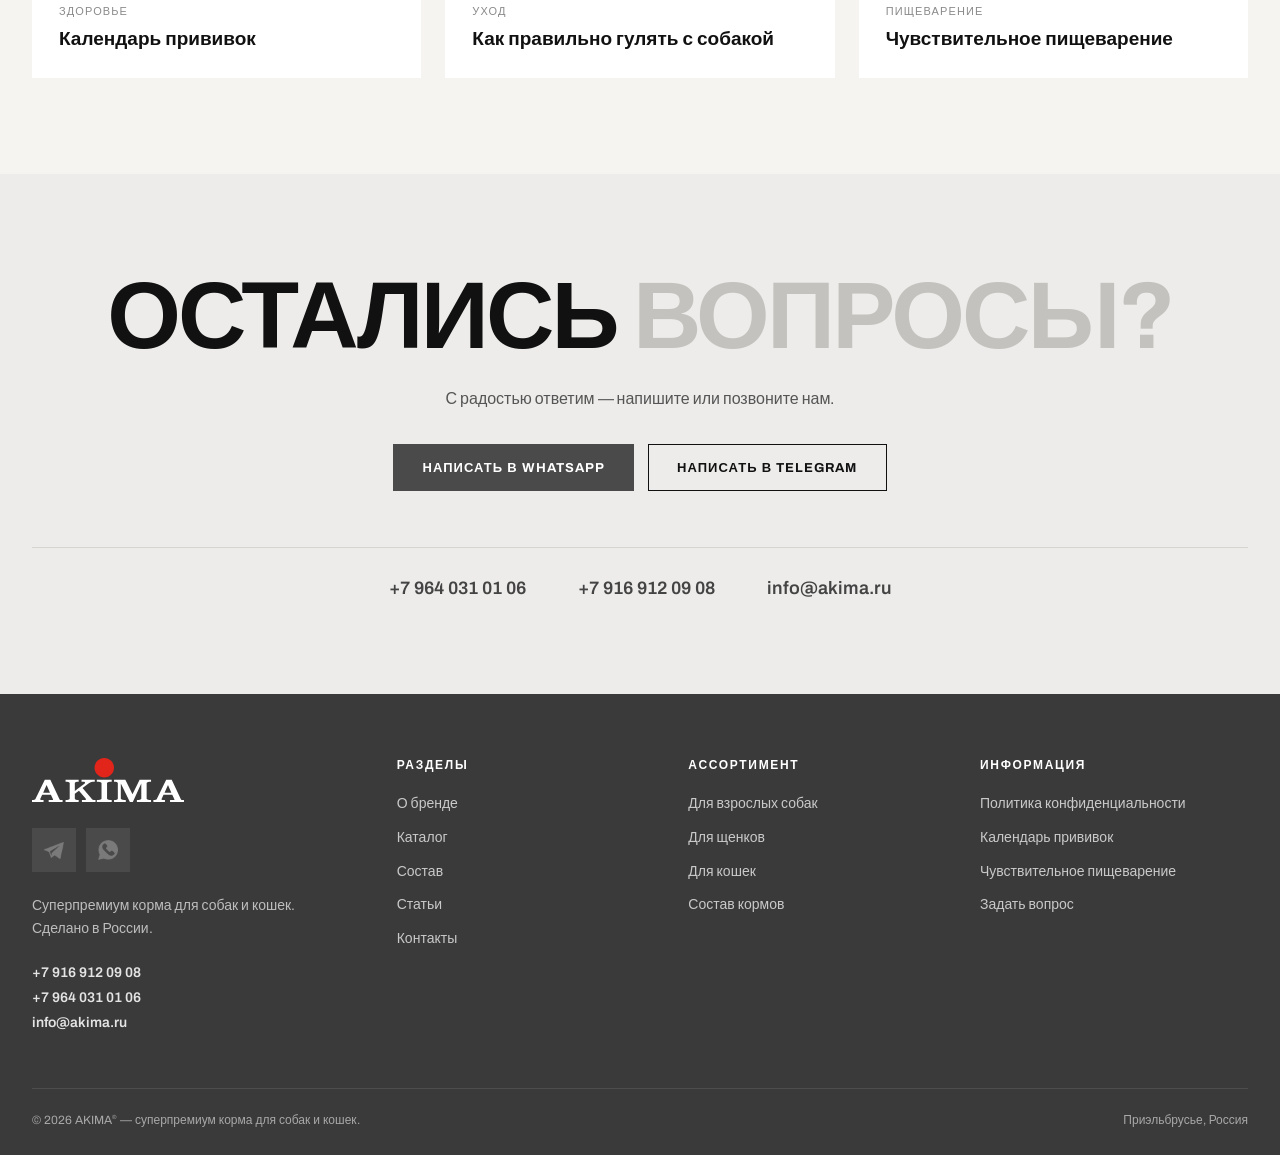
==== commit 6bb52978: "Half-size superscript (R) mark and baseline-aligned inline logo Co-Authored-By: Claude Sonnet 5.5 <n" ====
--- a/index.html
+++ b/index.html
@@ -89,7 +89,7 @@
   <section class="section-pad bg-paper" id="composition">
     <div class="wrap">
       <div class="section-head">
-        <h2 class="comp-title">Состав корма <img class="akima-logo" src="assets/web/logo.svg" alt="AKIMA">®</h2>
+        <h2 class="comp-title">Состав корма <img class="akima-logo" src="assets/web/logo.svg" alt="AKIMA"><span class="reg">®</span></h2>
         <p>
           Ключевой идеей нашей компании является создание по-настоящему качественного
           продукта. Благодаря передовым технологиям, современному оборудованию и
@@ -134,14 +134,14 @@
   <section class="section-pad" id="catalog">
     <div class="wrap">
       <div class="section-head">
-        <h2 class="comp-title">Продуктовая линейка <img class="akima-logo" src="assets/web/logo.svg" alt="AKIMA">®</h2>
+        <h2 class="comp-title">Продуктовая линейка <img class="akima-logo" src="assets/web/logo.svg" alt="AKIMA"><span class="reg">®</span></h2>
         <p>Выберите фасовку — заказ оформляется на Авито.</p>
       </div>
 
       <!-- DOGS INTRO -->
       <div class="group-intro" data-group="dogs">
         <div>
-          <p class="eyebrow"><span class="dot">●</span> AKIMA® для собак</p>
+          <p class="eyebrow"><span class="dot">●</span> AKIMA<span class="reg">®</span> для собак</p>
           <h3 style="font-size:28px;margin:10px 0 14px;text-transform:none;">Полноценный рацион для взрослых собак</h3>
           <p>
             Современный корм, обладающий всем самым важным, что может предложить природа:
@@ -168,7 +168,7 @@
       <!-- PUPPIES INTRO -->
       <div class="group-intro hidden" data-group="puppies">
         <div>
-          <p class="eyebrow"><span class="dot">●</span> AKIMA® для щенков</p>
+          <p class="eyebrow"><span class="dot">●</span> AKIMA<span class="reg">®</span> для щенков</p>
           <h3 style="font-size:28px;margin:10px 0 14px;text-transform:none;">Сбалансированный рацион для щенков</h3>
           <p>
             Современный корм с полноценным, натуральным, сбалансированным составом, легко
@@ -194,7 +194,7 @@
       <!-- CATS INTRO -->
       <div class="group-intro hidden" data-group="cats">
         <div>
-          <p class="eyebrow"><span class="dot">●</span> AKIMA® для кошек</p>
+          <p class="eyebrow"><span class="dot">●</span> AKIMA<span class="reg">®</span> для кошек</p>
           <h3 style="font-size:28px;margin:10px 0 14px;text-transform:none;">Ежедневный рацион для кошек</h3>
           <p>
             Современный корм с полноценным, натуральным, сбалансированным составом, легко
@@ -311,7 +311,7 @@
       </div>
     </div>
     <div class="footer-bottom">
-      <span>© 2026 AKIMA® — суперпремиум корма для собак и кошек.</span>
+      <span>© 2026 AKIMA<span class="reg">®</span> — суперпремиум корма для собак и кошек.</span>
       <span>Приэльбрусье, Россия</span>
     </div>
   </div>
--- a/styles.css
+++ b/styles.css
@@ -366,7 +366,8 @@
 .recipe-cta{margin-top:36px;}
 
 /* ---------- INLINE LOGO ---------- */
-.akima-logo{height:1.45em;width:auto;vertical-align:-0.08em;margin:-0.72em 0.03em 0;display:inline-block;}
+.akima-logo{height:1.45em;width:auto;vertical-align:baseline;margin:-0.72em 0.03em 0;display:inline-block;}
 .comp-title{white-space:nowrap;line-height:1.25;}
 .comp-title .akima-logo{margin-top:-0.55em;}
 @media (max-width:620px){.comp-title{white-space:normal;}}
+.reg{font-size:.5em;vertical-align:super;line-height:0;}
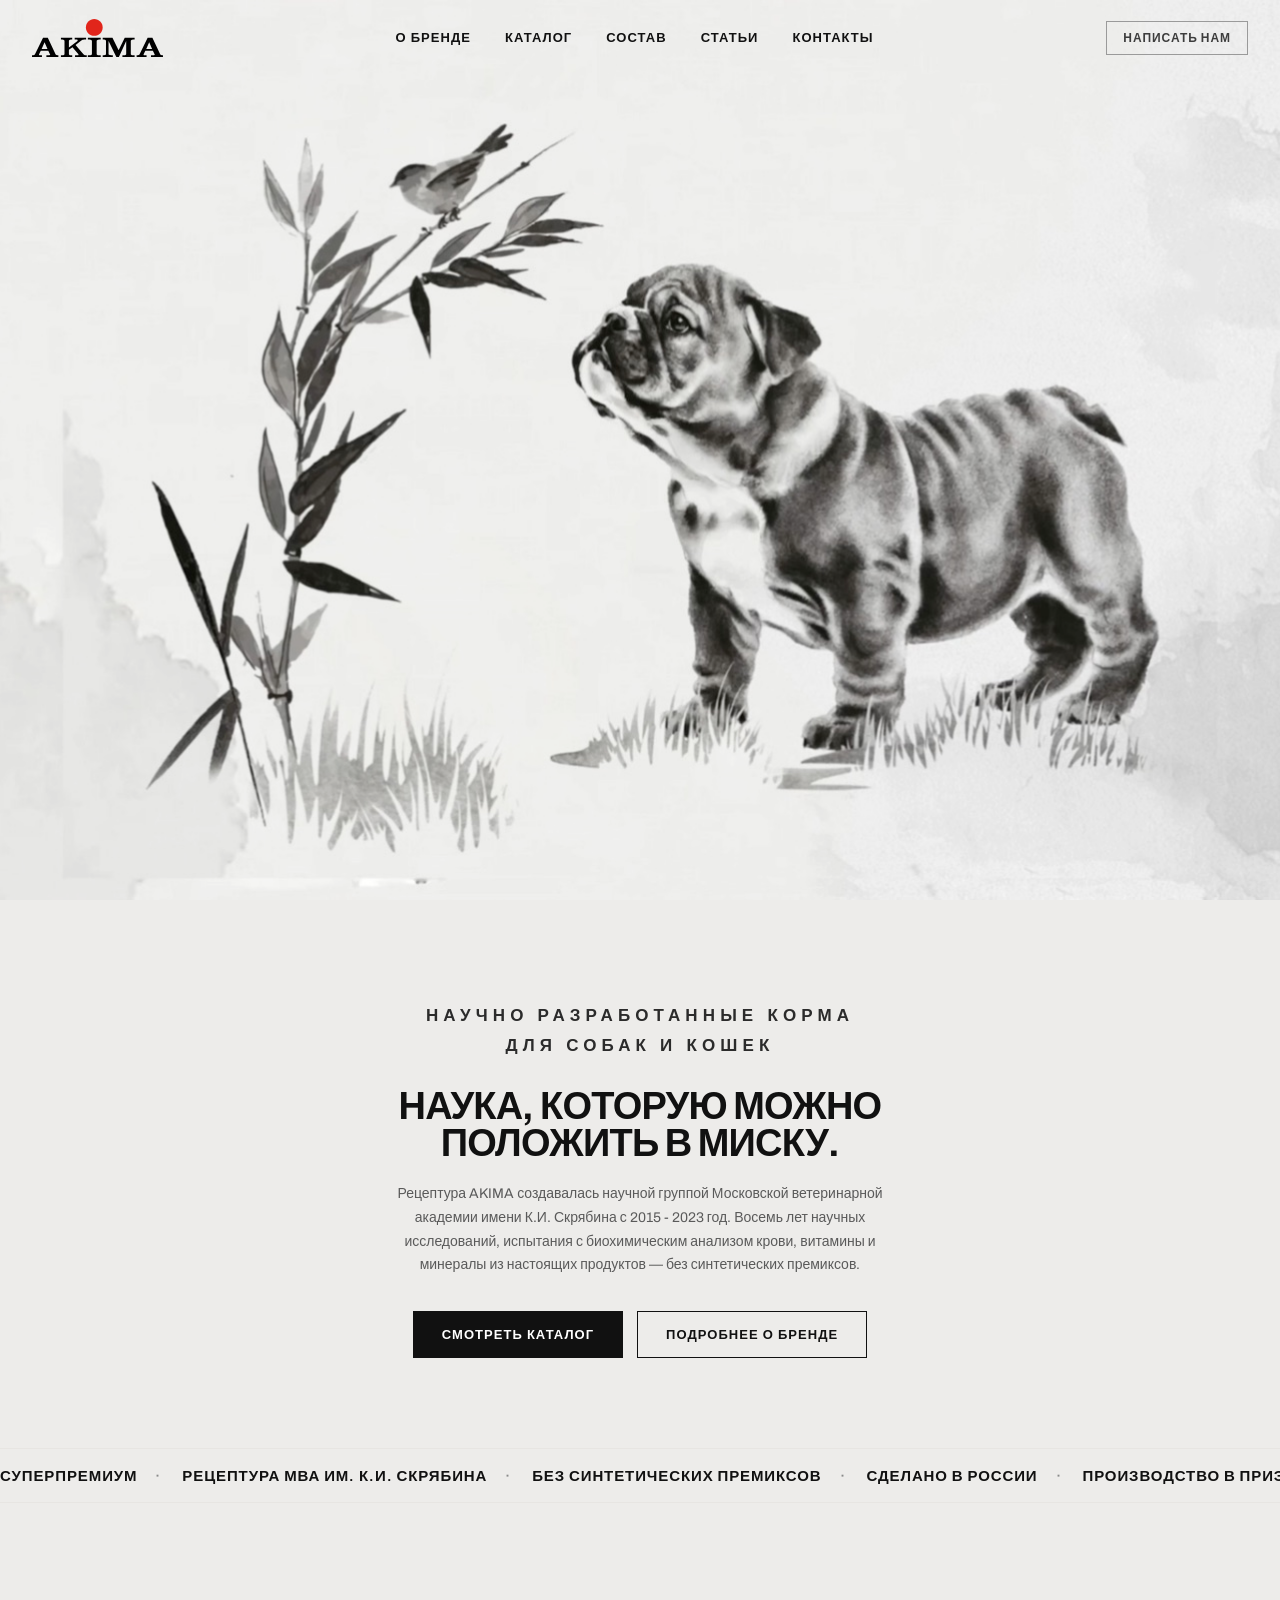
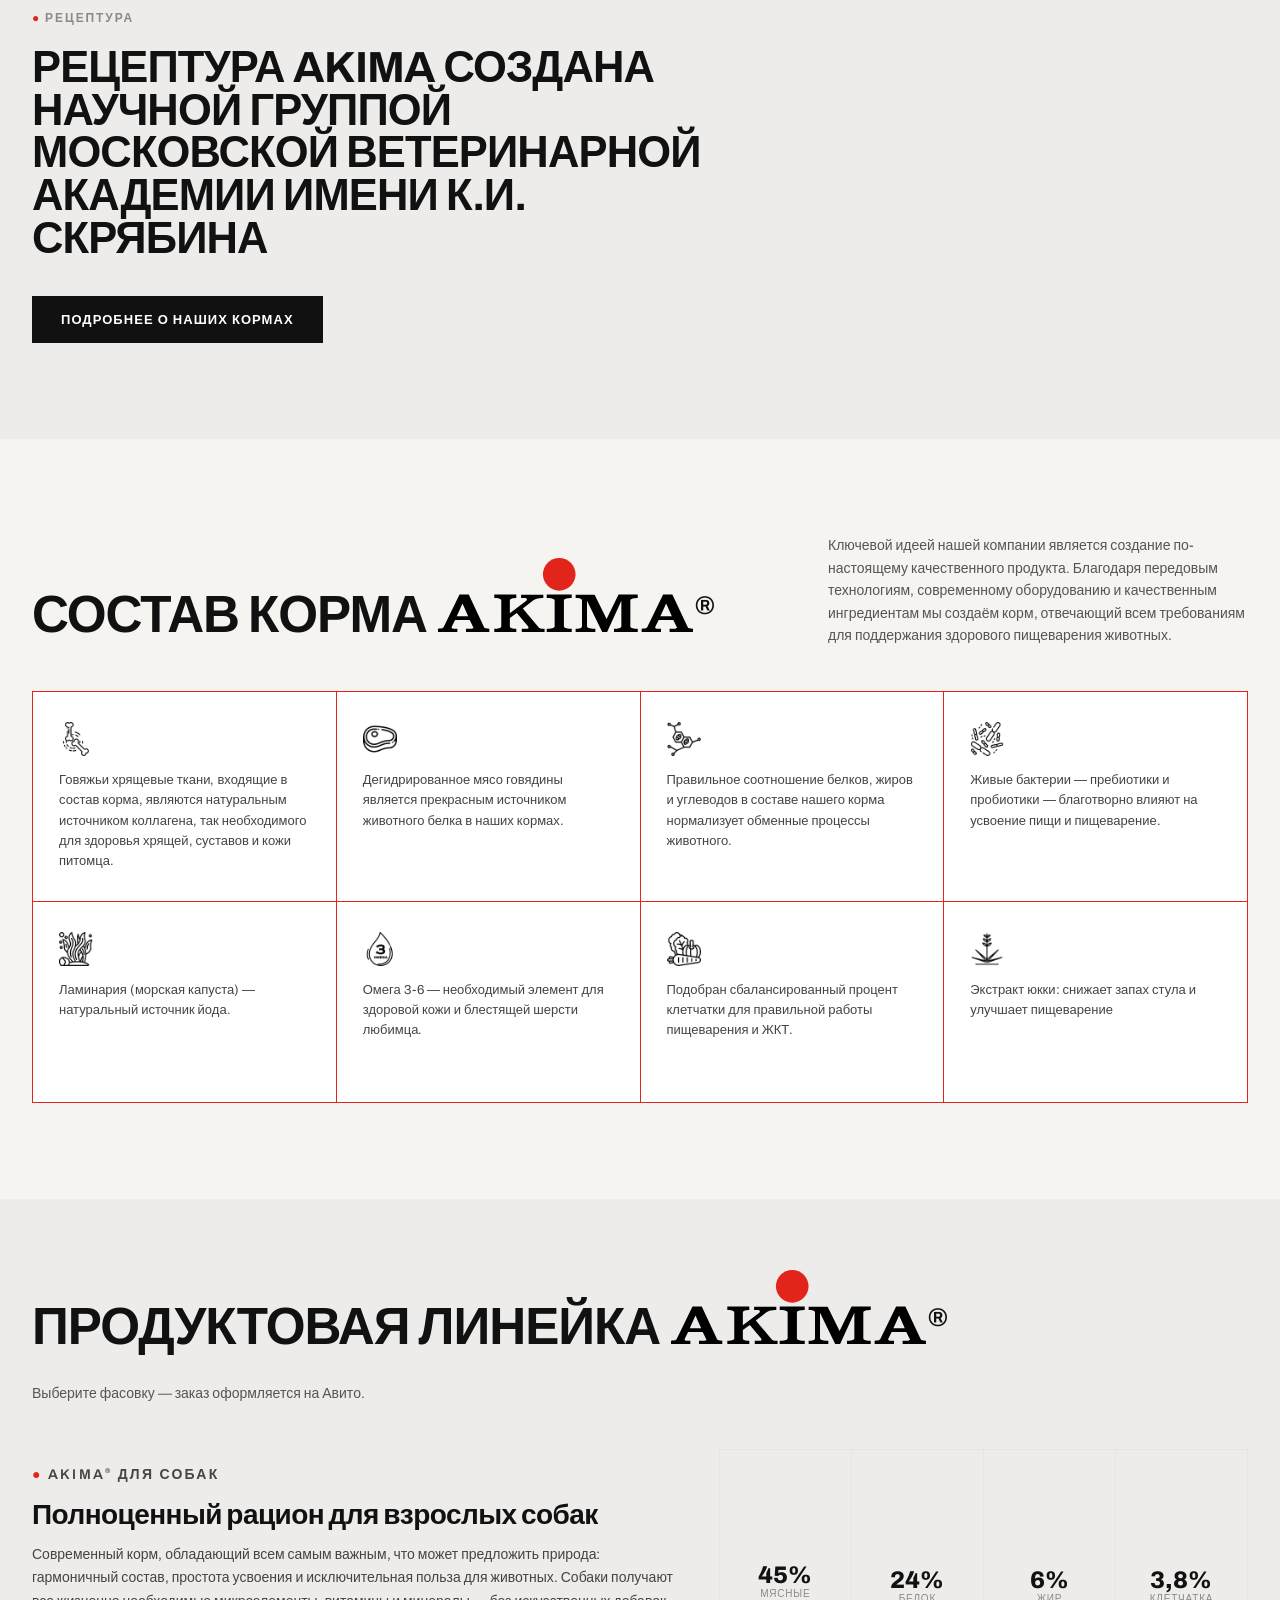
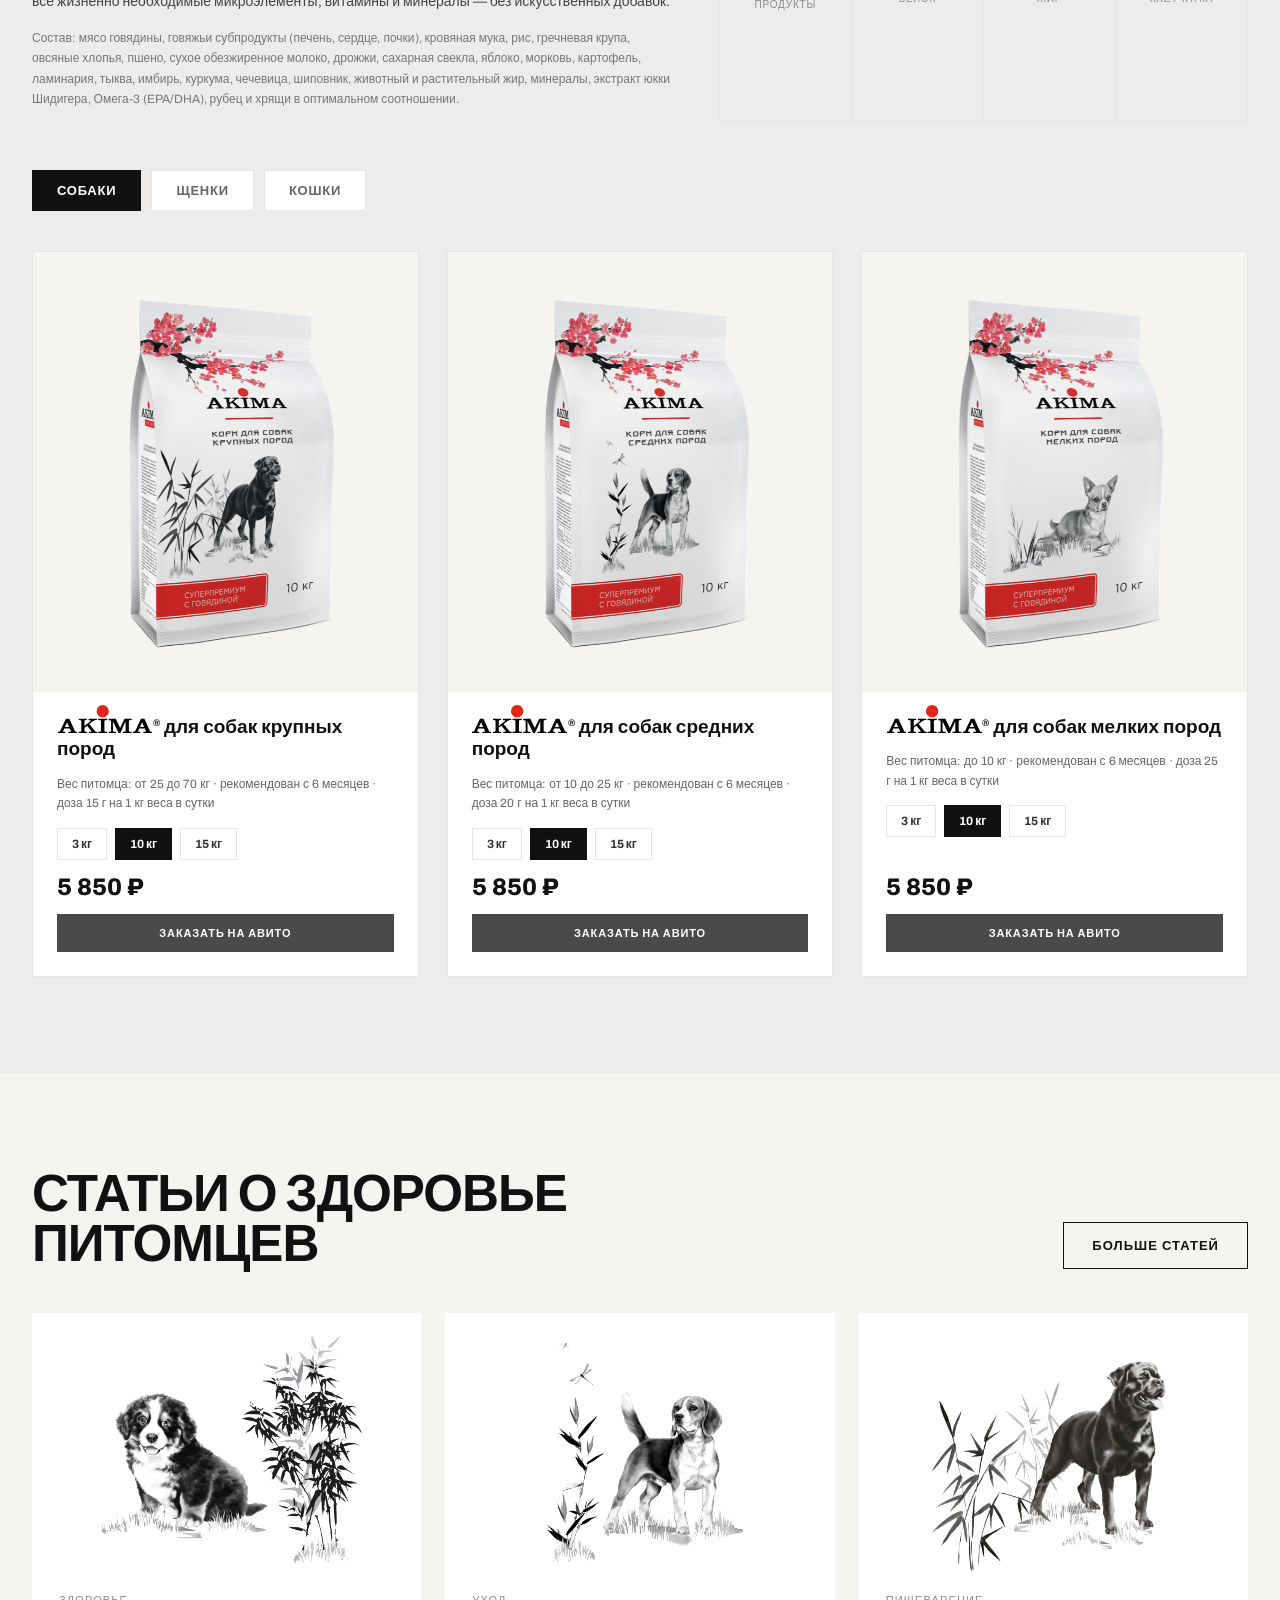
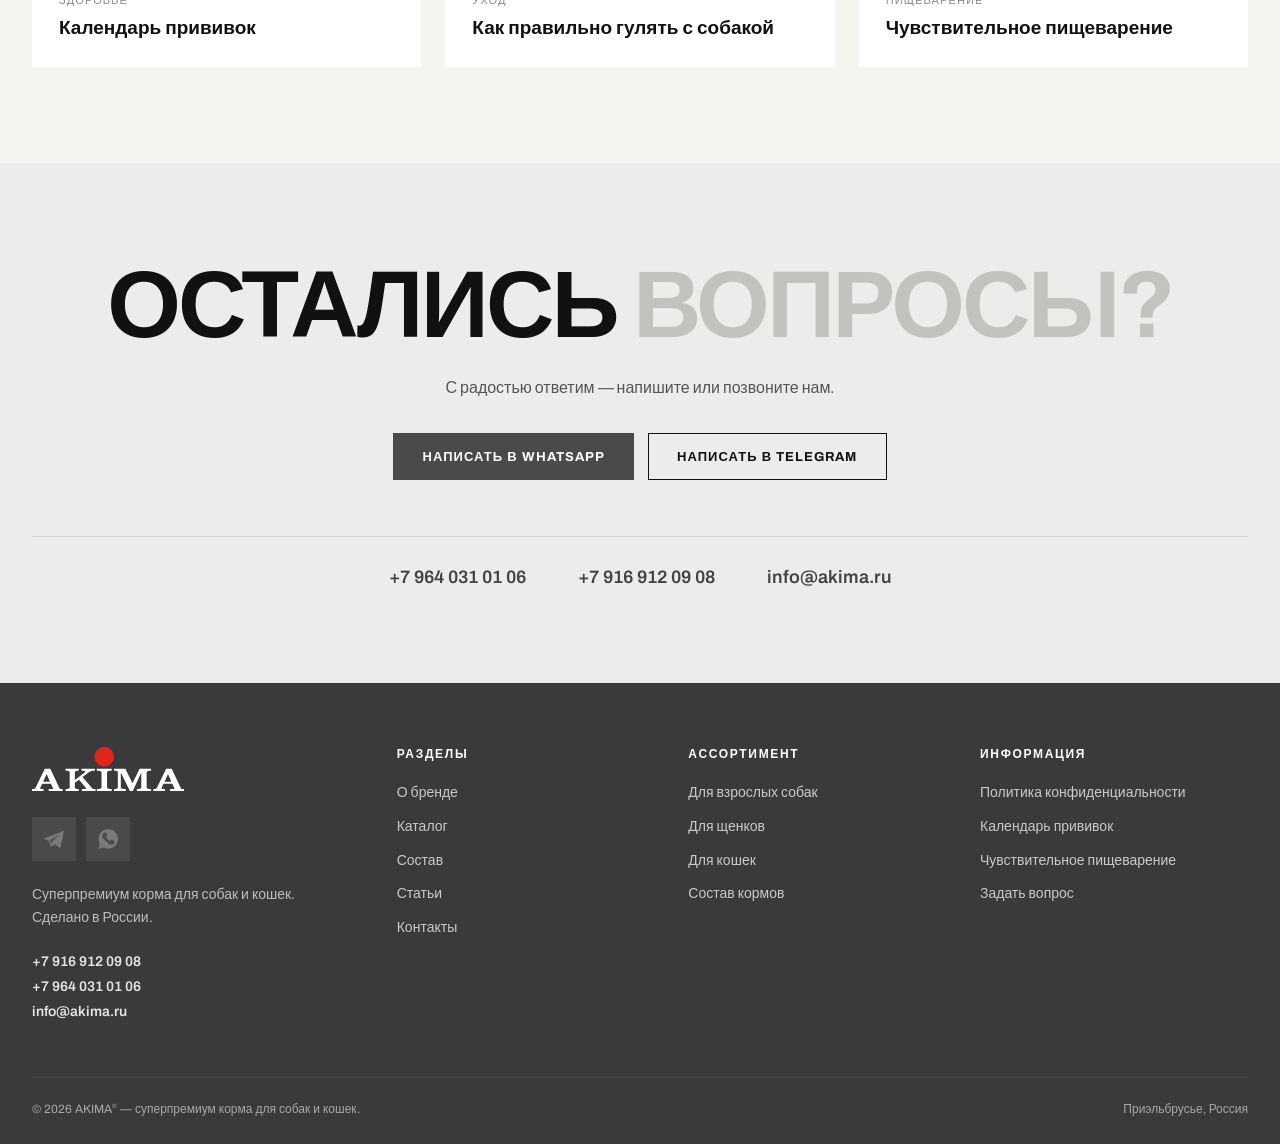
==== commit 7bddb4ab: "Add yucca extract card to composition grid; tighten grid padding on phones Co-Authored-By: Claude So" ====
--- a/index.html
+++ b/index.html
@@ -89,7 +89,7 @@
   <section class="section-pad bg-paper" id="composition">
     <div class="wrap">
       <div class="section-head">
-        <h2 class="comp-title">Состав корма <img class="akima-logo" src="assets/web/logo.svg" alt="AKIMA"><span class="reg">®</span></h2>
+        <h2 class="comp-title">Состав корма <span class="brandline"><img class="akima-logo" src="assets/web/logo.svg" alt="AKIMA"><span class="reg">®</span></span></h2>
         <p>
           Ключевой идеей нашей компании является создание по-настоящему качественного
           продукта. Благодаря передовым технологиям, современному оборудованию и
@@ -126,6 +126,10 @@
           <img src="assets/web/icon_vegetable.png" alt="">
           <p>Подобран сбалансированный процент клетчатки для правильной работы пищеварения и ЖКТ.</p>
         </div>
+        <div class="comp-item">
+          <img src="assets/web/icon_yucca.png" alt="">
+          <p>Экстракт юкки: снижает запах стула и улучшает пищеварение</p>
+        </div>
       </div>
     </div>
   </section>
@@ -134,7 +138,7 @@
   <section class="section-pad" id="catalog">
     <div class="wrap">
       <div class="section-head">
-        <h2 class="comp-title">Продуктовая линейка <img class="akima-logo" src="assets/web/logo.svg" alt="AKIMA"><span class="reg">®</span></h2>
+        <h2 class="comp-title">Продуктовая линейка <span class="brandline"><img class="akima-logo" src="assets/web/logo.svg" alt="AKIMA"><span class="reg">®</span></span></h2>
         <p>Выберите фасовку — заказ оформляется на Авито.</p>
       </div>
 
--- a/styles.css
+++ b/styles.css
@@ -188,7 +188,6 @@
   display:grid;grid-template-columns:repeat(4,1fr);gap:1px;background:var(--red);
   border:1px solid var(--red);
 }
-.comp-grid::after{content:"";background:var(--paper);}
 .comp-item{
   background:#fff;padding:30px 26px;display:flex;flex-direction:column;gap:14px;min-height:200px;
 }
@@ -237,7 +236,6 @@
 .weight-pill.active{background:var(--black);color:#fff;border-color:var(--black);}
 .price-row{display:flex;align-items:baseline;justify-content:space-between;margin-top:auto;}
 .price{font-size:24px;font-weight:800;}
-.price-note{font-size:10px;color:var(--gray);text-transform:uppercase;letter-spacing:.05em;}
 .card-ctas{display:flex;gap:10px;}
 .card-ctas .btn{flex:1;justify-content:center;padding:12px 10px;font-size:11px;}
 
@@ -322,6 +320,7 @@
   .pillars,.values,.product-grid{grid-template-columns:1fr;}
   .footer-grid{grid-template-columns:1fr;}
   .comp-grid{grid-template-columns:1fr 1fr;}
+  .comp-item{padding:24px 16px;}
   .section-pad{padding:64px 0;}
   .header-actions .icon-btn span.label{display:none;}
   .header-actions .icon-btn .btn-icon{display:block;}
@@ -369,5 +368,9 @@
 .akima-logo{height:1.45em;width:auto;vertical-align:baseline;margin:-0.72em 0.03em 0;display:inline-block;}
 .comp-title{white-space:nowrap;line-height:1.25;}
 .comp-title .akima-logo{margin-top:-0.55em;}
-@media (max-width:620px){.comp-title{white-space:normal;}}
+@media (max-width:620px){
+  .section-head h2.comp-title{white-space:nowrap;font-size:clamp(18px,6.2vw,30px);line-height:1.2;}
+  .comp-title .brandline{display:block;margin-top:0.07em;}
+  .comp-title .brandline .akima-logo{margin-top:0;}
+}
 .reg{font-size:.5em;vertical-align:super;line-height:0;}
